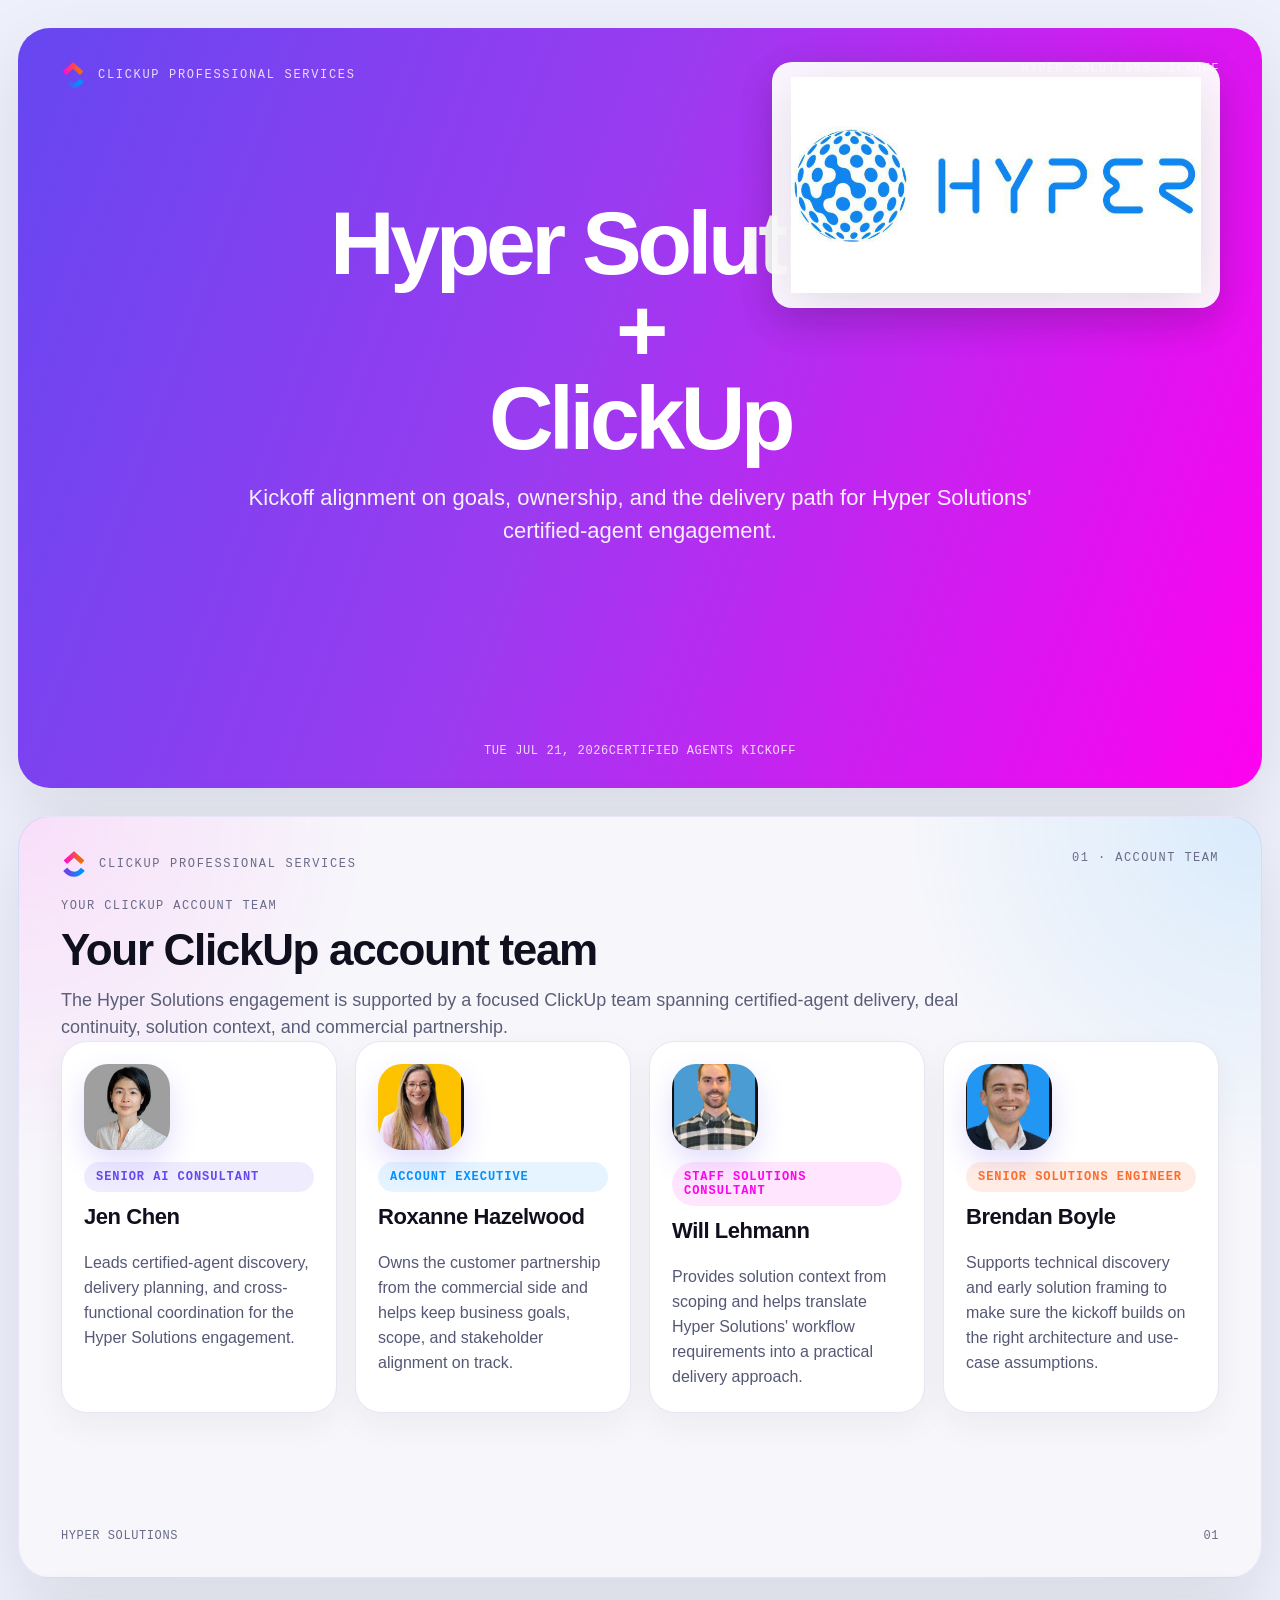
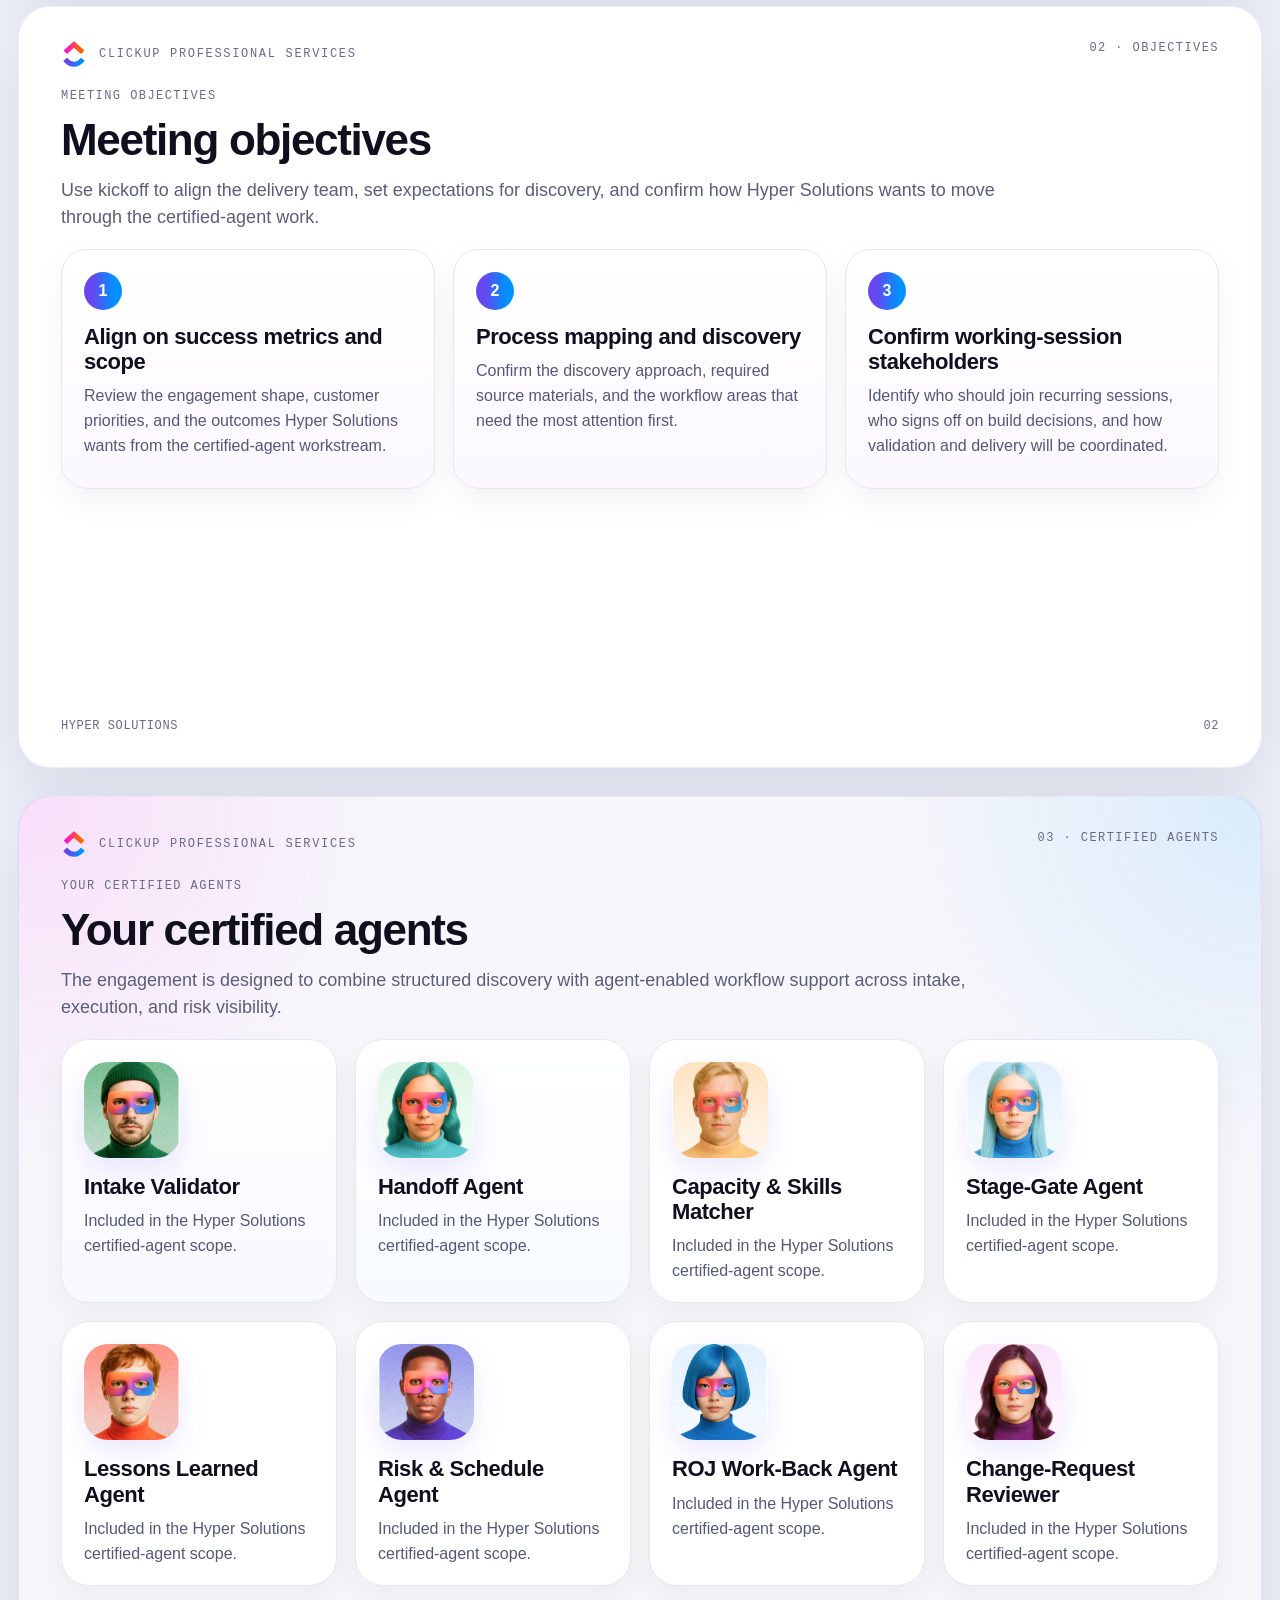
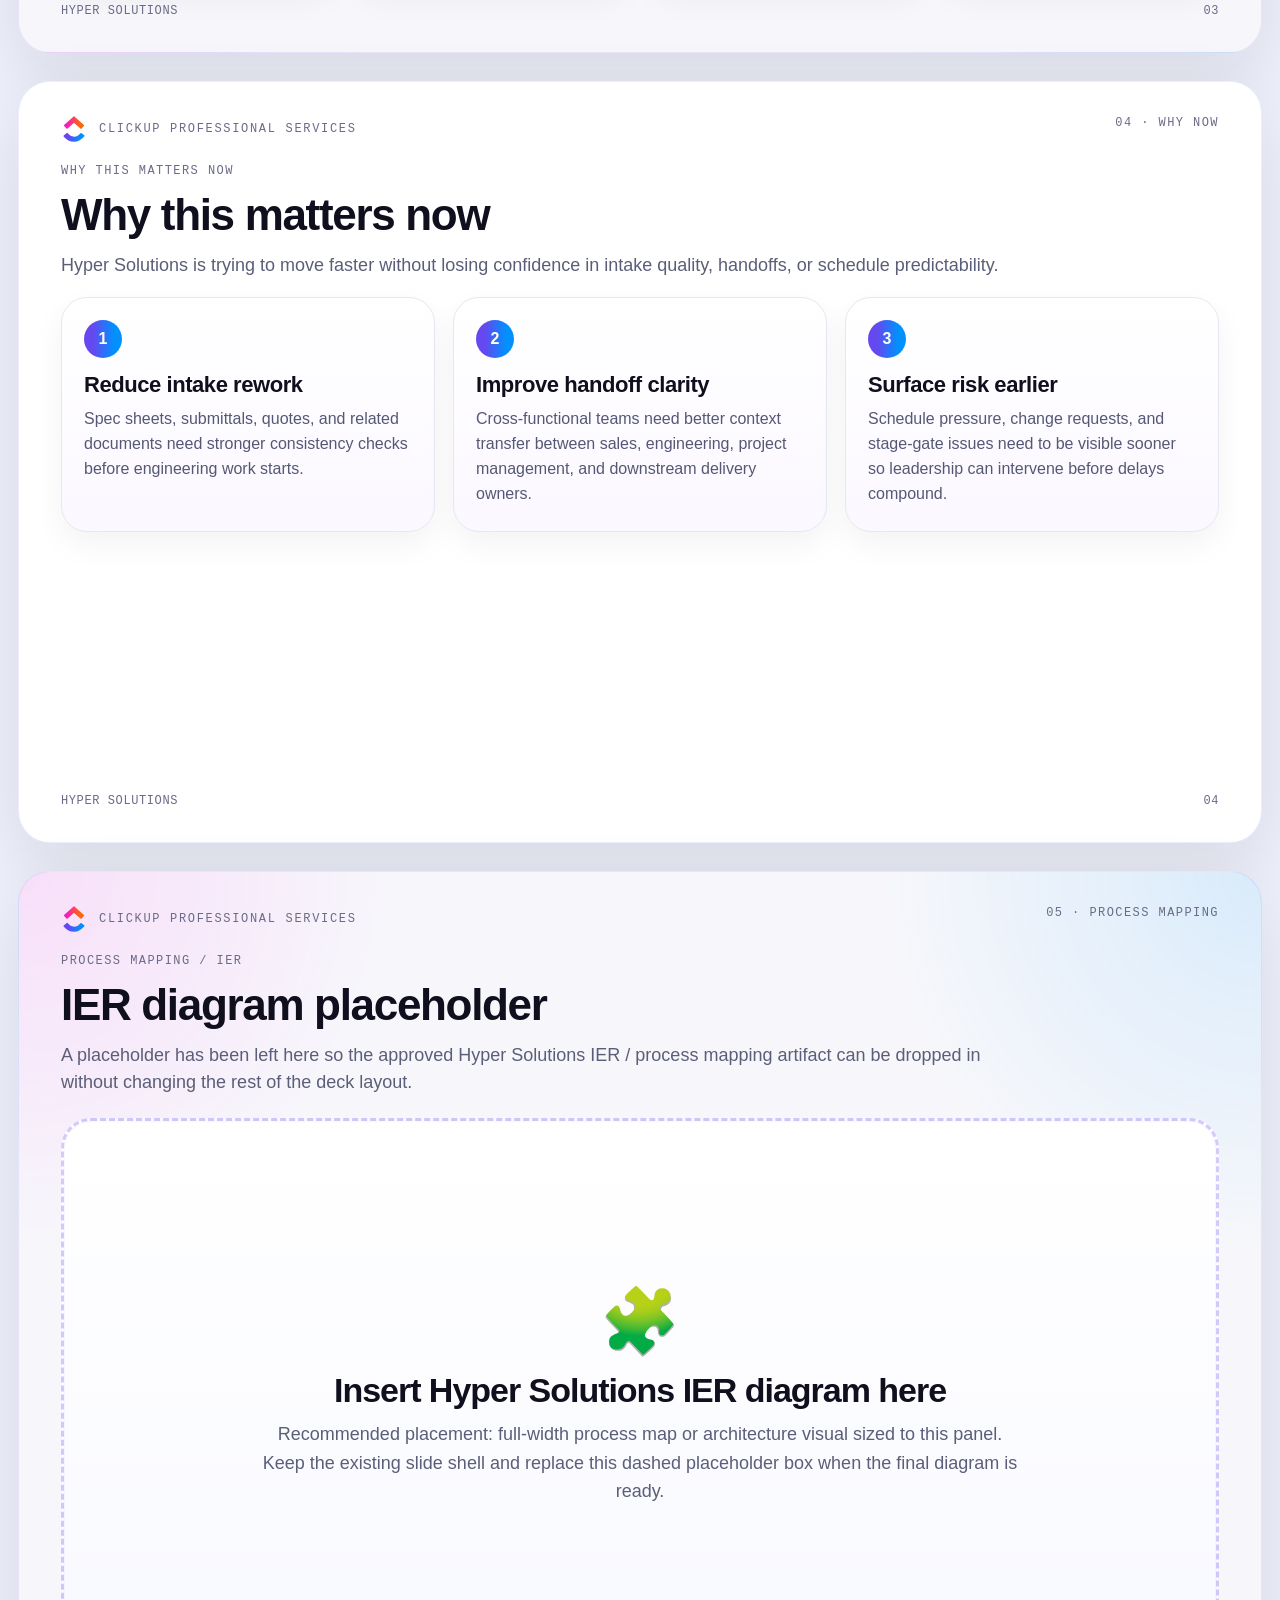
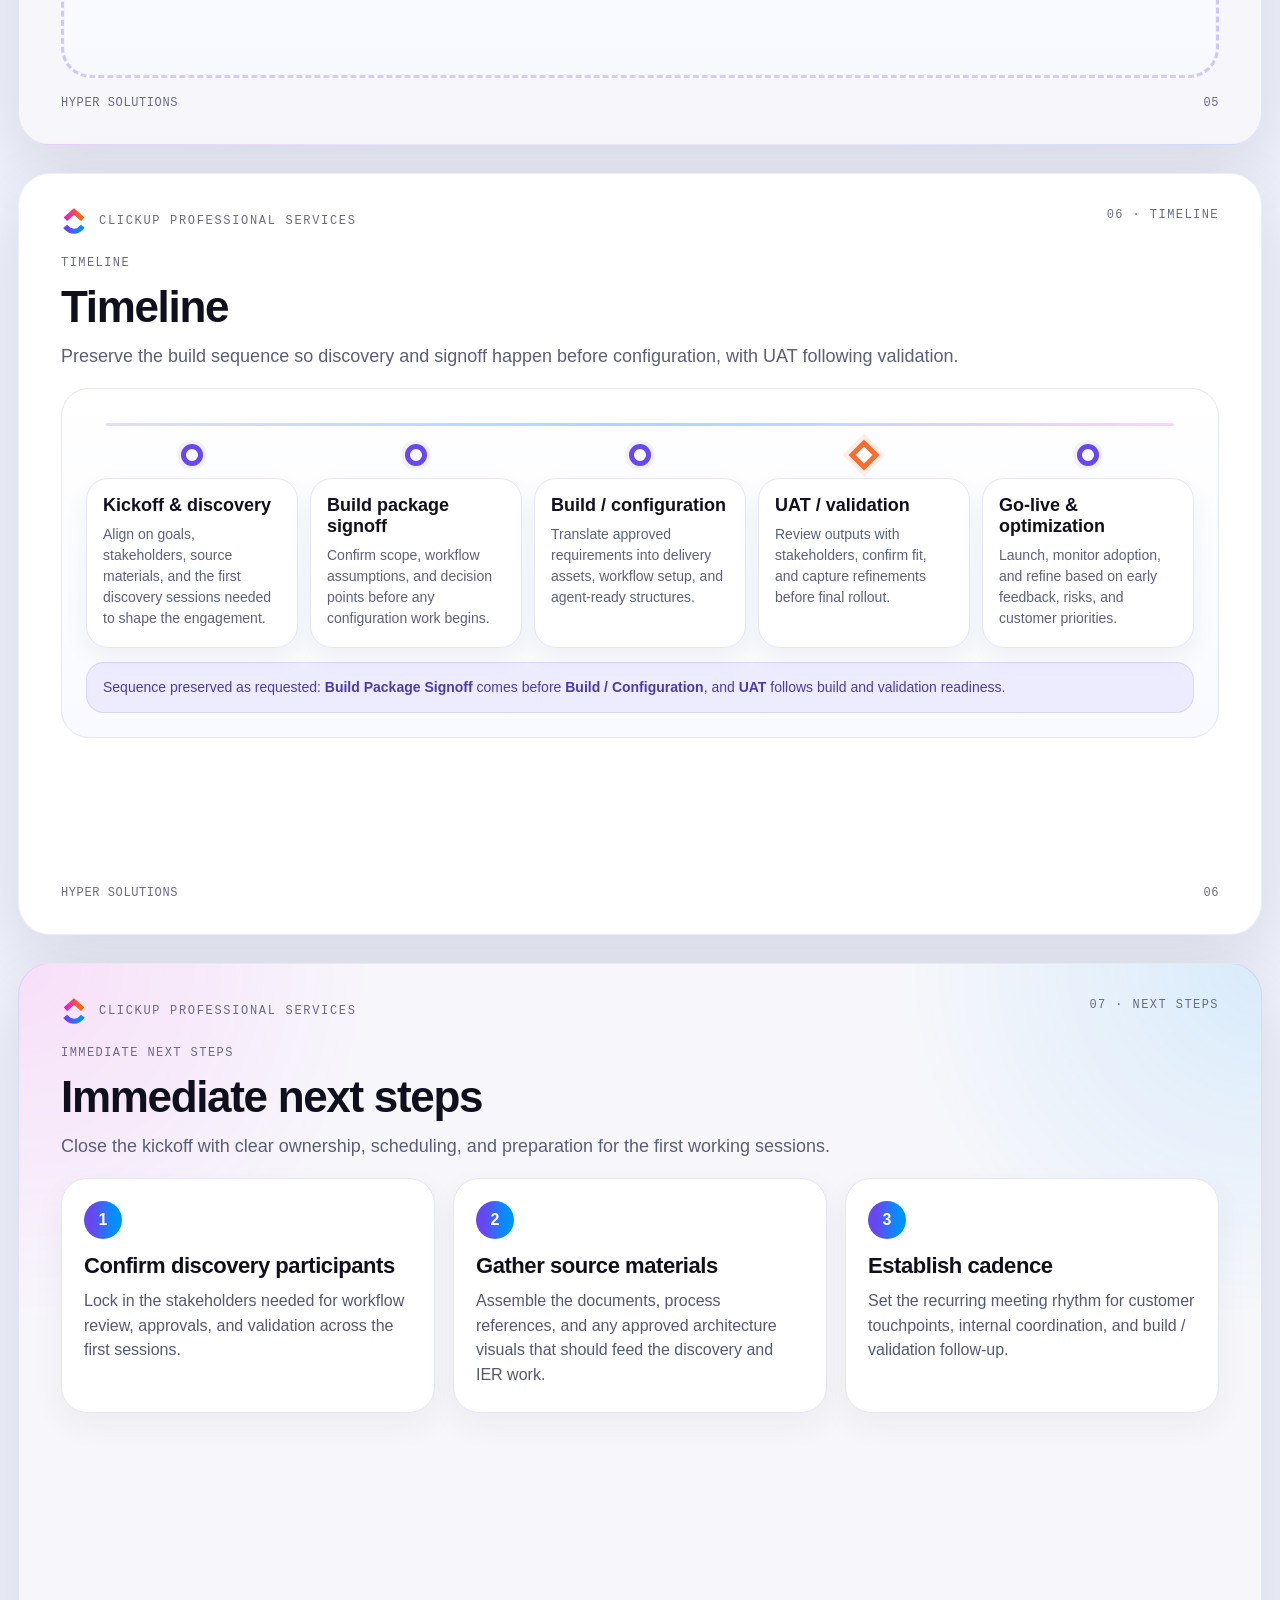
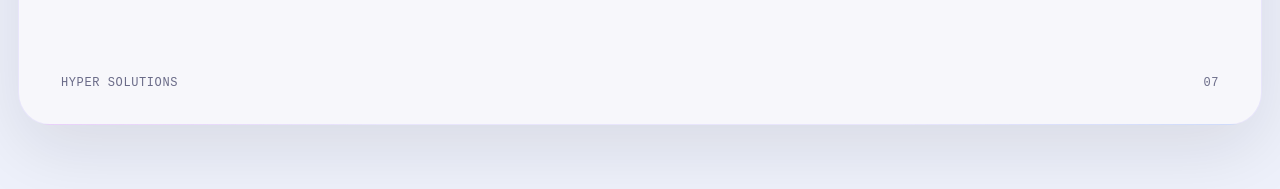
==== Hyper Solutions + ClickUp _ Certified Agents Kickoff.html @ 9ccd8c58 "Initial commit" ====
<!DOCTYPE html>
<!-- saved from url=(0128)https://t333.s.clickup-attachments-stg.com/t333/698b95e3-74fc-4e68-b08c-b1b939578719/hyper_solutions_kickoff_deck.html?view=open -->
<html lang="en"><head><meta http-equiv="Content-Type" content="text/html; charset=UTF-8">

<meta content="width=device-width, initial-scale=1.0" name="viewport">
<title>Hyper Solutions + ClickUp | Certified Agents Kickoff</title>
<style>
    :root{
      --cu-magenta:#FF02F0;
      --cu-orange:#FC6D2D;
      --cu-purple:#6647F0;
      --cu-blue:#0091FF;
      --cu-ink:#0F0F1E;
      --cu-ink-soft:#30304A;
      --cu-surface:#FFFFFF;
      --cu-surface-tint:#F7F7FB;
      --cu-line:#E5E7F2;
      --cu-gradient-hero:linear-gradient(110deg,#6647F0 0%,#9B3BF0 45%,#FF02F0 100%);
      --cu-gradient-cool:linear-gradient(to right,#6647F0 22.596%,#0091FF 79.327%);
      --cu-gradient-warm:linear-gradient(to right,#FF02F0 0%,#FC6D2D 100%);
      --shadow:0 24px 70px rgba(15,15,30,.10);
      --radius:32px;
    }
    *{box-sizing:border-box}
    html,body{margin:0;padding:0;background:#eef1fb;color:var(--cu-ink);font-family:Inter,Arial,sans-serif}
    body{padding:28px 18px 64px}
    .deck{max-width:1480px;margin:0 auto;display:grid;gap:28px}
    .slide{width:100%;min-height:clamp(760px,56vw,960px);background:var(--cu-surface);border:1px solid rgba(102,71,240,.10);border-radius:var(--radius);box-shadow:var(--shadow);overflow:hidden;position:relative;page-break-after:always}
    .slide-shell{position:relative;min-height:inherit;padding:34px 42px 34px;display:flex;flex-direction:column}
    .topbar{display:flex;justify-content:space-between;align-items:flex-start;gap:20px;margin-bottom:22px}
    .brand-lockup{display:flex;align-items:center;gap:12px}
    .label,.small-kicker,.section-label,.footer{font-family:"Sometype Mono",Consolas,monospace}
    .label{font-size:12px;letter-spacing:.14em;text-transform:uppercase;color:#6A6B88}
    .small-kicker,.section-label{font-size:12px;letter-spacing:.12em;text-transform:uppercase;color:#6A6B88}
    .section-label{margin-bottom:14px}
    h1,h2,h3,h4,p{margin:0}
    h1,h2,h3{font-family:"Plus Jakarta Sans",Inter,Arial,sans-serif}
    h2{font-size:44px;line-height:1.04;letter-spacing:-.03em;margin-bottom:14px}
    .subtitle{font-size:18px;line-height:1.5;color:#5B5E78;max-width:980px}
    .footer{margin-top:auto;padding-top:18px;display:flex;justify-content:space-between;align-items:center;font-size:12px;color:#6A6B88;letter-spacing:.05em;text-transform:uppercase}
    .grid-2,.grid-3,.grid-4,.grid-5{display:grid;gap:18px}
    .grid-2{grid-template-columns:repeat(2,minmax(0,1fr))}
    .grid-3{grid-template-columns:repeat(3,minmax(0,1fr))}
    .grid-4{grid-template-columns:repeat(4,minmax(0,1fr))}
    .grid-5{grid-template-columns:repeat(5,minmax(0,1fr))}
    .card{background:#fff;border:1px solid var(--cu-line);border-radius:26px;padding:22px;box-shadow:0 12px 32px rgba(15,15,30,.05)}
    .soft-bg{background:radial-gradient(circle at top right,rgba(0,145,255,.12),transparent 25%),radial-gradient(circle at top left,rgba(255,2,240,.10),transparent 25%),var(--cu-surface-tint)}
    .pill{display:inline-flex;align-items:center;padding:8px 12px;border-radius:999px;font-size:12px;font-weight:700;letter-spacing:.08em;text-transform:uppercase;font-family:"Sometype Mono",Consolas,monospace}
    .pill.purple{background:rgba(102,71,240,.10);color:var(--cu-purple)}
    .pill.blue{background:rgba(0,145,255,.10);color:var(--cu-blue)}
    .pill.magenta{background:rgba(255,2,240,.10);color:var(--cu-magenta)}
    .pill.orange{background:rgba(252,109,45,.12);color:var(--cu-orange)}
    .item-number{width:38px;height:38px;border-radius:999px;background:var(--cu-gradient-cool);display:flex;align-items:center;justify-content:center;color:#fff;font-family:"Plus Jakarta Sans",sans-serif;font-weight:800;font-size:16px;margin-bottom:14px}
    .cover{background:var(--cu-gradient-hero);color:#fff;border:none}
    .cover .slide-shell{padding:34px 42px 30px;align-items:center;text-align:center}
    .cover .label,.cover .small-kicker,.cover .footer{color:rgba(255,255,255,.82)}
    .cover .headline{margin:auto 0;text-align:center}
    .cover h1{font-size:clamp(58px,7vw,112px);line-height:.98;letter-spacing:-.05em;margin-bottom:18px}
    .cover .subtitle{color:rgba(255,255,255,.92);font-size:22px;max-width:820px}
    .cover-badge{position:absolute;right:42px;top:34px;padding:14px 18px;border-radius:20px;background:rgba(255,255,255,.96);color:#1c2040;border:1px solid rgba(255,255,255,.28);box-shadow:0 14px 34px rgba(15,15,30,.16);font-weight:800;letter-spacing:.02em}
    .agenda-item h3,.team-card h3,.agent-card h3,.step-card h3,.priority-card h3{font-size:22px;line-height:1.15;letter-spacing:-.02em;margin-bottom:10px}
    .agenda-item p,.team-card p,.agent-card p,.step-card p,.priority-card p,.mini-copy{font-size:16px;line-height:1.56;color:#555875}
    .team-card{display:flex;flex-direction:column;gap:12px;min-height:280px}
    .avatar{width:86px;height:86px;border-radius:24px;background:var(--cu-gradient-cool);display:flex;align-items:center;justify-content:center;color:#fff;font-family:"Plus Jakarta Sans",sans-serif;font-weight:800;font-size:30px;box-shadow:0 12px 28px rgba(102,71,240,.18)}
    .avatar.alt{background:var(--cu-gradient-warm)}
    .avatar.purple{background:var(--cu-gradient-hero)}
    .agenda-item{min-height:240px;display:flex;flex-direction:column;background:linear-gradient(180deg,#FFFFFF 0%,#FBF8FF 100%)}
    .agent-layout{display:grid;grid-template-columns:repeat(4,minmax(0,1fr));gap:18px;margin-top:18px}
    .agent-card{padding:22px 22px 18px;border-radius:28px;border:1px solid var(--cu-line);background:#fff;box-shadow:0 12px 32px rgba(15,15,30,.05)}
    .agent-card.primary{background:linear-gradient(180deg,#ffffff 0%,#f8f8ff 100%)}
    .agent-card.secondary{background:linear-gradient(180deg,#ffffff 0%,#f7fbff 100%)}
    .agent-icon{width:72px;height:72px;border-radius:22px;display:flex;align-items:center;justify-content:center;background:var(--cu-gradient-cool);color:#fff;font-size:34px;margin-bottom:16px;box-shadow:0 16px 34px rgba(17,24,39,.14)}
    .priority-grid,.steps-grid{margin-top:18px}
    .priority-card,.step-card{min-height:235px}
    .priority-card{background:linear-gradient(180deg,#FFFFFF 0%,#FBF8FF 100%)}
    .placeholder-shell{margin-top:22px;flex:1;display:flex;align-items:center;justify-content:center}
    .placeholder-box{width:100%;min-height:560px;border-radius:30px;border:3px dashed rgba(102,71,240,.28);background:linear-gradient(180deg,#ffffff 0%,#f8f9ff 100%);display:flex;flex-direction:column;align-items:center;justify-content:center;padding:40px;text-align:center;box-shadow:inset 0 0 0 1px rgba(102,71,240,.04)}
    .placeholder-box .icon{font-size:64px;line-height:1;margin-bottom:18px}
    .placeholder-box h3{font-size:34px;letter-spacing:-.03em;margin-bottom:10px}
    .placeholder-box p{font-size:18px;line-height:1.6;color:#5B5E78;max-width:760px}
    .timeline-shell{margin-top:18px;padding:24px;border-radius:28px;background:linear-gradient(180deg,#FFFFFF,#F8FAFF);border:1px solid var(--cu-line)}
    .milestones{display:grid;grid-template-columns:repeat(5,minmax(0,1fr));gap:12px;position:relative;z-index:1}
    .timeline-line{height:3px;background:linear-gradient(90deg,rgba(102,71,240,.18),rgba(0,145,255,.35),rgba(255,2,240,.18));border-radius:999px;margin:10px 20px 18px}
    .marker{width:22px;height:22px;border-radius:999px;background:#fff;border:5px solid var(--cu-purple);box-shadow:0 0 0 4px rgba(102,71,240,.08);margin:0 auto 12px}
    .diamond{width:22px;height:22px;background:#fff;border:5px solid #FC6D2D;transform:rotate(45deg);margin:0 auto 12px;box-shadow:0 0 0 4px rgba(252,109,45,.12)}
    .mile-card{border:1px solid var(--cu-line);border-radius:22px;background:#fff;padding:16px;min-height:170px;box-shadow:0 10px 26px rgba(15,15,30,.05)}
    .mile-card h3{font-size:18px;line-height:1.15;margin-bottom:8px}
    .mile-card p{font-size:14px;line-height:1.5;color:#5C607D}
    .callout{padding:14px 16px;border-radius:18px;background:rgba(102,71,240,.08);border:1px solid rgba(102,71,240,.14);font-size:14px;line-height:1.45;color:#4B3DA5;margin-top:14px}
    .clickup-mark{width:26px;height:26px;display:inline-block}
    .clickup-mark svg{width:100%;height:100%}
    @media (max-width:1200px){.grid-5,.grid-4,.grid-3,.grid-2,.agent-layout,.milestones{grid-template-columns:1fr}.slide{min-height:auto}.cover h1{font-size:64px}.cover-badge{position:static;margin-bottom:20px}}
  
.cover-logo-image{display:block;max-width:420px;width:min(32vw,420px);height:auto;filter:drop-shadow(0 12px 28px rgba(15,15,30,.12))}
.team-card .avatar,.agent-shot-wrap{overflow:hidden;padding:0;background:#f4f6fb}
.team-card .avatar img{width:100%;height:100%;object-fit:cover;display:block}
.agent-card{display:flex;flex-direction:column}
.agent-shot-wrap{width:96px;height:96px;border-radius:24px;margin-bottom:16px;box-shadow:0 12px 28px rgba(102,71,240,.12)}
.agent-shot{width:100%;height:100%;object-fit:cover;display:block}
</style>
</head>
<body>
<div class="deck">
<section class="slide cover">
<div class="slide-shell">
<div class="cover-badge"><img alt="Hyper Solutions logo" class="cover-logo-image" src="[data-uri]"></div>
<div class="topbar" style="width:100%;">
<div class="brand-lockup">
<span class="clickup-mark">
<svg fill="none" viewBox="0 0 64 64" xmlns="http://www.w3.org/2000/svg"><path clip-rule="evenodd" d="M6.43828 50.2095C5.81176 49.4456 5.94882 48.3212 6.71918 47.7027L14.0169 41.8433C14.6535 41.3322 15.5841 41.4476 16.1032 42.0777C21.06 48.0956 26.32 50.8815 32.142 50.8815C37.9238 50.8815 43.0403 48.135 47.7801 42.1839C48.2888 41.5452 49.2172 41.4131 49.8629 41.9129L57.2604 47.6377C58.0415 48.2422 58.1989 49.3637 57.5855 50.1379C50.5775 58.9839 41.9971 63.6446 32.142 63.6446C22.3156 63.6446 13.6586 59.013 6.43828 50.2095Z" fill="url(#paint0_cover)" fill-rule="evenodd"></path><path clip-rule="evenodd" d="M32.4953 17.1804C32.2202 16.9368 31.8067 16.9367 31.5314 17.1801L15.663 31.2116C15.0564 31.748 14.1285 31.6857 13.599 31.0731L7.40986 23.9122C6.88774 23.3082 6.95019 22.3961 7.54979 21.8688L31.0527 1.20062C31.6021 0.717503 32.4248 0.717611 32.9741 1.20088L56.4822 21.8847C57.0822 22.4125 57.1439 23.3256 56.6205 23.9294L50.4164 31.0866C49.8862 31.6982 48.9589 31.7594 48.353 31.2229L32.4953 17.1804Z" fill="url(#paint1_cover)" fill-rule="evenodd"></path><defs><lineargradient gradientUnits="userSpaceOnUse" id="paint0_cover" x1="5.3335" x2="58.6653" y1="32.1624" y2="32.1624"><stop offset="0.225962" stop-color="#6647F0"></stop><stop offset="0.793269" stop-color="#0091FF"></stop></lineargradient><lineargradient gradientUnits="userSpaceOnUse" id="paint1_cover" x1="5.3335" x2="58.6653" y1="31.6447" y2="31.6447"><stop stop-color="#FF02F0"></stop><stop offset="0.778846" stop-color="#F76808"></stop></lineargradient></defs></svg>
</span>
<div><div class="label">ClickUp Professional Services</div></div>
</div>
<div class="small-kicker">Hyper Solutions kickoff</div>
</div>
<div class="headline">
<h1>Hyper Solutions<br>+<br>ClickUp</h1>
<p class="subtitle">Kickoff alignment on goals, ownership, and the delivery path for Hyper Solutions' certified-agent engagement.</p>
</div>
<div class="footer"><span>Tue Jul 21, 2026</span><span>Certified Agents Kickoff</span></div>
</div>
</section>
<section class="slide soft-bg">
<div class="slide-shell">
<div class="topbar"><div class="brand-lockup"><span class="clickup-mark"><svg fill="none" viewBox="0 0 64 64" xmlns="http://www.w3.org/2000/svg"><path clip-rule="evenodd" d="M6.43828 50.2095C5.81176 49.4456 5.94882 48.3212 6.71918 47.7027L14.0169 41.8433C14.6535 41.3322 15.5841 41.4476 16.1032 42.0777C21.06 48.0956 26.32 50.8815 32.142 50.8815C37.9238 50.8815 43.0403 48.135 47.7801 42.1839C48.2888 41.5452 49.2172 41.4131 49.8629 41.9129L57.2604 47.6377C58.0415 48.2422 58.1989 49.3637 57.5855 50.1379C50.5775 58.9839 41.9971 63.6446 32.142 63.6446C22.3156 63.6446 13.6586 59.013 6.43828 50.2095Z" fill="url(#g2a)" fill-rule="evenodd"></path><path clip-rule="evenodd" d="M32.4953 17.1804C32.2202 16.9368 31.8067 16.9367 31.5314 17.1801L15.663 31.2116C15.0564 31.748 14.1285 31.6857 13.599 31.0731L7.40986 23.9122C6.88774 23.3082 6.95019 22.3961 7.54979 21.8688L31.0527 1.20062C31.6021 0.717503 32.4248 0.717611 32.9741 1.20088L56.4822 21.8847C57.0822 22.4125 57.1439 23.3256 56.6205 23.9294L50.4164 31.0866C49.8862 31.6982 48.9589 31.7594 48.353 31.2229L32.4953 17.1804Z" fill="url(#g2b)" fill-rule="evenodd"></path><defs><lineargradient gradientUnits="userSpaceOnUse" id="g2a" x1="5.3335" x2="58.6653" y1="32.1624" y2="32.1624"><stop offset="0.225962" stop-color="#6647F0"></stop><stop offset="0.793269" stop-color="#0091FF"></stop></lineargradient><lineargradient gradientUnits="userSpaceOnUse" id="g2b" x1="5.3335" x2="58.6653" y1="31.6447" y2="31.6447"><stop stop-color="#FF02F0"></stop><stop offset="0.778846" stop-color="#F76808"></stop></lineargradient></defs></svg></span><div class="label">ClickUp Professional Services</div></div><div class="small-kicker">01 · account team</div></div>
<div class="section-label">Your ClickUp Account Team</div>
<h2>Your ClickUp account team</h2>
<p class="subtitle">The Hyper Solutions engagement is supported by a focused ClickUp team spanning certified-agent delivery, deal continuity, solution context, and commercial partnership.</p>
<div class="grid-4 team-grid">
<div class="card team-card"><div class="avatar"><img alt="Jen Chen headshot" src="[data-uri]"></div><div class="pill purple">Senior AI Consultant</div><h3>Jen Chen</h3><p>Leads certified-agent discovery, delivery planning, and cross-functional coordination for the Hyper Solutions engagement.</p></div>
<div class="card team-card"><div class="avatar alt"><img alt="Roxanne Hazelwood headshot" src="[data-uri]"></div><div class="pill blue">Account Executive</div><h3>Roxanne Hazelwood</h3><p>Owns the customer partnership from the commercial side and helps keep business goals, scope, and stakeholder alignment on track.</p></div>
<div class="card team-card"><div class="avatar purple"><img alt="Will Lehmann headshot" src="[data-uri]"></div><div class="pill magenta">Staff Solutions Consultant</div><h3>Will Lehmann</h3><p>Provides solution context from scoping and helps translate Hyper Solutions' workflow requirements into a practical delivery approach.</p></div>
<div class="card team-card"><div class="avatar"><img alt="Brendan Boyle headshot" src="[data-uri]"></div><div class="pill orange">Senior Solutions Engineer</div><h3>Brendan Boyle</h3><p>Supports technical discovery and early solution framing to make sure the kickoff builds on the right architecture and use-case assumptions.</p></div>
</div>
<div class="footer"><span>Hyper Solutions</span><span>01</span></div>
</div>
</section>
<section class="slide">
<div class="slide-shell">
<div class="topbar"><div class="brand-lockup"><span class="clickup-mark"><svg fill="none" viewBox="0 0 64 64" xmlns="http://www.w3.org/2000/svg"><path clip-rule="evenodd" d="M6.43828 50.2095C5.81176 49.4456 5.94882 48.3212 6.71918 47.7027L14.0169 41.8433C14.6535 41.3322 15.5841 41.4476 16.1032 42.0777C21.06 48.0956 26.32 50.8815 32.142 50.8815C37.9238 50.8815 43.0403 48.135 47.7801 42.1839C48.2888 41.5452 49.2172 41.4131 49.8629 41.9129L57.2604 47.6377C58.0415 48.2422 58.1989 49.3637 57.5855 50.1379C50.5775 58.9839 41.9971 63.6446 32.142 63.6446C22.3156 63.6446 13.6586 59.013 6.43828 50.2095Z" fill="url(#g3a)" fill-rule="evenodd"></path><path clip-rule="evenodd" d="M32.4953 17.1804C32.2202 16.9368 31.8067 16.9367 31.5314 17.1801L15.663 31.2116C15.0564 31.748 14.1285 31.6857 13.599 31.0731L7.40986 23.9122C6.88774 23.3082 6.95019 22.3961 7.54979 21.8688L31.0527 1.20062C31.6021 0.717503 32.4248 0.717611 32.9741 1.20088L56.4822 21.8847C57.0822 22.4125 57.1439 23.3256 56.6205 23.9294L50.4164 31.0866C49.8862 31.6982 48.9589 31.7594 48.353 31.2229L32.4953 17.1804Z" fill="url(#g3b)" fill-rule="evenodd"></path><defs><lineargradient gradientUnits="userSpaceOnUse" id="g3a" x1="5.3335" x2="58.6653" y1="32.1624" y2="32.1624"><stop offset="0.225962" stop-color="#6647F0"></stop><stop offset="0.793269" stop-color="#0091FF"></stop></lineargradient><lineargradient gradientUnits="userSpaceOnUse" id="g3b" x1="5.3335" x2="58.6653" y1="31.6447" y2="31.6447"><stop stop-color="#FF02F0"></stop><stop offset="0.778846" stop-color="#F76808"></stop></lineargradient></defs></svg></span><div class="label">ClickUp Professional Services</div></div><div class="small-kicker">02 · objectives</div></div>
<div class="section-label">Meeting Objectives</div>
<h2>Meeting objectives</h2>
<p class="subtitle">Use kickoff to align the delivery team, set expectations for discovery, and confirm how Hyper Solutions wants to move through the certified-agent work.</p>
<div class="grid-3 steps-grid">
<div class="card agenda-item"><div class="item-number">1</div><h3>Align on success metrics and scope</h3><p>Review the engagement shape, customer priorities, and the outcomes Hyper Solutions wants from the certified-agent workstream.</p></div>
<div class="card agenda-item"><div class="item-number">2</div><h3>Process mapping and discovery</h3><p>Confirm the discovery approach, required source materials, and the workflow areas that need the most attention first.</p></div>
<div class="card agenda-item"><div class="item-number">3</div><h3>Confirm working-session stakeholders</h3><p>Identify who should join recurring sessions, who signs off on build decisions, and how validation and delivery will be coordinated.</p></div>
</div>
<div class="footer"><span>Hyper Solutions</span><span>02</span></div>
</div>
</section>
<section class="slide soft-bg">
<div class="slide-shell">
<div class="topbar"><div class="brand-lockup"><span class="clickup-mark"><svg fill="none" viewBox="0 0 64 64" xmlns="http://www.w3.org/2000/svg"><path clip-rule="evenodd" d="M6.43828 50.2095C5.81176 49.4456 5.94882 48.3212 6.71918 47.7027L14.0169 41.8433C14.6535 41.3322 15.5841 41.4476 16.1032 42.0777C21.06 48.0956 26.32 50.8815 32.142 50.8815C37.9238 50.8815 43.0403 48.135 47.7801 42.1839C48.2888 41.5452 49.2172 41.4131 49.8629 41.9129L57.2604 47.6377C58.0415 48.2422 58.1989 49.3637 57.5855 50.1379C50.5775 58.9839 41.9971 63.6446 32.142 63.6446C22.3156 63.6446 13.6586 59.013 6.43828 50.2095Z" fill="url(#g4a)" fill-rule="evenodd"></path><path clip-rule="evenodd" d="M32.4953 17.1804C32.2202 16.9368 31.8067 16.9367 31.5314 17.1801L15.663 31.2116C15.0564 31.748 14.1285 31.6857 13.599 31.0731L7.40986 23.9122C6.88774 23.3082 6.95019 22.3961 7.54979 21.8688L31.0527 1.20062C31.6021 0.717503 32.4248 0.717611 32.9741 1.20088L56.4822 21.8847C57.0822 22.4125 57.1439 23.3256 56.6205 23.9294L50.4164 31.0866C49.8862 31.6982 48.9589 31.7594 48.353 31.2229L32.4953 17.1804Z" fill="url(#g4b)" fill-rule="evenodd"></path><defs><lineargradient gradientUnits="userSpaceOnUse" id="g4a" x1="5.3335" x2="58.6653" y1="32.1624" y2="32.1624"><stop offset="0.225962" stop-color="#6647F0"></stop><stop offset="0.793269" stop-color="#0091FF"></stop></lineargradient><lineargradient gradientUnits="userSpaceOnUse" id="g4b" x1="5.3335" x2="58.6653" y1="31.6447" y2="31.6447"><stop stop-color="#FF02F0"></stop><stop offset="0.778846" stop-color="#F76808"></stop></lineargradient></defs></svg></span><div class="label">ClickUp Professional Services</div></div><div class="small-kicker">03 · certified agents</div></div>
<div class="section-label">Your Certified Agents</div>
<h2>Your certified agents</h2>
<p class="subtitle">The engagement is designed to combine structured discovery with agent-enabled workflow support across intake, execution, and risk visibility.</p>
<div class="agent-layout"><div class="agent-card primary"><div class="agent-shot-wrap"><img alt="Intake Validator headshot" class="agent-shot" src="[data-uri]"></div><h3>Intake Validator</h3><p>Included in the Hyper Solutions certified-agent scope.</p></div><div class="agent-card secondary"><div class="agent-shot-wrap"><img alt="Handoff Agent headshot" class="agent-shot" src="[data-uri]"></div><h3>Handoff Agent</h3><p>Included in the Hyper Solutions certified-agent scope.</p></div><div class="agent-card"><div class="agent-shot-wrap"><img alt="Capacity &amp; Skills Matcher headshot" class="agent-shot" src="[data-uri]"></div><h3>Capacity &amp; Skills Matcher</h3><p>Included in the Hyper Solutions certified-agent scope.</p></div><div class="agent-card"><div class="agent-shot-wrap"><img alt="Stage-Gate Agent headshot" class="agent-shot" src="[data-uri]"></div><h3>Stage-Gate Agent</h3><p>Included in the Hyper Solutions certified-agent scope.</p></div><div class="agent-card"><div class="agent-shot-wrap"><img alt="Lessons Learned Agent headshot" class="agent-shot" src="[data-uri]"></div><h3>Lessons Learned Agent</h3><p>Included in the Hyper Solutions certified-agent scope.</p></div><div class="agent-card"><div class="agent-shot-wrap"><img alt="Risk &amp; Schedule Agent headshot" class="agent-shot" src="[data-uri]"></div><h3>Risk &amp; Schedule Agent</h3><p>Included in the Hyper Solutions certified-agent scope.</p></div><div class="agent-card"><div class="agent-shot-wrap"><img alt="ROJ Work-Back Agent headshot" class="agent-shot" src="[data-uri]"></div><h3>ROJ Work-Back Agent</h3><p>Included in the Hyper Solutions certified-agent scope.</p></div><div class="agent-card"><div class="agent-shot-wrap"><img alt="Change-Request Reviewer headshot" class="agent-shot" src="[data-uri]"></div><h3>Change-Request Reviewer</h3><p>Included in the Hyper Solutions certified-agent scope.</p></div></div>
<div class="footer"><span>Hyper Solutions</span><span>03</span></div>
</div>
</section>
<section class="slide">
<div class="slide-shell">
<div class="topbar"><div class="brand-lockup"><span class="clickup-mark"><svg fill="none" viewBox="0 0 64 64" xmlns="http://www.w3.org/2000/svg"><path clip-rule="evenodd" d="M6.43828 50.2095C5.81176 49.4456 5.94882 48.3212 6.71918 47.7027L14.0169 41.8433C14.6535 41.3322 15.5841 41.4476 16.1032 42.0777C21.06 48.0956 26.32 50.8815 32.142 50.8815C37.9238 50.8815 43.0403 48.135 47.7801 42.1839C48.2888 41.5452 49.2172 41.4131 49.8629 41.9129L57.2604 47.6377C58.0415 48.2422 58.1989 49.3637 57.5855 50.1379C50.5775 58.9839 41.9971 63.6446 32.142 63.6446C22.3156 63.6446 13.6586 59.013 6.43828 50.2095Z" fill="url(#g5a)" fill-rule="evenodd"></path><path clip-rule="evenodd" d="M32.4953 17.1804C32.2202 16.9368 31.8067 16.9367 31.5314 17.1801L15.663 31.2116C15.0564 31.748 14.1285 31.6857 13.599 31.0731L7.40986 23.9122C6.88774 23.3082 6.95019 22.3961 7.54979 21.8688L31.0527 1.20062C31.6021 0.717503 32.4248 0.717611 32.9741 1.20088L56.4822 21.8847C57.0822 22.4125 57.1439 23.3256 56.6205 23.9294L50.4164 31.0866C49.8862 31.6982 48.9589 31.7594 48.353 31.2229L32.4953 17.1804Z" fill="url(#g5b)" fill-rule="evenodd"></path><defs><lineargradient gradientUnits="userSpaceOnUse" id="g5a" x1="5.3335" x2="58.6653" y1="32.1624" y2="32.1624"><stop offset="0.225962" stop-color="#6647F0"></stop><stop offset="0.793269" stop-color="#0091FF"></stop></lineargradient><lineargradient gradientUnits="userSpaceOnUse" id="g5b" x1="5.3335" x2="58.6653" y1="31.6447" y2="31.6447"><stop stop-color="#FF02F0"></stop><stop offset="0.778846" stop-color="#F76808"></stop></lineargradient></defs></svg></span><div class="label">ClickUp Professional Services</div></div><div class="small-kicker">04 · why now</div></div>
<div class="section-label">Why this matters now</div>
<h2>Why this matters now</h2>
<p class="subtitle">Hyper Solutions is trying to move faster without losing confidence in intake quality, handoffs, or schedule predictability.</p>
<div class="grid-3 priority-grid">
<div class="card priority-card"><div class="item-number">1</div><h3>Reduce intake rework</h3><p>Spec sheets, submittals, quotes, and related documents need stronger consistency checks before engineering work starts.</p></div>
<div class="card priority-card"><div class="item-number">2</div><h3>Improve handoff clarity</h3><p>Cross-functional teams need better context transfer between sales, engineering, project management, and downstream delivery owners.</p></div>
<div class="card priority-card"><div class="item-number">3</div><h3>Surface risk earlier</h3><p>Schedule pressure, change requests, and stage-gate issues need to be visible sooner so leadership can intervene before delays compound.</p></div>
</div>
<div class="footer"><span>Hyper Solutions</span><span>04</span></div>
</div>
</section>
<section class="slide soft-bg">
<div class="slide-shell">
<div class="topbar"><div class="brand-lockup"><span class="clickup-mark"><svg fill="none" viewBox="0 0 64 64" xmlns="http://www.w3.org/2000/svg"><path clip-rule="evenodd" d="M6.43828 50.2095C5.81176 49.4456 5.94882 48.3212 6.71918 47.7027L14.0169 41.8433C14.6535 41.3322 15.5841 41.4476 16.1032 42.0777C21.06 48.0956 26.32 50.8815 32.142 50.8815C37.9238 50.8815 43.0403 48.135 47.7801 42.1839C48.2888 41.5452 49.2172 41.4131 49.8629 41.9129L57.2604 47.6377C58.0415 48.2422 58.1989 49.3637 57.5855 50.1379C50.5775 58.9839 41.9971 63.6446 32.142 63.6446C22.3156 63.6446 13.6586 59.013 6.43828 50.2095Z" fill="url(#g6a)" fill-rule="evenodd"></path><path clip-rule="evenodd" d="M32.4953 17.1804C32.2202 16.9368 31.8067 16.9367 31.5314 17.1801L15.663 31.2116C15.0564 31.748 14.1285 31.6857 13.599 31.0731L7.40986 23.9122C6.88774 23.3082 6.95019 22.3961 7.54979 21.8688L31.0527 1.20062C31.6021 0.717503 32.4248 0.717611 32.9741 1.20088L56.4822 21.8847C57.0822 22.4125 57.1439 23.3256 56.6205 23.9294L50.4164 31.0866C49.8862 31.6982 48.9589 31.7594 48.353 31.2229L32.4953 17.1804Z" fill="url(#g6b)" fill-rule="evenodd"></path><defs><lineargradient gradientUnits="userSpaceOnUse" id="g6a" x1="5.3335" x2="58.6653" y1="32.1624" y2="32.1624"><stop offset="0.225962" stop-color="#6647F0"></stop><stop offset="0.793269" stop-color="#0091FF"></stop></lineargradient><lineargradient gradientUnits="userSpaceOnUse" id="g6b" x1="5.3335" x2="58.6653" y1="31.6447" y2="31.6447"><stop stop-color="#FF02F0"></stop><stop offset="0.778846" stop-color="#F76808"></stop></lineargradient></defs></svg></span><div class="label">ClickUp Professional Services</div></div><div class="small-kicker">05 · process mapping</div></div>
<div class="section-label">Process mapping / IER</div>
<h2>IER diagram placeholder</h2>
<p class="subtitle">A placeholder has been left here so the approved Hyper Solutions IER / process mapping artifact can be dropped in without changing the rest of the deck layout.</p>
<div class="placeholder-shell">
<div class="placeholder-box">
<div class="icon">🧩</div>
<h3>Insert Hyper Solutions IER diagram here</h3>
<p>Recommended placement: full-width process map or architecture visual sized to this panel. Keep the existing slide shell and replace this dashed placeholder box when the final diagram is ready.</p>
</div>
</div>
<div class="footer"><span>Hyper Solutions</span><span>05</span></div>
</div>
</section>
<section class="slide">
<div class="slide-shell">
<div class="topbar"><div class="brand-lockup"><span class="clickup-mark"><svg fill="none" viewBox="0 0 64 64" xmlns="http://www.w3.org/2000/svg"><path clip-rule="evenodd" d="M6.43828 50.2095C5.81176 49.4456 5.94882 48.3212 6.71918 47.7027L14.0169 41.8433C14.6535 41.3322 15.5841 41.4476 16.1032 42.0777C21.06 48.0956 26.32 50.8815 32.142 50.8815C37.9238 50.8815 43.0403 48.135 47.7801 42.1839C48.2888 41.5452 49.2172 41.4131 49.8629 41.9129L57.2604 47.6377C58.0415 48.2422 58.1989 49.3637 57.5855 50.1379C50.5775 58.9839 41.9971 63.6446 32.142 63.6446C22.3156 63.6446 13.6586 59.013 6.43828 50.2095Z" fill="url(#g7a)" fill-rule="evenodd"></path><path clip-rule="evenodd" d="M32.4953 17.1804C32.2202 16.9368 31.8067 16.9367 31.5314 17.1801L15.663 31.2116C15.0564 31.748 14.1285 31.6857 13.599 31.0731L7.40986 23.9122C6.88774 23.3082 6.95019 22.3961 7.54979 21.8688L31.0527 1.20062C31.6021 0.717503 32.4248 0.717611 32.9741 1.20088L56.4822 21.8847C57.0822 22.4125 57.1439 23.3256 56.6205 23.9294L50.4164 31.0866C49.8862 31.6982 48.9589 31.7594 48.353 31.2229L32.4953 17.1804Z" fill="url(#g7b)" fill-rule="evenodd"></path><defs><lineargradient gradientUnits="userSpaceOnUse" id="g7a" x1="5.3335" x2="58.6653" y1="32.1624" y2="32.1624"><stop offset="0.225962" stop-color="#6647F0"></stop><stop offset="0.793269" stop-color="#0091FF"></stop></lineargradient><lineargradient gradientUnits="userSpaceOnUse" id="g7b" x1="5.3335" x2="58.6653" y1="31.6447" y2="31.6447"><stop stop-color="#FF02F0"></stop><stop offset="0.778846" stop-color="#F76808"></stop></lineargradient></defs></svg></span><div class="label">ClickUp Professional Services</div></div><div class="small-kicker">06 · timeline</div></div>
<div class="section-label">Timeline</div>
<h2>Timeline</h2>
<p class="subtitle">Preserve the build sequence so discovery and signoff happen before configuration, with UAT following validation.</p>
<div class="timeline-shell">
<div class="timeline-line"></div>
<div class="milestones">
<div class="mile"><div class="marker"></div><div class="mile-card"><h3>Kickoff &amp; discovery</h3><p>Align on goals, stakeholders, source materials, and the first discovery sessions needed to shape the engagement.</p></div></div>
<div class="mile"><div class="marker"></div><div class="mile-card"><h3>Build package signoff</h3><p>Confirm scope, workflow assumptions, and decision points before any configuration work begins.</p></div></div>
<div class="mile"><div class="marker"></div><div class="mile-card"><h3>Build / configuration</h3><p>Translate approved requirements into delivery assets, workflow setup, and agent-ready structures.</p></div></div>
<div class="mile"><div class="diamond"></div><div class="mile-card"><h3>UAT / validation</h3><p>Review outputs with stakeholders, confirm fit, and capture refinements before final rollout.</p></div></div>
<div class="mile"><div class="marker"></div><div class="mile-card"><h3>Go-live &amp; optimization</h3><p>Launch, monitor adoption, and refine based on early feedback, risks, and customer priorities.</p></div></div>
</div>
<div class="callout">Sequence preserved as requested: <strong>Build Package Signoff</strong> comes before <strong>Build / Configuration</strong>, and <strong>UAT</strong> follows build and validation readiness.</div>
</div>
<div class="footer"><span>Hyper Solutions</span><span>06</span></div>
</div>
</section>
<section class="slide soft-bg">
<div class="slide-shell">
<div class="topbar"><div class="brand-lockup"><span class="clickup-mark"><svg fill="none" viewBox="0 0 64 64" xmlns="http://www.w3.org/2000/svg"><path clip-rule="evenodd" d="M6.43828 50.2095C5.81176 49.4456 5.94882 48.3212 6.71918 47.7027L14.0169 41.8433C14.6535 41.3322 15.5841 41.4476 16.1032 42.0777C21.06 48.0956 26.32 50.8815 32.142 50.8815C37.9238 50.8815 43.0403 48.135 47.7801 42.1839C48.2888 41.5452 49.2172 41.4131 49.8629 41.9129L57.2604 47.6377C58.0415 48.2422 58.1989 49.3637 57.5855 50.1379C50.5775 58.9839 41.9971 63.6446 32.142 63.6446C22.3156 63.6446 13.6586 59.013 6.43828 50.2095Z" fill="url(#g8a)" fill-rule="evenodd"></path><path clip-rule="evenodd" d="M32.4953 17.1804C32.2202 16.9368 31.8067 16.9367 31.5314 17.1801L15.663 31.2116C15.0564 31.748 14.1285 31.6857 13.599 31.0731L7.40986 23.9122C6.88774 23.3082 6.95019 22.3961 7.54979 21.8688L31.0527 1.20062C31.6021 0.717503 32.4248 0.717611 32.9741 1.20088L56.4822 21.8847C57.0822 22.4125 57.1439 23.3256 56.6205 23.9294L50.4164 31.0866C49.8862 31.6982 48.9589 31.7594 48.353 31.2229L32.4953 17.1804Z" fill="url(#g8b)" fill-rule="evenodd"></path><defs><lineargradient gradientUnits="userSpaceOnUse" id="g8a" x1="5.3335" x2="58.6653" y1="32.1624" y2="32.1624"><stop offset="0.225962" stop-color="#6647F0"></stop><stop offset="0.793269" stop-color="#0091FF"></stop></lineargradient><lineargradient gradientUnits="userSpaceOnUse" id="g8b" x1="5.3335" x2="58.6653" y1="31.6447" y2="31.6447"><stop stop-color="#FF02F0"></stop><stop offset="0.778846" stop-color="#F76808"></stop></lineargradient></defs></svg></span><div class="label">ClickUp Professional Services</div></div><div class="small-kicker">07 · next steps</div></div>
<div class="section-label">Immediate next steps</div>
<h2>Immediate next steps</h2>
<p class="subtitle">Close the kickoff with clear ownership, scheduling, and preparation for the first working sessions.</p>
<div class="grid-3 steps-grid">
<div class="card step-card"><div class="item-number">1</div><h3>Confirm discovery participants</h3><p>Lock in the stakeholders needed for workflow review, approvals, and validation across the first sessions.</p></div>
<div class="card step-card"><div class="item-number">2</div><h3>Gather source materials</h3><p>Assemble the documents, process references, and any approved architecture visuals that should feed the discovery and IER work.</p></div>
<div class="card step-card"><div class="item-number">3</div><h3>Establish cadence</h3><p>Set the recurring meeting rhythm for customer touchpoints, internal coordination, and build / validation follow-up.</p></div>
</div>
<div class="footer"><span>Hyper Solutions</span><span>07</span></div>
</div>
</section>
</div>


</body></html>
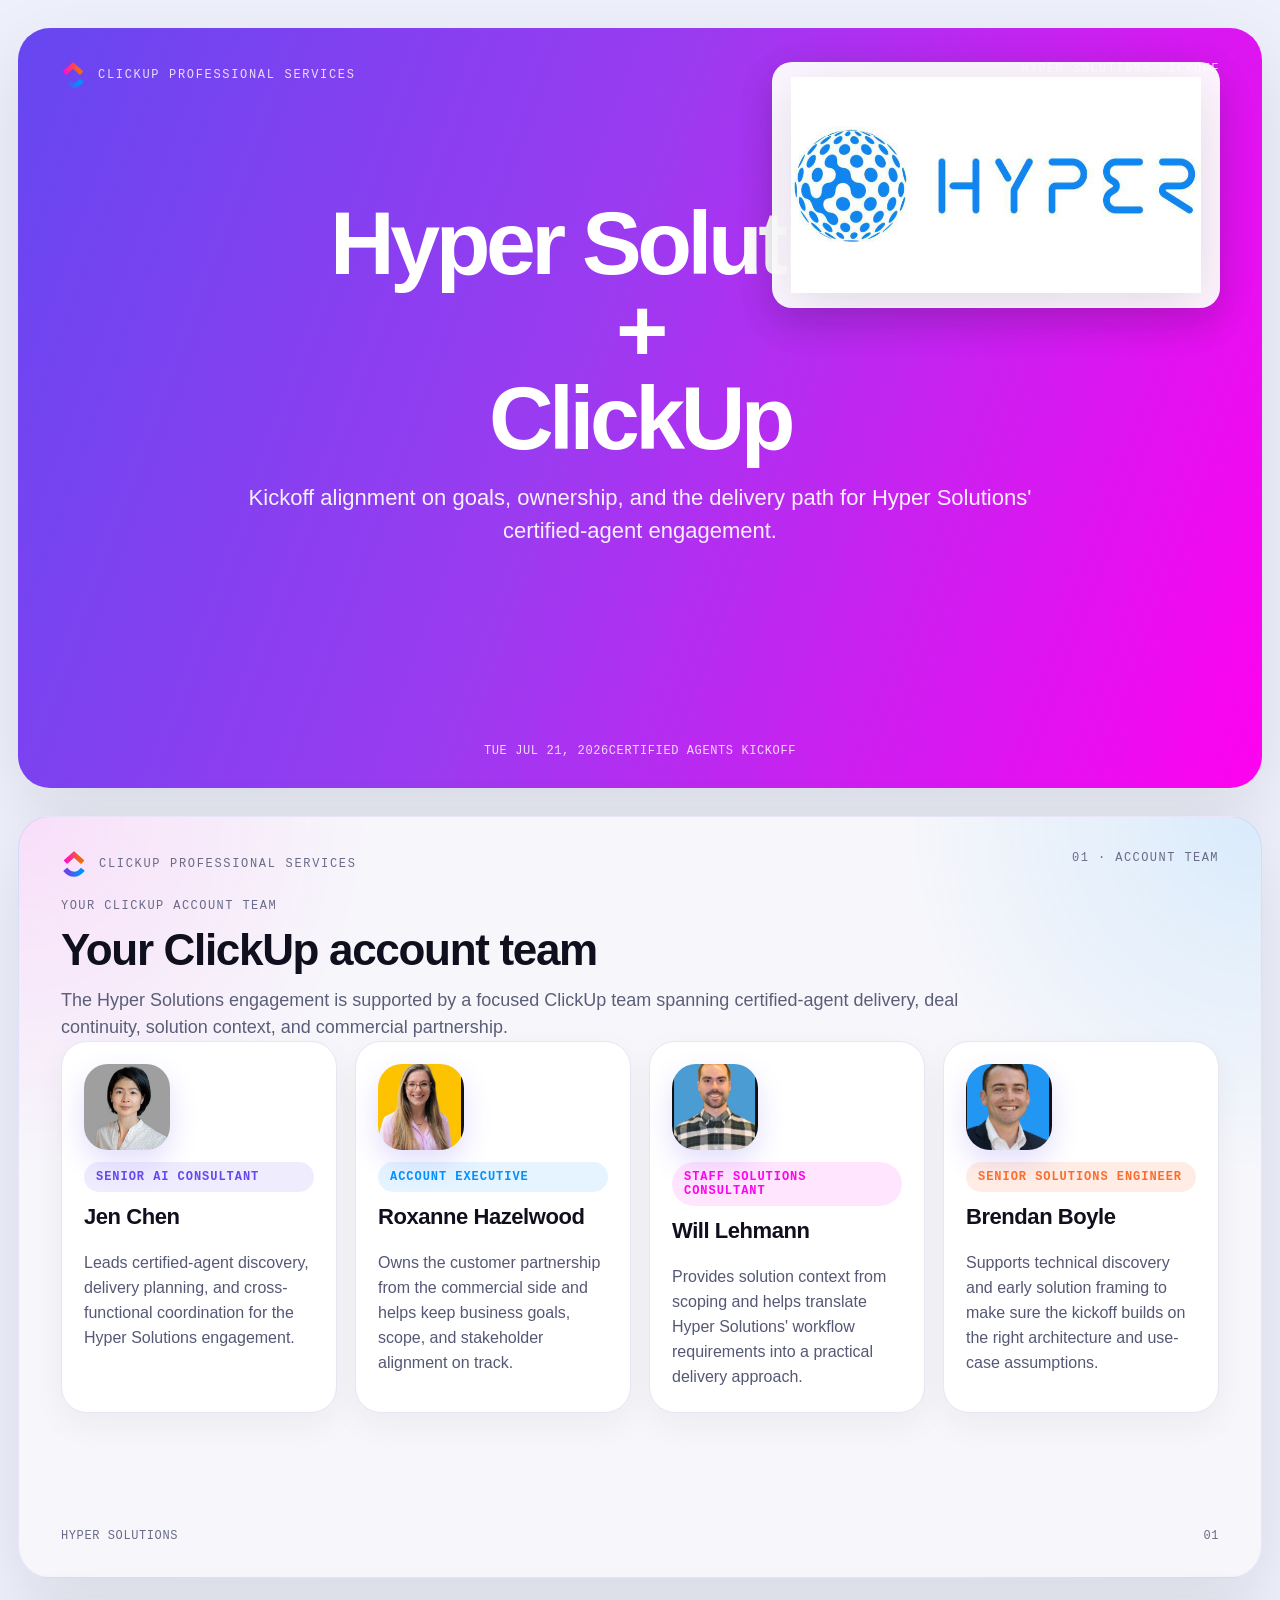
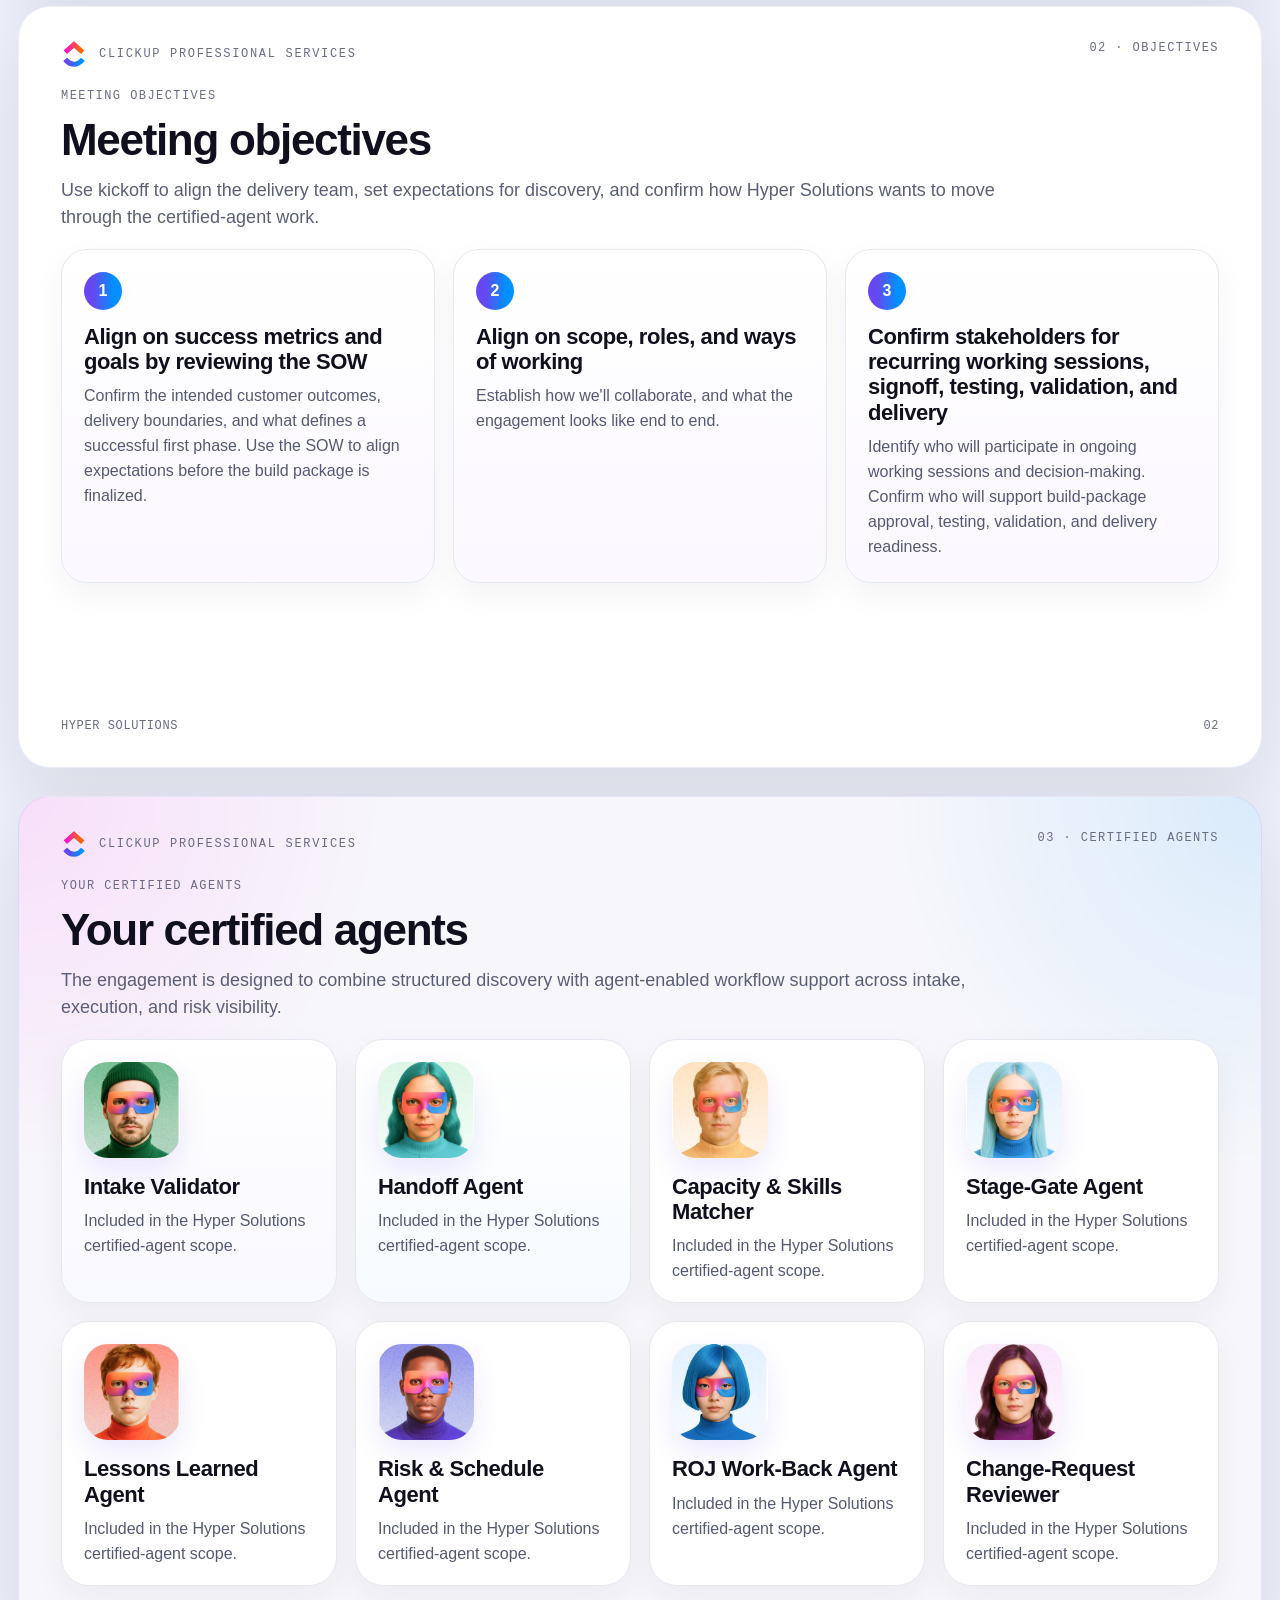
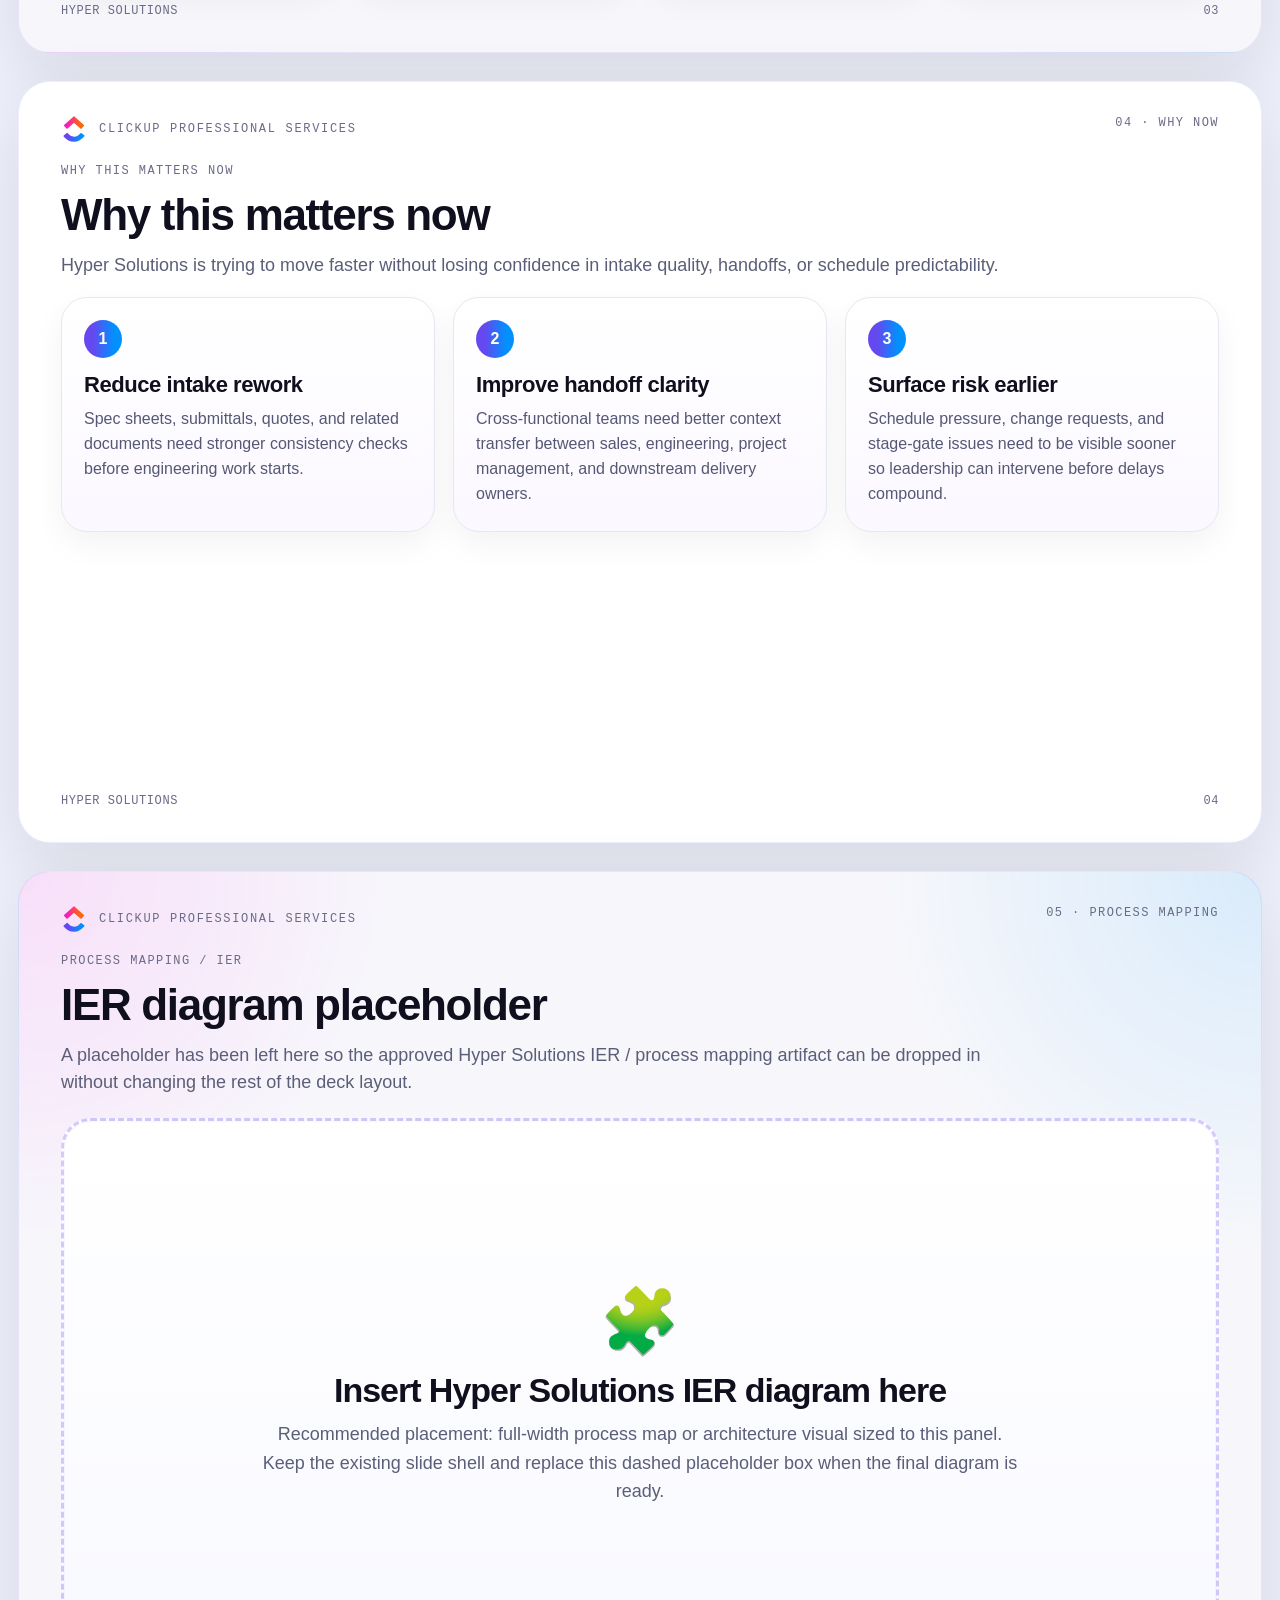
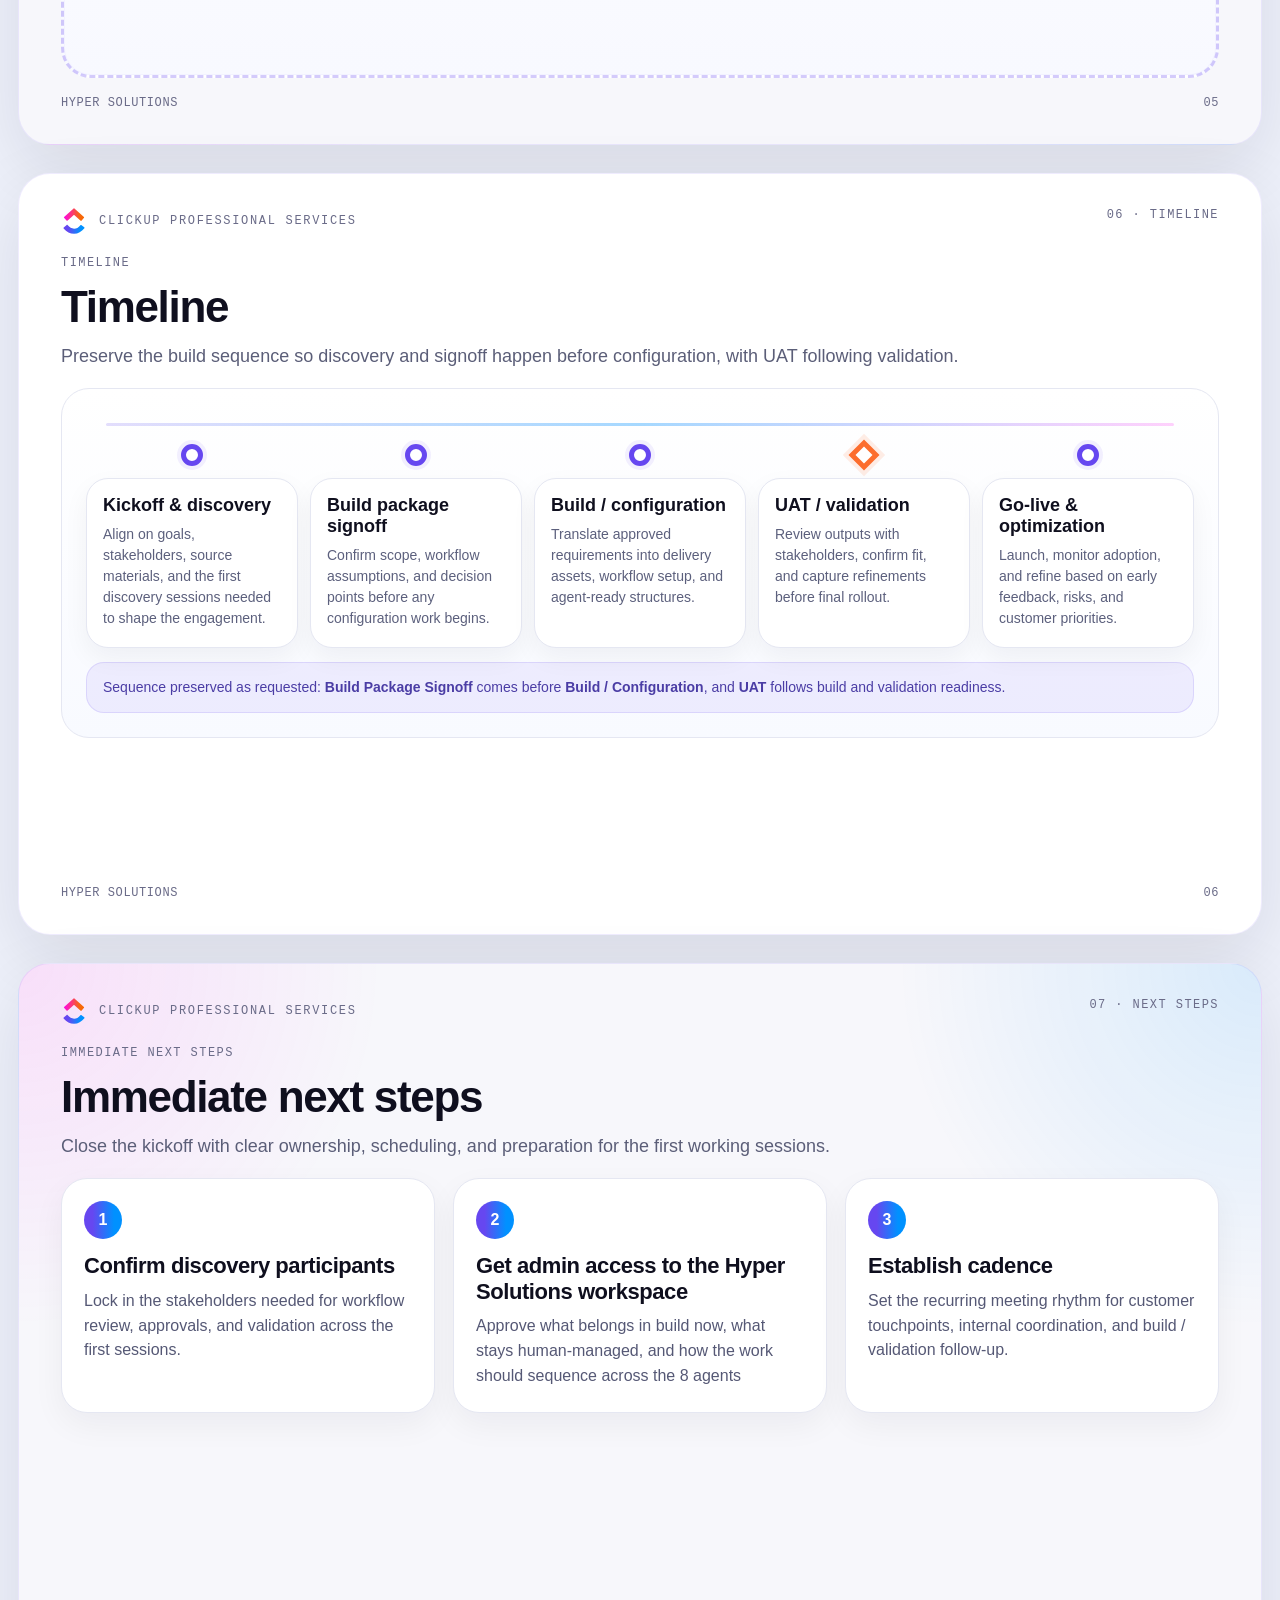
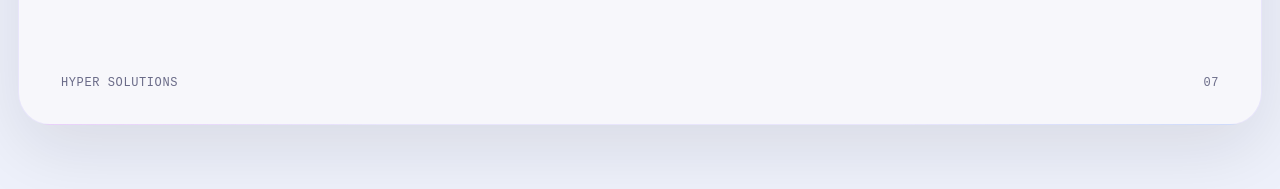
==== commit 5c3e99c1: "change meeting objective and next steps" ====
--- a/Hyper Solutions + ClickUp _ Certified Agents Kickoff.html
+++ b/Hyper Solutions + ClickUp _ Certified Agents Kickoff.html
@@ -142,9 +142,9 @@
 <h2>Meeting objectives</h2>
 <p class="subtitle">Use kickoff to align the delivery team, set expectations for discovery, and confirm how Hyper Solutions wants to move through the certified-agent work.</p>
 <div class="grid-3 steps-grid">
-<div class="card agenda-item"><div class="item-number">1</div><h3>Align on success metrics and scope</h3><p>Review the engagement shape, customer priorities, and the outcomes Hyper Solutions wants from the certified-agent workstream.</p></div>
-<div class="card agenda-item"><div class="item-number">2</div><h3>Process mapping and discovery</h3><p>Confirm the discovery approach, required source materials, and the workflow areas that need the most attention first.</p></div>
-<div class="card agenda-item"><div class="item-number">3</div><h3>Confirm working-session stakeholders</h3><p>Identify who should join recurring sessions, who signs off on build decisions, and how validation and delivery will be coordinated.</p></div>
+<div class="card agenda-item"><div class="item-number">1</div><h3>Align on success metrics and goals by reviewing the SOW</h3><p>Confirm the intended customer outcomes, delivery boundaries, and what defines a successful first phase. Use the SOW to align expectations before the build package is finalized.</p></div>
+<div class="card agenda-item"><div class="item-number">2</div><h3>Align on scope, roles, and ways of working</h3><p>Establish how we'll collaborate, and what the engagement looks like end to end.</p></div>
+<div class="card agenda-item"><div class="item-number">3</div><h3>Confirm stakeholders for recurring working sessions, signoff, testing, validation, and delivery</h3><p>Identify who will participate in ongoing working sessions and decision-making. Confirm who will support build-package approval, testing, validation, and delivery readiness.</p></div>
 </div>
 <div class="footer"><span>Hyper Solutions</span><span>02</span></div>
 </div>
@@ -217,7 +217,7 @@
 <p class="subtitle">Close the kickoff with clear ownership, scheduling, and preparation for the first working sessions.</p>
 <div class="grid-3 steps-grid">
 <div class="card step-card"><div class="item-number">1</div><h3>Confirm discovery participants</h3><p>Lock in the stakeholders needed for workflow review, approvals, and validation across the first sessions.</p></div>
-<div class="card step-card"><div class="item-number">2</div><h3>Gather source materials</h3><p>Assemble the documents, process references, and any approved architecture visuals that should feed the discovery and IER work.</p></div>
+<div class="card step-card"><div class="item-number">2</div><h3>Get admin access to the Hyper Solutions workspace</h3><p>Approve what belongs in build now, what stays human-managed, and how the work should sequence across the 8 agents</p></div>
 <div class="card step-card"><div class="item-number">3</div><h3>Establish cadence</h3><p>Set the recurring meeting rhythm for customer touchpoints, internal coordination, and build / validation follow-up.</p></div>
 </div>
 <div class="footer"><span>Hyper Solutions</span><span>07</span></div>
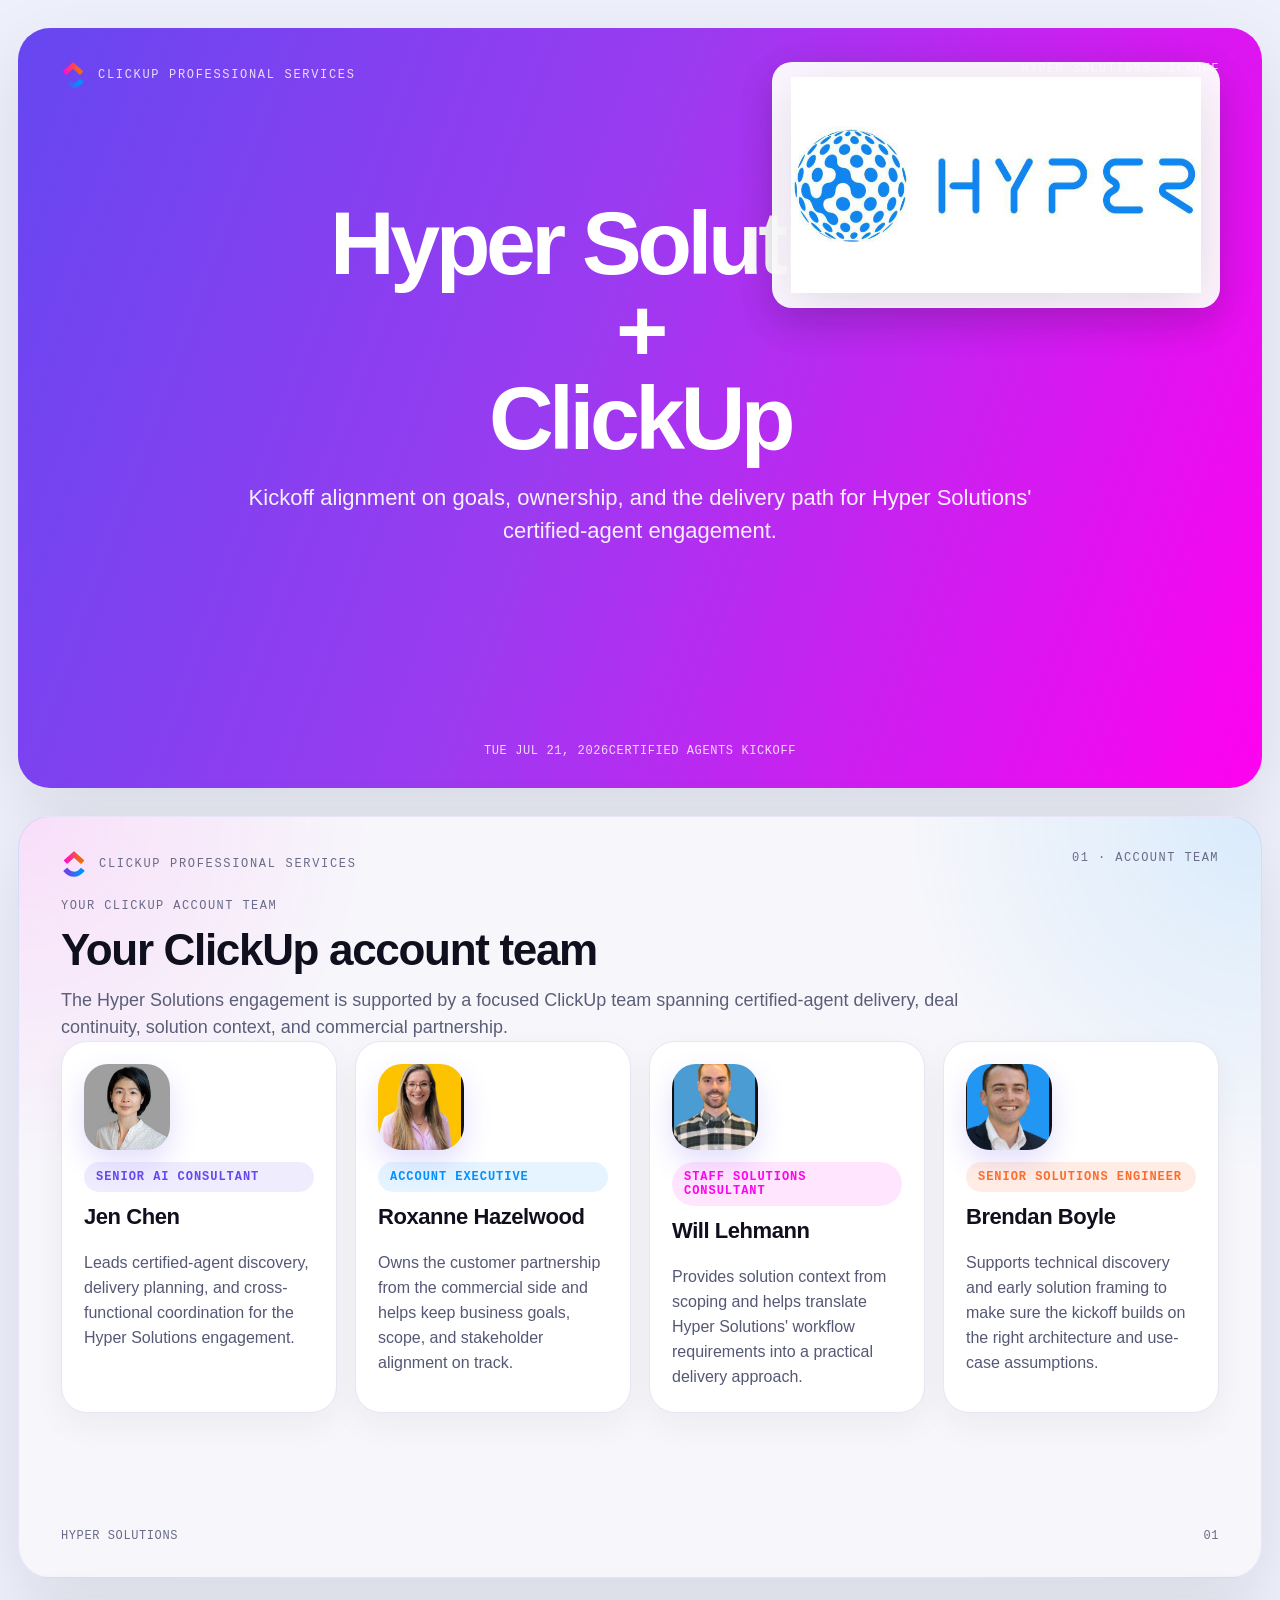
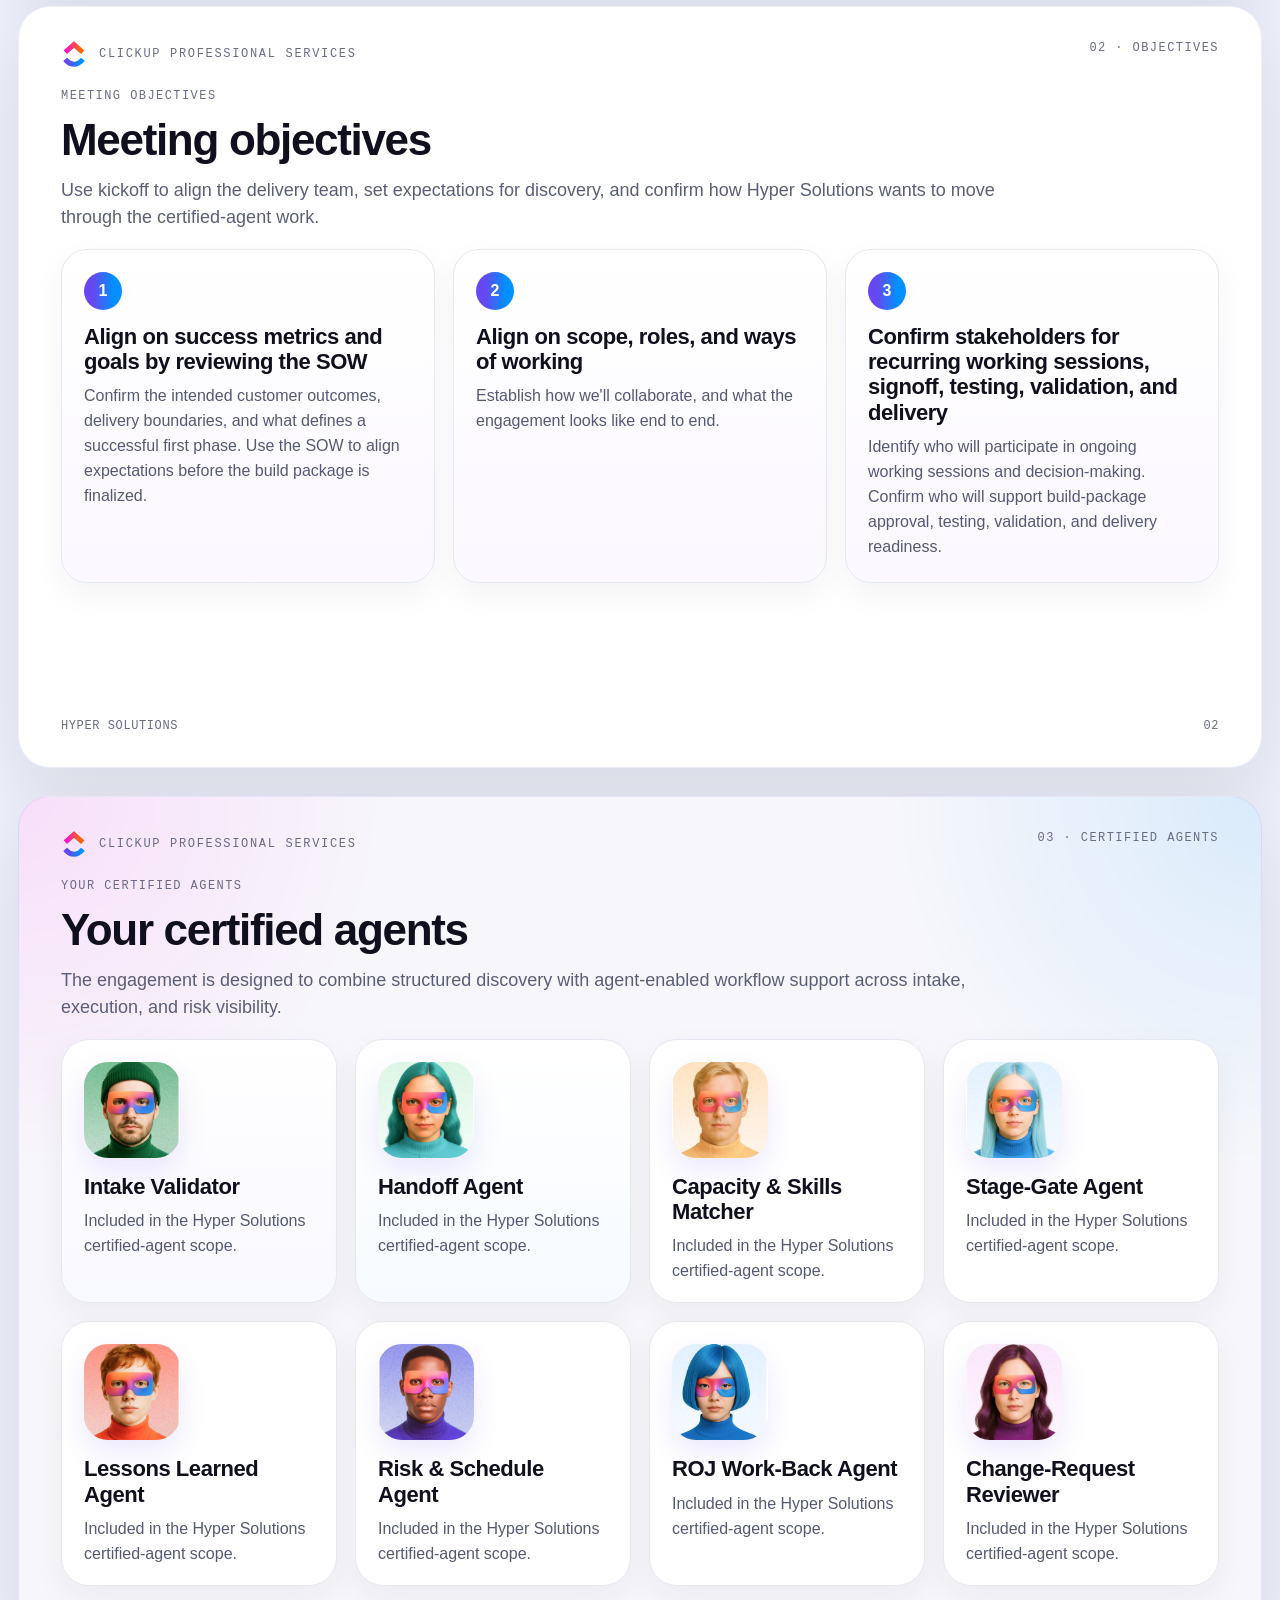
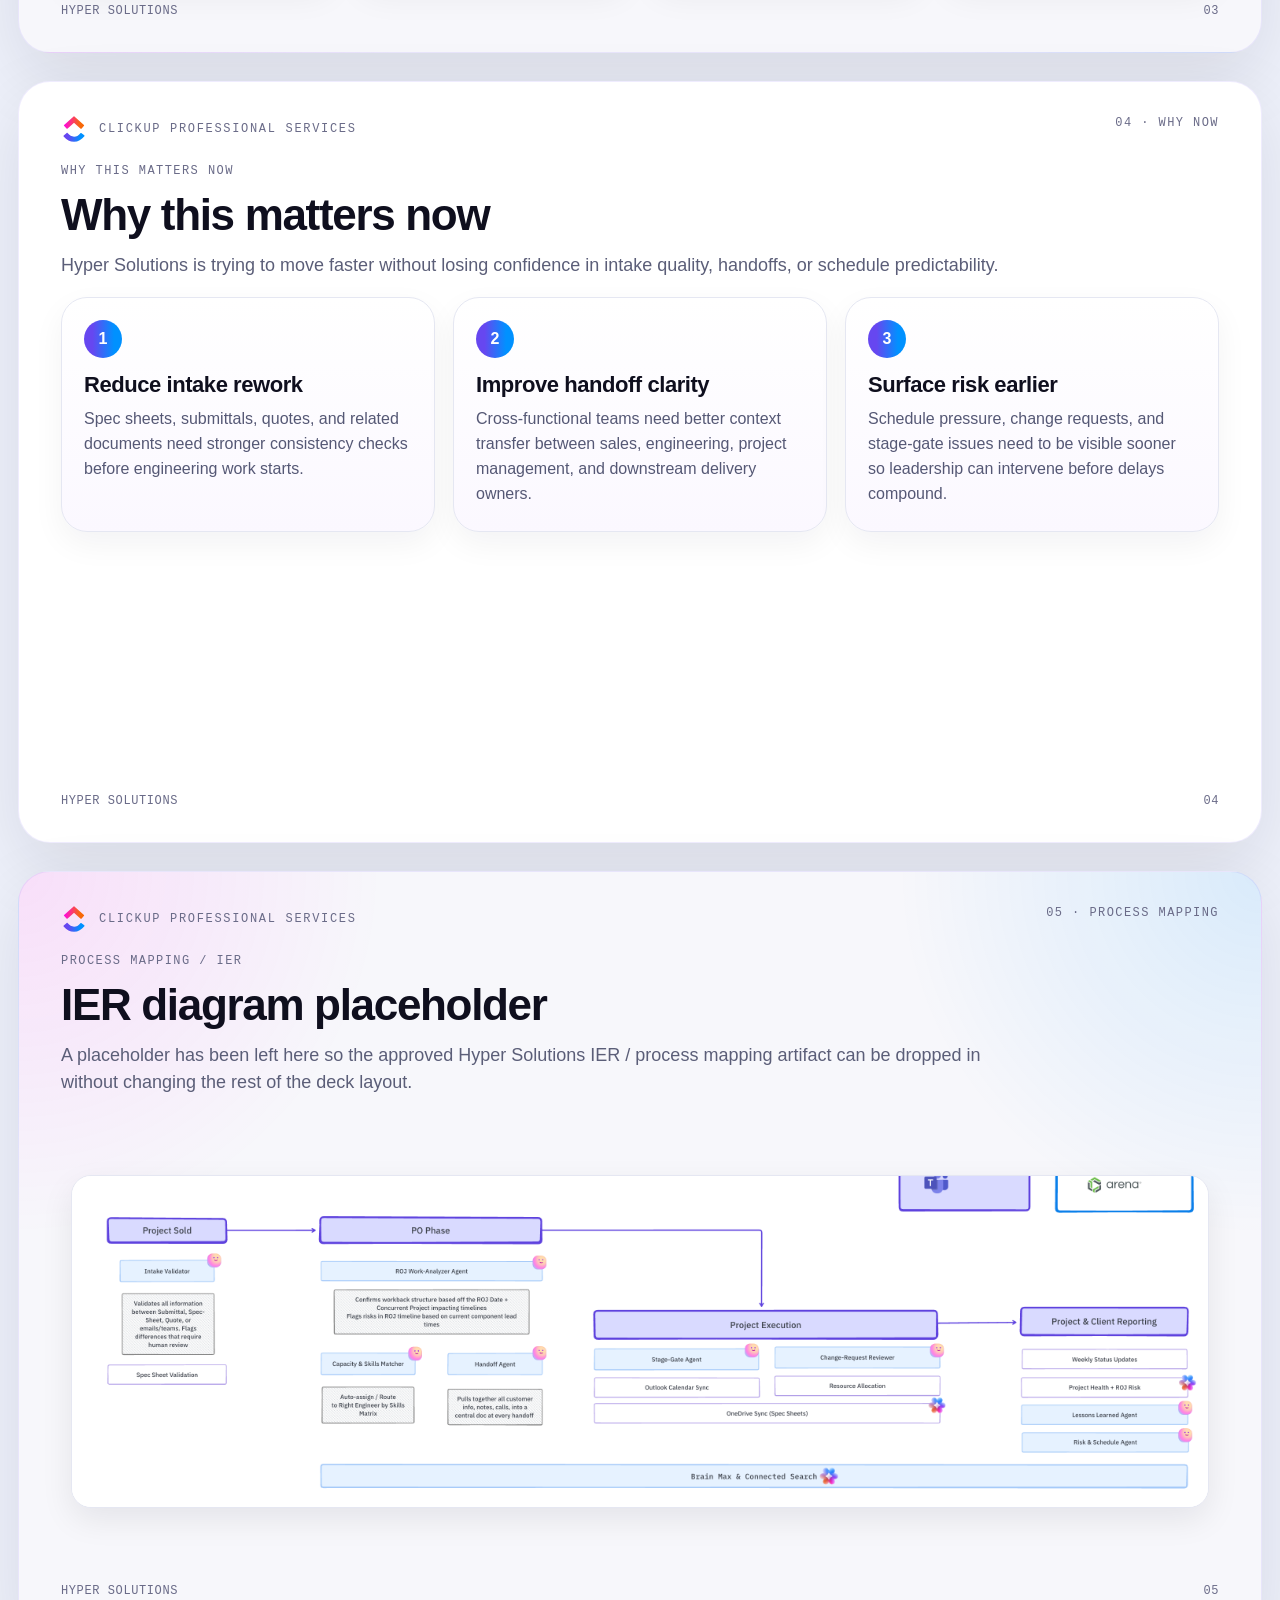
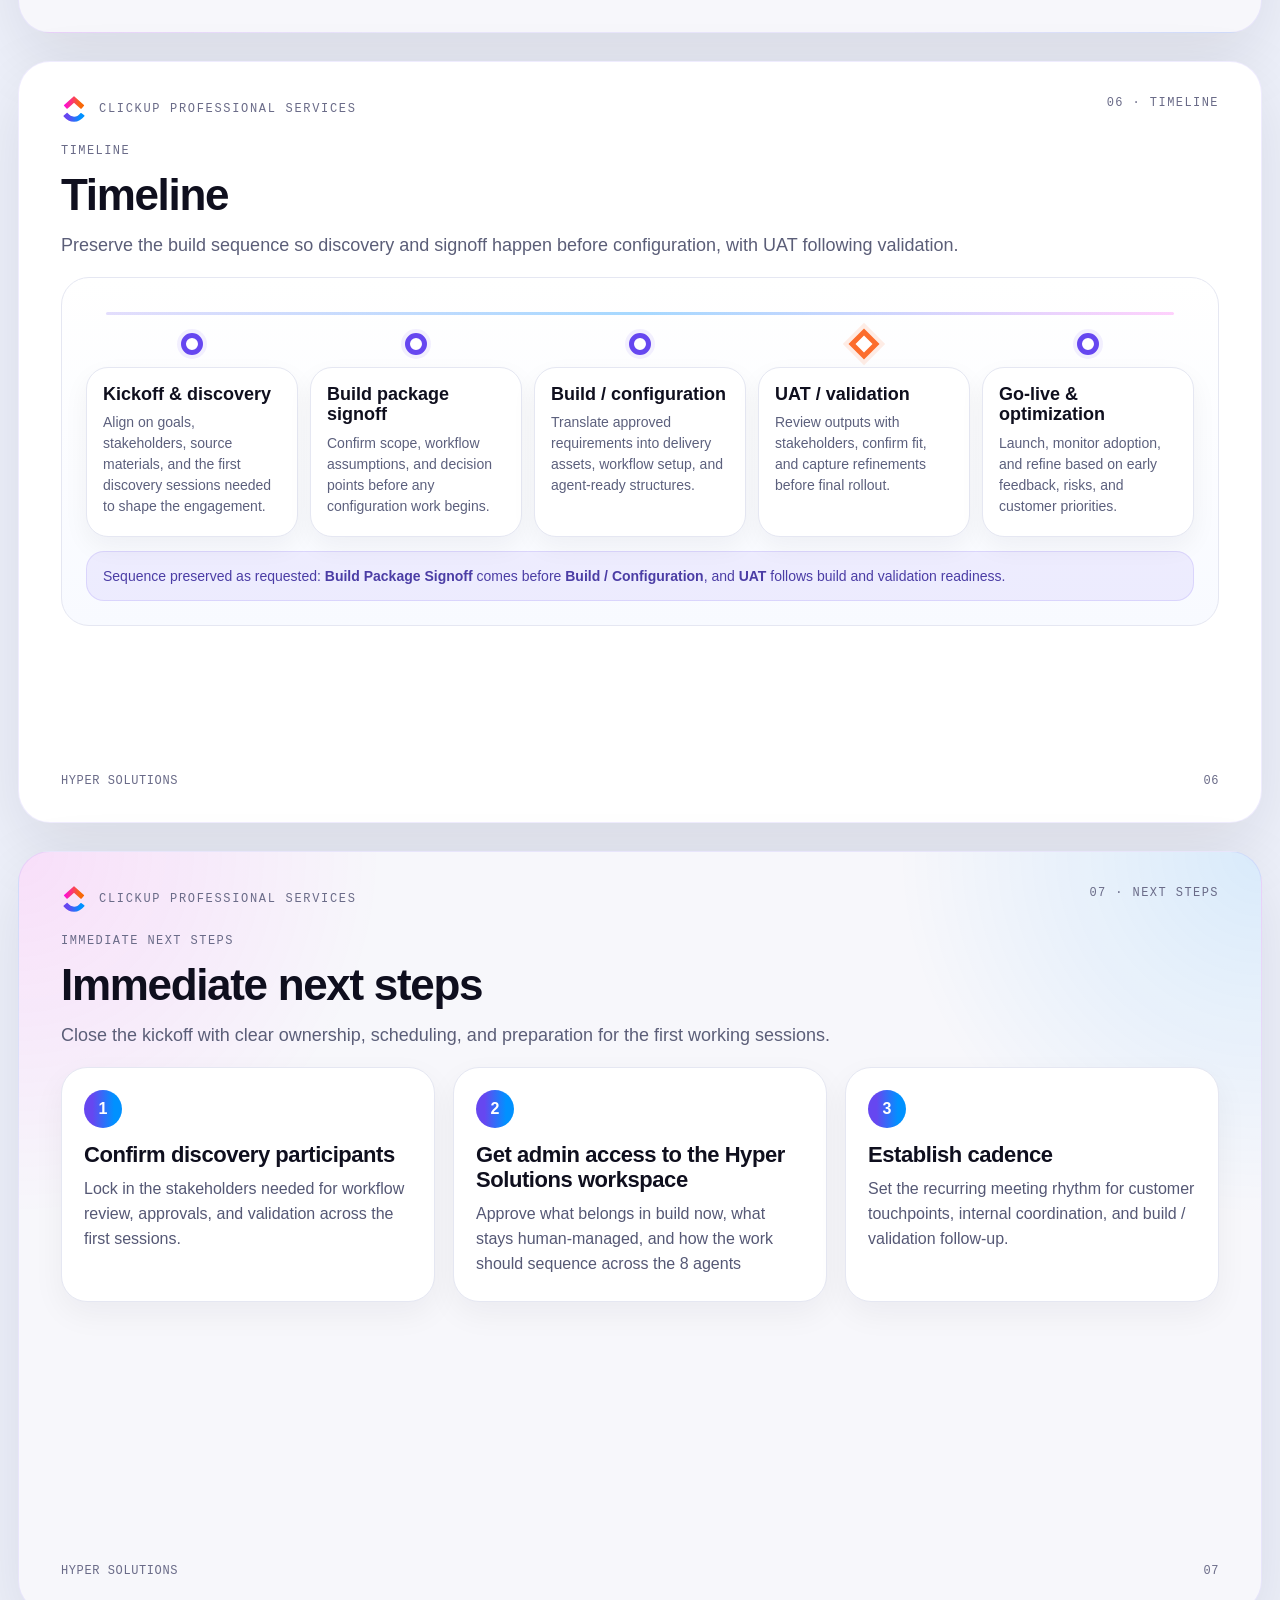
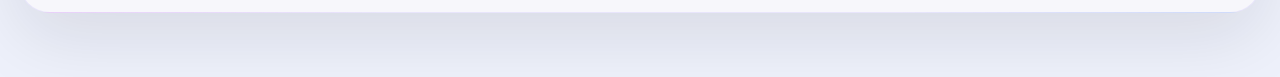
==== commit bf423bd7: "add IER diagram" ====
--- a/Hyper Solutions + ClickUp _ Certified Agents Kickoff.html
+++ b/Hyper Solutions + ClickUp _ Certified Agents Kickoff.html
@@ -78,6 +78,22 @@
     .placeholder-box .icon{font-size:64px;line-height:1;margin-bottom:18px}
     .placeholder-box h3{font-size:34px;letter-spacing:-.03em;margin-bottom:10px}
     .placeholder-box p{font-size:18px;line-height:1.6;color:#5B5E78;max-width:760px}
+    .ier-diagram {
+    width: 100%;
+    max-height: 620px;
+    object-fit: contain;
+    border-radius: 20px;
+    border: 1px solid #E5E7F2;
+    background: white;
+    box-shadow: 0 12px 32px rgba(15,15,30,.08);
+    }
+    .ier-wrapper{
+    width:100%;
+    display:flex;
+    justify-content:center;
+    align-items:center;
+    padding:10px;
+    }
     .timeline-shell{margin-top:18px;padding:24px;border-radius:28px;background:linear-gradient(180deg,#FFFFFF,#F8FAFF);border:1px solid var(--cu-line)}
     .milestones{display:grid;grid-template-columns:repeat(5,minmax(0,1fr));gap:12px;position:relative;z-index:1}
     .timeline-line{height:3px;background:linear-gradient(90deg,rgba(102,71,240,.18),rgba(0,145,255,.35),rgba(255,2,240,.18));border-radius:999px;margin:10px 20px 18px}
@@ -180,11 +196,12 @@
 <h2>IER diagram placeholder</h2>
 <p class="subtitle">A placeholder has been left here so the approved Hyper Solutions IER / process mapping artifact can be dropped in without changing the rest of the deck layout.</p>
 <div class="placeholder-shell">
-<div class="placeholder-box">
-<div class="icon">🧩</div>
-<h3>Insert Hyper Solutions IER diagram here</h3>
-<p>Recommended placement: full-width process map or architecture visual sized to this panel. Keep the existing slide shell and replace this dashed placeholder box when the final diagram is ready.</p>
-</div>
+    <div class="ier-wrapper">
+        <img
+            src="IER-agent-mapping.png"
+            alt="Hyper Solutions IER Diagram"
+            class="ier-diagram">
+    </div>
 </div>
 <div class="footer"><span>Hyper Solutions</span><span>05</span></div>
 </div>
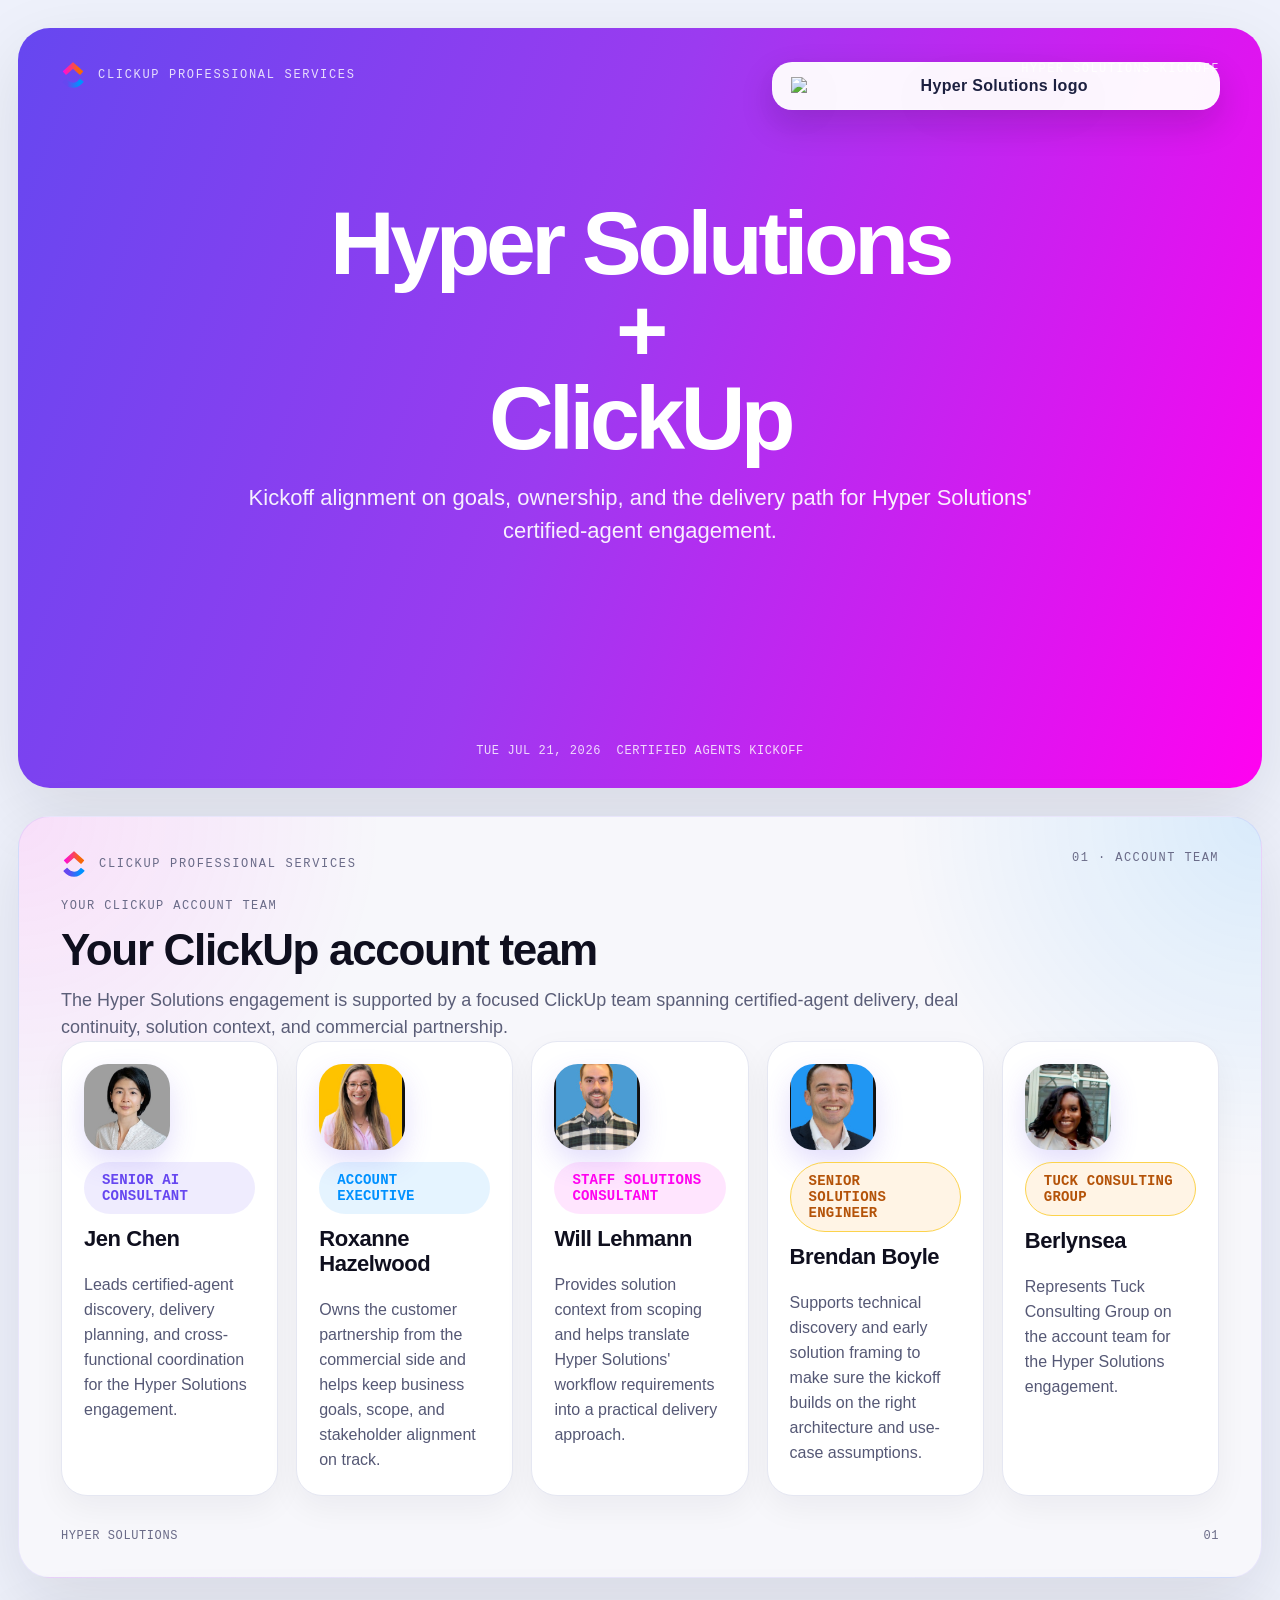
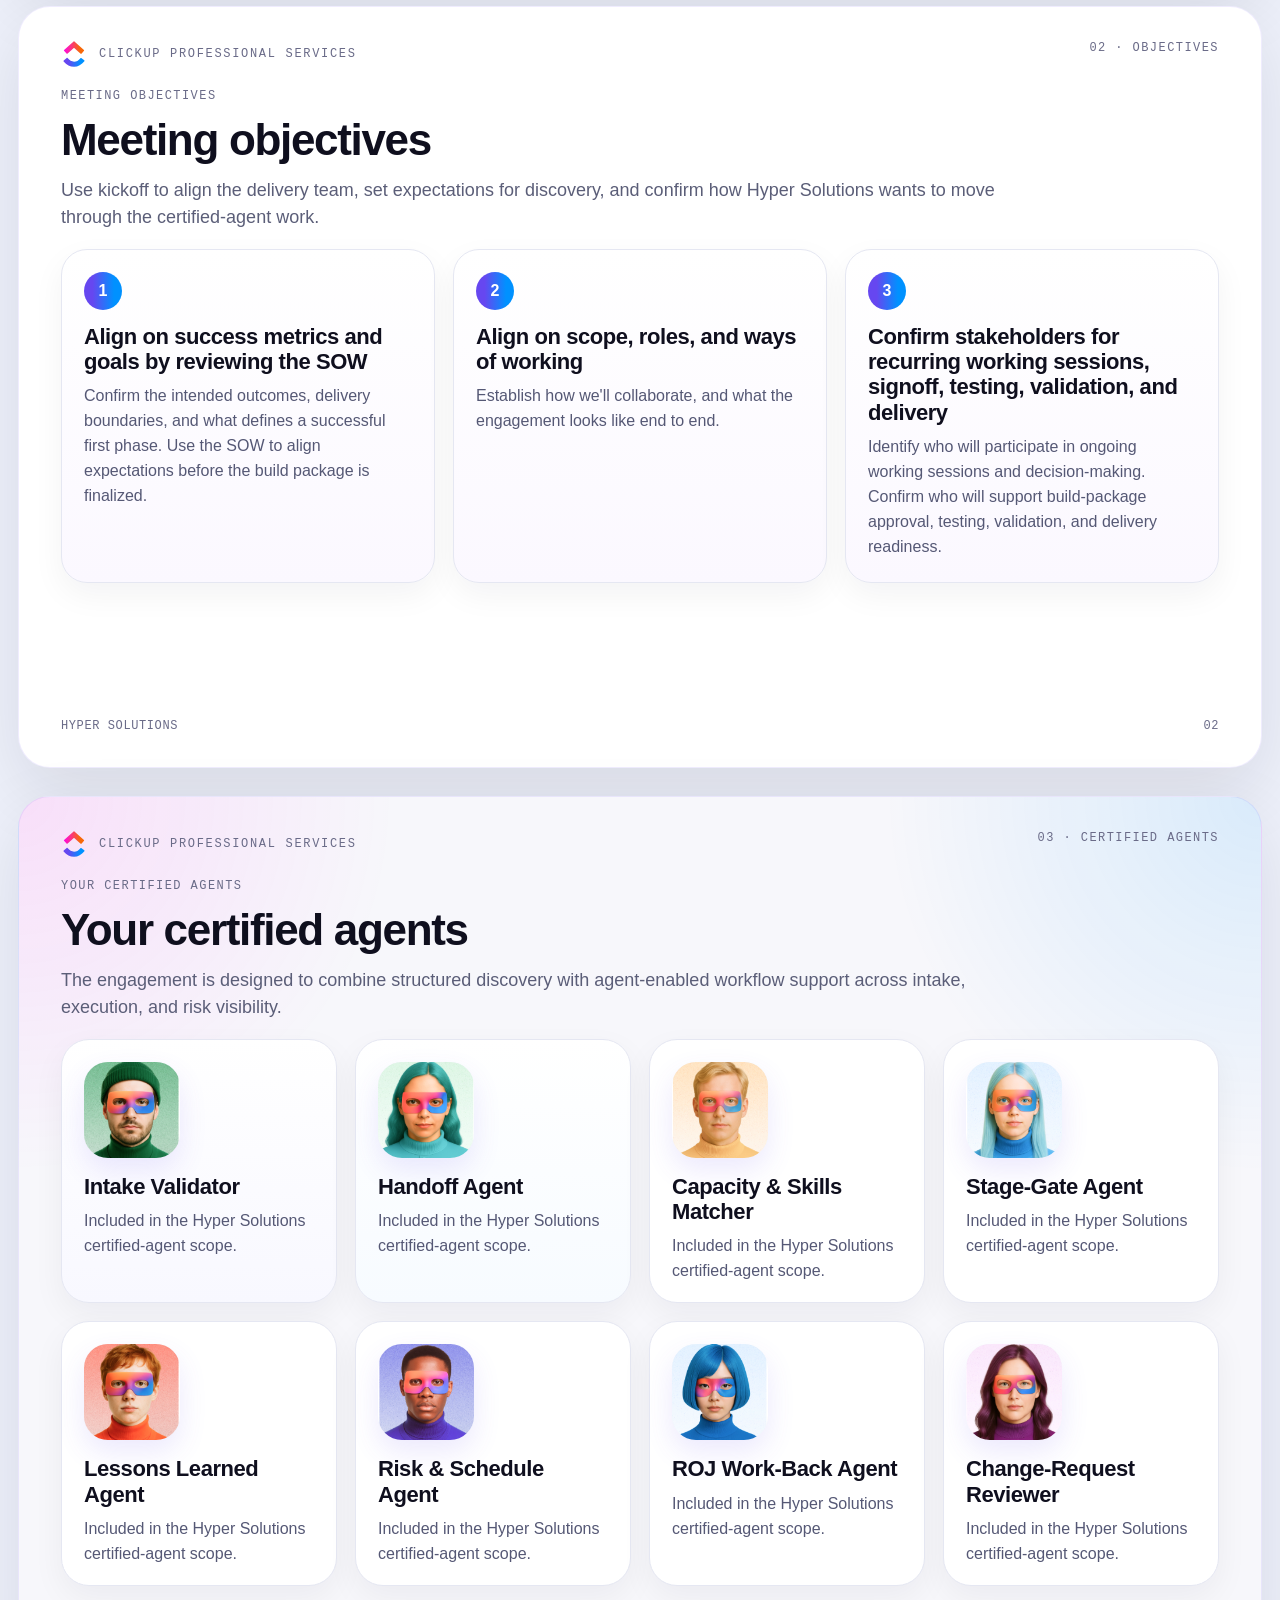
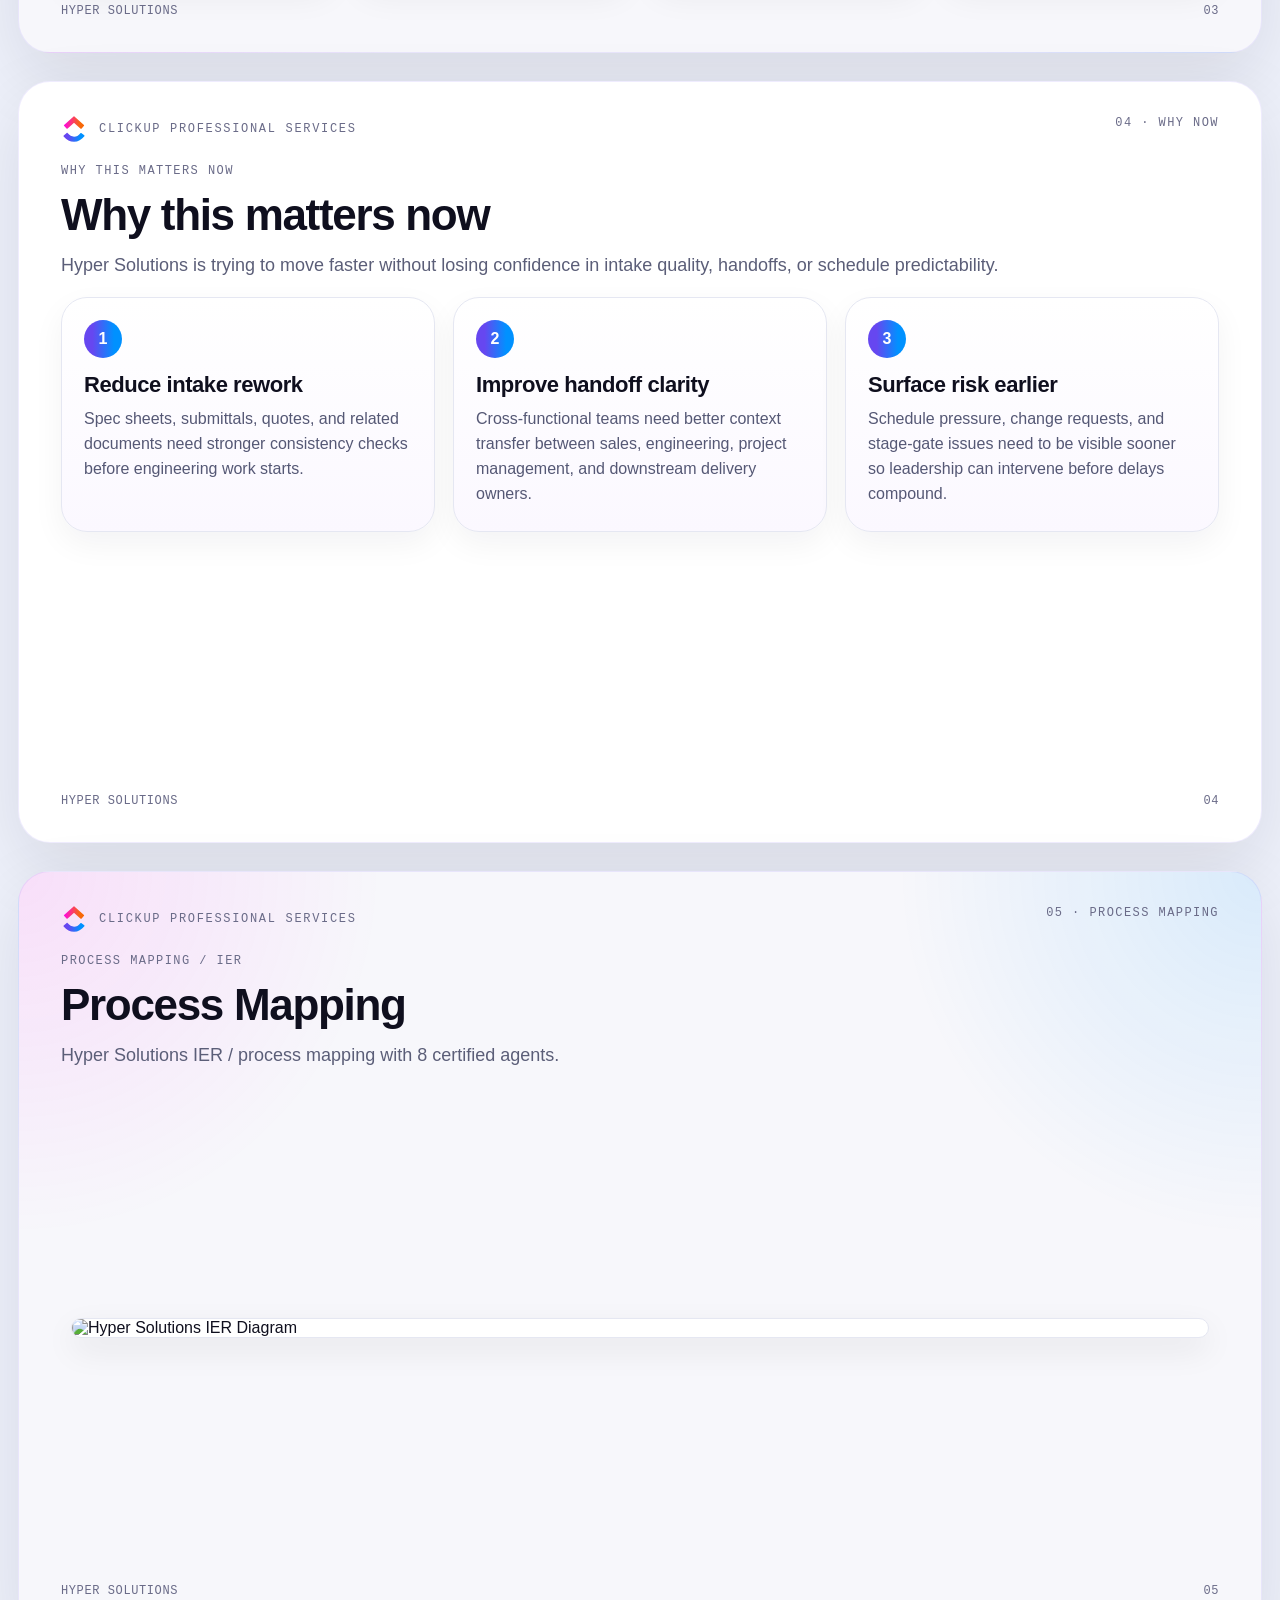
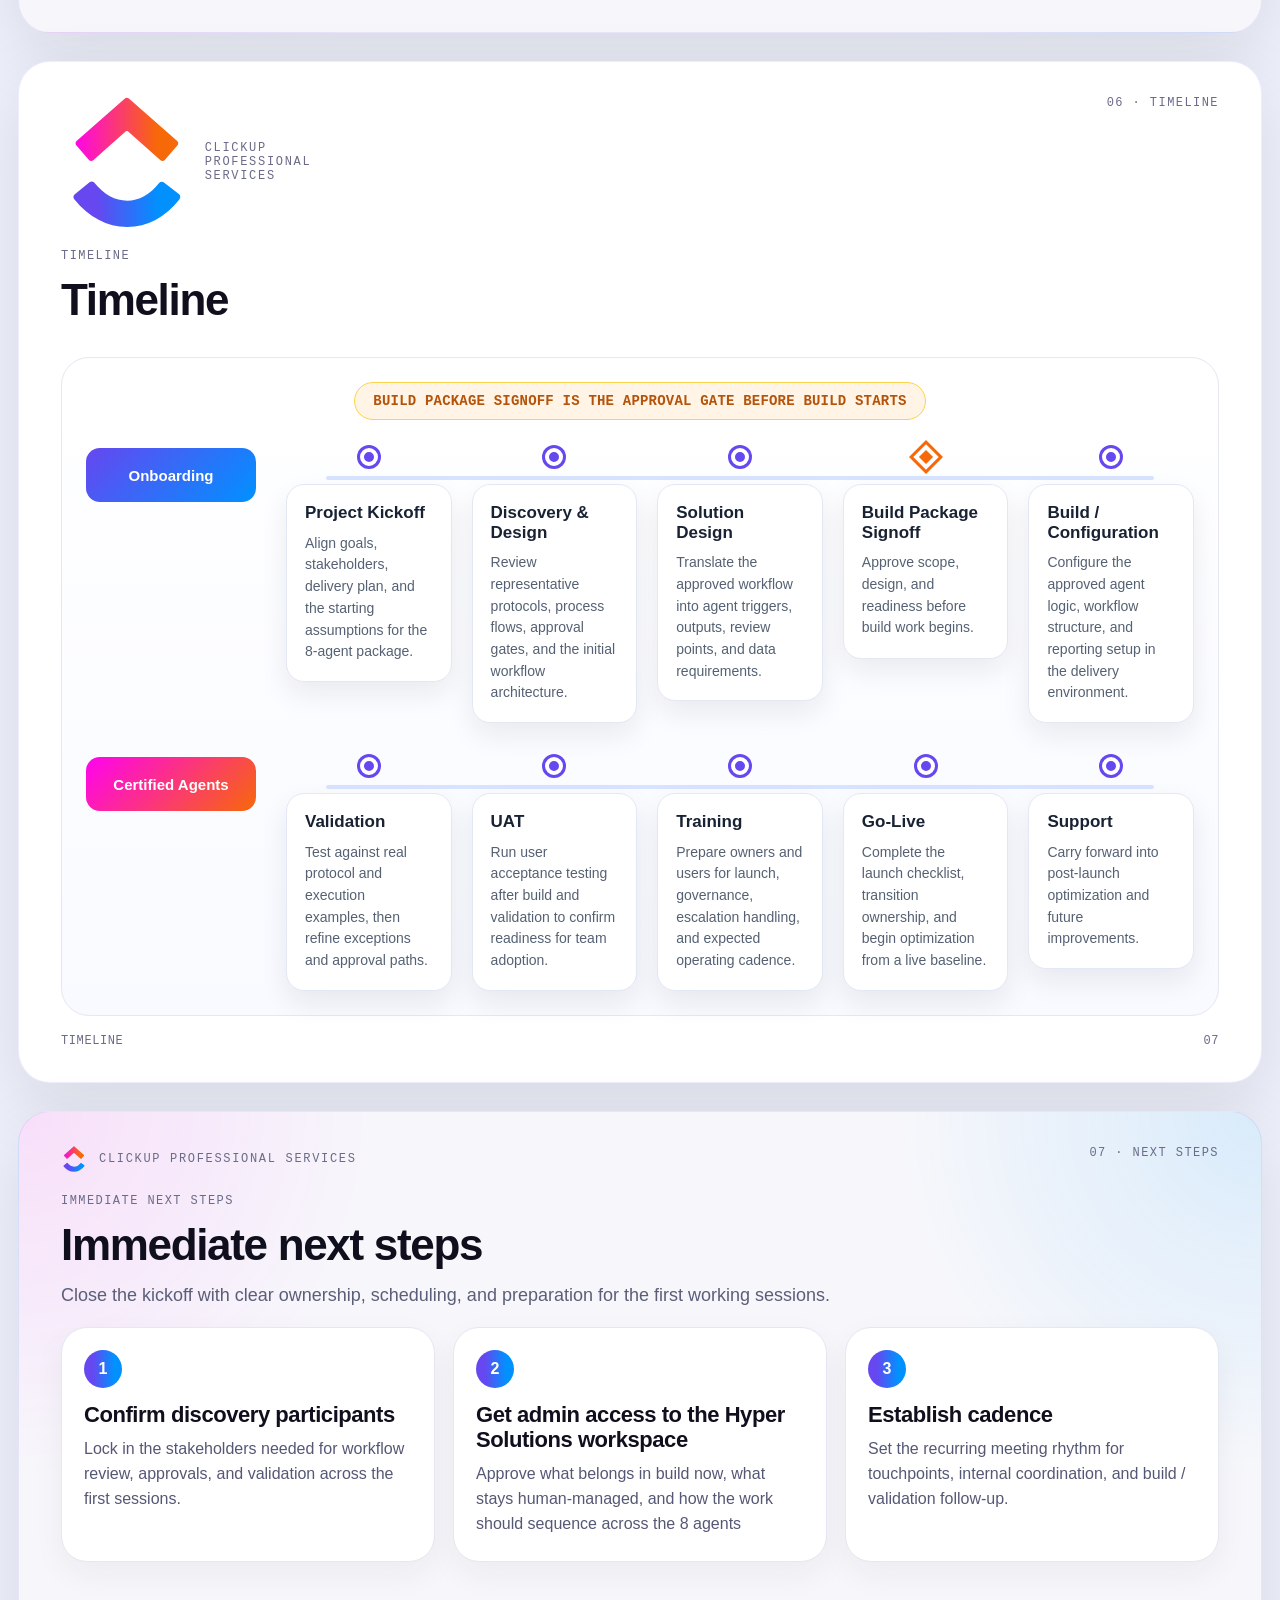
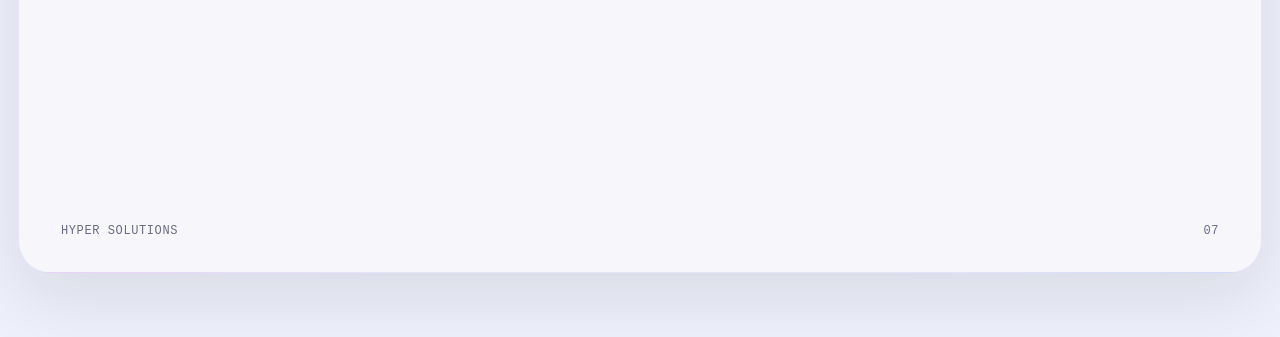
==== commit 04e5c3bc: "add Tuck Consulting" ====
--- a/Hyper Solutions + ClickUp _ Certified Agents Kickoff.html
+++ b/Hyper Solutions + ClickUp _ Certified Agents Kickoff.html
@@ -1,5 +1,5 @@
 <!DOCTYPE html>
-<!-- saved from url=(0128)https://t333.s.clickup-attachments-stg.com/t333/698b95e3-74fc-4e68-b08c-b1b939578719/hyper_solutions_kickoff_deck.html?view=open -->
+<!-- saved from url=(0105)https://t333.s.clickup-attachments-stg.com/t333/dded7169-a15d-411c-8406-b43309aeaba1/index.html?view=open -->
 <html lang="en"><head><meta http-equiv="Content-Type" content="text/html; charset=UTF-8">
 
 <meta content="width=device-width, initial-scale=1.0" name="viewport">
@@ -113,13 +113,149 @@
 .agent-card{display:flex;flex-direction:column}
 .agent-shot-wrap{width:96px;height:96px;border-radius:24px;margin-bottom:16px;box-shadow:0 12px 28px rgba(102,71,240,.12)}
 .agent-shot{width:100%;height:100%;object-fit:cover;display:block}
+/* =========================
+   Timeline (v2)
+========================= */
+
+.timeline-shell{
+    display:flex;
+    flex-direction:column;
+    gap:28px;
+    margin-top:20px;
+}
+
+.timeline-note{
+    display:flex;
+    justify-content:center;
+}
+
+.pill{
+    display:inline-flex;
+    align-items:center;
+    padding:10px 18px;
+    border-radius:999px;
+    font-size:14px;
+    font-weight:700;
+    letter-spacing:.2px;
+}
+
+.pill.orange{
+    background:#FFF4E5;
+    color:#B45309;
+    border:1px solid #FCD34D;
+}
+
+.timeline-grid{
+    display:grid;
+    grid-template-columns:170px 1fr;
+    row-gap:34px;
+    column-gap:30px;
+    align-items:flex-start;
+}
+
+.lane-label{
+    display:flex;
+    align-items:center;
+    justify-content:center;
+    min-height:54px;
+    border-radius:14px;
+    font-weight:700;
+    font-size:15px;
+    color:#fff;
+}
+
+.lane-label.onboarding{
+    background:linear-gradient(135deg,#6647F0,#0091FF);
+}
+
+.lane-label.agents{
+    background:linear-gradient(135deg,#FF02F0,#F76808);
+}
+
+.lane-track{
+    position:relative;
+}
+
+.lane-track::before{
+    content:"";
+    position:absolute;
+    left:40px;
+    right:40px;
+    top:28px;
+    height:4px;
+    border-radius:999px;
+    background:#D8E4FF;
+}
+
+.lane-track .milestones{
+    display:grid;
+    grid-template-columns:repeat(5,minmax(0,1fr));
+    gap:20px;
+    position:relative;
+}
+
+.lane-track .mile{
+    display:flex;
+    flex-direction:column;
+    align-items:center;
+    position:relative;
+}
+
+.marker{
+    width:18px;
+    height:18px;
+    border-radius:50%;
+    background:#6647F0;
+    border:4px solid #fff;
+    box-shadow:0 0 0 3px #6647F0;
+    margin-bottom:18px;
+    z-index:2;
+}
+
+.diamond{
+    width:18px;
+    height:18px;
+    background:#F76808;
+    transform:rotate(45deg);
+    border:4px solid #fff;
+    box-shadow:0 0 0 3px #F76808;
+    margin-bottom:18px;
+    z-index:2;
+}
+
+.mile-card{
+    background:#fff;
+    border:1px solid #E4E8F4;
+    border-radius:18px;
+    padding:18px;
+    min-height:175px;
+    box-shadow:0 12px 28px rgba(20,20,45,.08);
+    display:flex;
+    flex-direction:column;
+}
+
+.mile-card h3{
+    margin:0 0 10px;
+    font-size:17px;
+    color:#182233;
+}
+
+.mile-card p{
+    margin:0;
+    color:#556173;
+    line-height:1.55;
+    font-size:14px;
+}
 </style>
 </head>
 <body>
 <div class="deck">
 <section class="slide cover">
 <div class="slide-shell">
-<div class="cover-badge"><img alt="Hyper Solutions logo" class="cover-logo-image" src="[data-uri]"></div>
+<!-- <div class="cover-badge"><img alt="Hyper Solutions logo" class="cover-logo-image" src="AE/AAABBQEBAQEBAQAAAAAAAAADAAECBAUGBwgJCgsBAAEFAQEBAQEBAAAAAAAAAAEAAgMEBQYHCAkKCxAAAQQBAwIEAgUHBggFAwwzAQACEQMEIRIxBUFRYRMicYEyBhSRobFCIyQVUsFiMzRygtFDByWSU/[base64]/2gAMAwEAAhEDEQA/APVVm5fVix9VWO1rvXsNTcixwbS1zXelY0vn9Jd6m6urGZ+mut/4L9Mhdf6iMXCyp9RtVVBdbZUdrwXuFVFVVha/Y+12/wDS/wCA/wC21i9SrZhdH6b1nJxSzKxGMrxsEEjGqe472XW1n9M1zGtZ/hf53061ZwcvxcJl+nLghH96fDxD9KP9Rr5s3DxCP6I4pH+rxV/3zoDO6hbbk1vssxiy4fY67vSrsymVbjdj41R2Orba702/a91n0/Z6ChT1XqdeHVk2MtGRba537Ms2faPQbPq/Z2PFduZ6W31Kv5m30v5z1vzx42Ni9bxsf6zX1vszsWsn7LS72Osx3WPqbtLX2tc5/wCkYzf/ANuKv0h1X1tuGXnVHHyOnPY6q7HcWtcCfVbS/wBQP91T6/zHb/0n+CVj24ASMoARxERzafzeTXHwR9XrjOf+UYeORMQJEnJ6sWvzw+fil+7wx/Qejxeottttx7gK7aS0Egy0izWrn9JTa/8A7j3sZZ+561f6VXVyeK5vVPrHn1ZOP9nzsWuythaSK7qSdlDc1v0/a51WRRdS6v8A8BW70TPOf06q57XV3MmrIrfq5ttZ9K5jv7bVWz4OCiO0OIfu+5Hijwn9Li4WfDl4rB7y4T34D1b6SSo4fVqcvPzcFjHNfglge50bXbxu9mv5u385QiMiJECxEXLwF8LMZAEAn5jQ/wCk3kkHMyWYmJdlPBcyit1rg3khgLyG/wCaoYGbXnYNObW1zWXsDwx0bhP5uiXDLh4q9N8N/wBZXEL4b9VXXg2Uln9G6zjdXxTkUNdWWPNdlVmj2OHZ8fvNSyOs41PVsbpW11mRktc87QIY0Bxa63+vscj7WQSlDhPFAEyH7oh8y33IcIlxDhlQie/E6CSodX6o7ptLLW4t2Xvfs20N3EaE7n/yVlO+uJY0vs6VnMrbq9xrgADl2u1Px8tlyR4oRsecVs8+OBqUqPkXpElV6d1HE6liMy8R++p+muhaR9Jj2/mvaqPVvrLidOyW4TarcvLc3caKG7i1vi/+smxw5JTMBE8Yu4/u8O/EullhGImZDhOx732dhJc5/wA77P8Ayozv+21u4+QbsWvINb6zYwP9J4h4kbtj2/vpZMGTGAZir21if+iiGaE74TdeBCZJc5/zvs/8p8/51LQ6P9YMLqxsrqD6cmn+dx7hteO26Pzm7v8A1InT5bNCJlKHpG5BEq8+FEeYxSkIiWp2B9P/AEn/0O5ORXV9Yhl5GQ1mPbUMHDrJPuv9Rzsj9H+Y5jq6q/U/4tUOjsyOgOzcz6w5LWDLsDWAuNhsc3eXXNrYHO2uY5u1m36H84m+sHTDl9RpwMdxpywLM7EtfrW95c37Ri8bmPZsovZZ7/6ioPty/rlnVY+1uAMKt7rHOmx255Yx8V/ovzq1p48cZYxcuHDKA9+VDjxY8Z/U+3/tZfP8/rc7JOUZ6RvKJH2RfoyTn/O8f+z/AEWgxmdXl2fWHp2LbV05uQbGlhDQaw79I01tdu9Jzd+/2ejUuh6zk1/WXpvodEvFl1L223YpJqc5kObt/SbPoWOa7/Rf+BqI65i4ebX9VnYznYzQzCdeXAPJsY1u/wBHb9F3qfv/APCKqcFn1Nd9vdYc66+cfHrj0mhultll1n6bc79E36Lf/UcspGcoSMOHNECXKD5vfxfo+7/6PiWRiIRnES4sUrHMn5fZyfpe3/KbeyHOu6MPq1fltd1uzHEtl2pb+mFL742730s2e929/wDOq50V2T9oqovu9TLxcRlXUa5Li2xxbbiFzvoWP9L7R6r2OWbmMwaBX9dLBZvsqrsZhEgA2vYKKz60fzbaj+5/wv8AwS1OjtY7qOTmBrm3dQx8bIyK3ERUSw11UN03Pd7LnWf9bVbIAMUqGhuUtI+nmiYRzY4/6qMPl/1jPj/nI3vpGOp15ccUsUz/AKyUvm/qOyuX6dm42B1v6w5eW/0qK3Y+95BMbg5jdG7ne5zl1C5votddn1i6/XY0PY51Ic1wkEbX8tKg5euDPd1wRut697EzZ748Nb8Uqv8A2U1uqfWz6v5PTMvGpy99t1FldbfTsEucxzWNl1e36S0fqz/yBg/8S1R610/AZ0fOezGqa9uNaWuFbQQQx0EHapfVn/kDA/4lqfkOL7t+rEgPdF8ZjL9A/uxgsh7n3j9YYk+2a4AY/pf1pSaNuFb0brWR1istZ0vIqdZnsJgixvuY6pn59l1h9n/GX/8ABJvqniX3nI6/mtjJ6if0Tf3KR9Brf6+1n/WqqkX67/8AicyfjX/58YtrHa1uPU1oDWtY0Bo0AAHASlll92Ej8+Q+yZdfawcMq/wuOP8A4UqOMe+Yj5YD3RH/AFmXij/3P/PRZ/UcLp1H2jNtFNUhocZMuPDWtYHOcsx310+rbWkjL3ECdorsk+QliD9bmtdf0ZrgHNdnVhzTqCCdWlbI6b04EEYtII1B9Nv/AJFNEMEccJ5BORnxfJKMB6Tw/pQmuM80sk4wMIiFfMJSPq9X70XG+plFoxcvMNRx8fNyHXY1B021n6Lmj938xv8Axf8Ao1X6jbkfV/r2R1m2g5HT81tbLbWxvqLQ1nf812z+3/1fVLkcuvE6l9bb8Xq923Gw62OxMZztldhLWvsc79/6Tv8AjP8Ai6rFJhye5myzkP1ZgfcgLlL2xwVGH9f5PWsyw9vFjhE+sTHBI+mPGeL1S/q/P6XrQQ4AjUHUFOq/27BH/air/Pb/AHoxDLa4+kx47HQgjxCpkEbghtAg7EFyH/XD6uVvdW7NbuaYO1j3CR+69jHMf/ZWd03Ir6x9bHdT6e0jCx6DTbfBaLXn6LdYd9Et+l/of+KVZ3T876tEl+LX1bpAM7jW031N5cXe33f+ev8Awqul6R1LpnUMUP6c5pqaADW0BpZP5r6vzFeyRx4YSnhjLJHJE4/dMhKEePfihGEZQyf1ZtSEsmWcY5TGEoHj9sRMZnh2qfFLih/cf//R9I6jh2ZGx1R22Br6/U03sFrfTdfjv/wd9X/Tr3/8GuSNDqMGrqDMhmN12y59NeRWSGZJb9OvJZY30MfJs/Oryq6bPtVX6b3rulj9Xq6RbTli+6uiDWctz2tdXuj9CMllg2b/AE/5VeR6Xo/911b5bLKIoxJh80iI8X6sfNx/vYvV62rnxwJviHGdACa9f6PB/rGjjdQqNGMOqNpxfrJkVvZi2W1e+SX049ljmsf6HqO/we7/ANJoXSfUx46b9arWZF+Za12Ji3RkOBG5rrHODXsrZa7+Z3/8J/LVvPoqZnVvzMmmzJthuBXaxrXVZAbt9bCdZ9Ol3sf6Fvq/rP8Ah96jXit+14LMjNr/AGvVUC6x9bftFrdz9rR/o8b+c9VlTPtFlX/ain9MpOKBia09zX0g8UJ+ueOOCXB6MP6H/QWcMhIXrwaan0zj6Yz90cXrytTFf1F1fU6OoWU5fULDWacB/vooJc5uPu9r6Wu/w7MVn6x6NHq/zli6XBxTi4zKn2G60NAtvd9KxwEGx/8Ar7FX6azprA5uO9ltouu9V4DQ43z+tbmtDf0n/otaCr58hndR4Y3eg4Y3wxj6f3Ys2GAjVyuVd+KW+t/1lKtR0/Dx8nIy6a9l+WWm98k7iwbWe0na3+wrKSijxVLhuq9dbcN/p/4bMeGxdXfpvv8A1f8ABR30VZFFmPc3fVc0ssbqJa4bXN9vu+imxcajEx68bHbsppaGMbJMAebvcipJerh68F/4HH/3yvTxdOKv8Lha+dgYvUMZ+JmM9WiyNzJLfone33MLX/SajgBoDQIA0ATpJHi4Rd8Fnh/c4vTx1/W+RXp4jtxUL/e4f0Wtl9Pw811Dsmv1DjWC6kyRte36LvaW7v6jlZSSSPFUbvh14b+X+twqHDZquL9Lv4cSlQ6l0PpXVC12dQLXsENfJa6P3d9bmOcz+Sr6SOL3OMe1xcfT274/+atye3wn3OHg68fy/wDOcP8A5lfVr/uIf+3LP/Si18bHpxcevGobsppaGVs1MNaIaPd7kVJSZ/vND3/dq/T7vHV+HGsxexZ9r276+3w/9ypU8bpHTcTMtzcahtWRe3bY5sgETu/m/wCbbud9Pa1XElHHjqXDxVXr4duH+v8A1WSXBceKrv0cX739V//ZOEJJTQQhAAAAAABXAAAAAQEAAAAPAEEAZABvAGIAZQAgAFAAaABvAHQAbwBzAGgAbwBwAAAAFABBAGQAbwBiAGUAIABQAGgAbwB0AG8AcwBoAG8AcAAgADIAMAAyADYAAAABADhCSU0EBgAAAAAABwAEAAAAAQEA/[base64]//8AAKACAAQAAAABAAADIKADAAQAAAABAAAA5AAAAAAAAAAGAQMAAwAAAAEABgAAARoABQAAAAEAAAFuARsABQAAAAEAAAF2ASgAAwAAAAEAAgAAAgEABAAAAAEAAAF+AgIABAAAAAEAAA4oAAAAAAAAAEgAAAABAAAASAAAAAH/2P/tAAxBZG9iZV9DTQAC/+4ADkFkb2JlAGSAAAAAAf/bAIQADAgICAkIDAkJDBELCgsRFQ8MDA8VGBMTFRMTGBEMDAwMDAwRDAwMDAwMDAwMDAwMDAwMDAwMDAwMDAwMDAwMDAENCwsNDg0QDg4QFA4ODhQUDg4ODhQRDAwMDAwREQwMDAwMDBEMDAwMDAwMDAwMDAwMDAwMDAwMDAwMDAwMDAwM/8AAEQgALgCgAwEiAAIRAQMRAf/dAAQACv/[base64]/cRAAICAQIEBAMEBQYHBwYFNQEAAhEDITESBEFRYXEiEwUygZEUobFCI8FS0fAzJGLhcoKSQ1MVY3M08SUGFqKygwcmNcLSRJNUoxdkRVU2dGXi8rOEw9N14/NGlKSFtJXE1OT0pbXF1eX1VmZ2hpamtsbW5vYnN0dXZ3eHl6e3x//aAAwDAQACEQMRAD8A9VWbl9WLH1VY7Wu9ew1NyLHBtLXNd6VjS+f0l3qbq6sZn6a63/gv0yF1/qIxcLKn1G1VUF1tlR2vBe4VUVVWFr9j7Xb/ANL/AID/ALbWL1KtmF0fpvWcnFLMrEYyvGwQSMap7jvZdbWf0zXMa1n+F/nfTrVnBy/FwmX6cuCEf3p8PEP0o/1GvmzcPEI/ojikf6vFX/fOgM7qFtuTW+yzGLLh9jru9KuzKZVuN2PjVHY6ttrvTb9r3WfT9noKFPVep14dWTYy0ZFtrnfsyzZ9o9Bs+r9nY8V25npbfUq/mbfS/nPW/PHjY2L1vGx/rNfW+zOxayfstLvY6zHdY+pu0tfa1zn/AKRjN/8A24q/SHVfW24ZedUcfI6c9jqrsdxa1wJ9VtL/AFA/3VPr/Mdv/Sf4JWPbgBIygBHERHNp/N5NcfBH1euM5/5Rh45ExAkScnqxa/PD5+KX7vDH9B6PF6i2223HuArtpLQSDLSLNauf0lNr/wDuPexln7nrV/pVdXJ4rm9U+sefVk4/2fOxa7K2FpIrupJ2UNzW/T9rnVZFF1Lq/wDwFbvRM85/TqrntdXcyasit+rm21n0rmO/ttVbPg4KI7Q4h+77keKPCf0uLhZ8OXisHvLhPfgPVvpJKjh9Wpy8/NwWMc1+CWB7nRtdvG72a/m7fzlCIyIkQLERcvAXwsxkAQCfmND/AKTeSQczJZiYl2U8FzKK3WuDeSGAvIb/AJqhgZtedg05tbXNZewPDHRuE/m6JcMuHir03w3/AFlcQvhv1VdeDZSWf0brON1fFORQ11ZY812VWaPY4dnx+81LI6zjU9WxulbXWZGS1zztAhjQHFrrf6+xyPtZBKUOE8UATIfuiHzLfchwiXEOGVCJ78ToJKh1fqjum0stbi3Ze9+zbQ3cRoTuf/JWU764ljS+zpWcytur3GuAAOXa7U/Hy2XJHihGx5xWzz44GpSo+RekSVXp3UcTqWIzLxH76n6a6FpH0mPb+a9qo9W+suJ07JbhNqty8tzdxoobuLW+L/6ybHDklMwETxi7j+7w78S6WWEYiZkOE7HvfZ2Elzn/ADvs/wDKjO/7bW7j5Buxa8g1vrNjA/0niHiRu2Pb++lkwZMYBmKvbWJ/6KIZoTvhN14EJklzn/O+z/ynz/nUtDo/1gwurGyuoPpyaf53HuG147bo/Obu/wDUidPls0ImUoekbkESrz4UR5jFKQiJanYH0/8ASf/Q7k5FdX1iGXkZDWY9tQwcOsk+6/1HOyP0f5jmOrqr9T/i1Q6OzI6A7NzPrDktYMuwNYC42Gxzd5dc2tgc7a5jm7Wbfofzib6wdMOX1GnAx3GnLAszsS1+tb3lzftGLxuY9myi9lnv/qKg+3L+uWdVj7W4Awq3usc6bHbnljHxX+i/OrWnjxxljFy4cMoD35UOPFjxn9T7f+1l8/z+tzsk5RnpG8okfZF+jJOf87x/7P8ARaDGZ1eXZ9YenYttXTm5BsaWENBrDv0jTW1270nN37/Z6NS6HrOTX9Zem+h0S8WXUvbbdikmpzmQ5u39Js+hY5rv9F/4GojrmLh5tf1WdjOdjNDMJ15cA8mxjW7/AEdv0Xep+/8A8IqpwWfU13291hzrr5x8euPSaG6W2WXWfptzv0Tfot/9RyykZyhIw4c0QJcoPm9/F+j7v/o+JZGIhGcRLixSscyfl9nJ+l7f8pt7Ic67ow+rV+W13W7McS2Xalv6YUvvjbvfSzZ73b3/AM6rnRXZP2iqi+71MvFxGVdRrkuLbHFtuIXO+hY/0vtHqvY5ZuYzBoFf10sFm+yquxmESADa9gorPrR/NtqP7n/C/wDBLU6O1juo5OYGubd1DHxsjIrcRFRLDXVQ3Tc93sudZ/1tVsgAxSoaG5S0j6eaJhHNjj/qow+X/WM+P+cje+kY6nXlxxSxTP8ArJS+b+o7K5fp2bjYHW/rDl5b/Sordj73kExuDmN0bud7nOXULm+i112fWLr9djQ9jnUhzXCQRtfy0qDl64M93XBG63r3sTNnvjw1vxSq/wDZTW6p9bPq/k9My8anL323UWV1t9OwS5zHNY2XV7fpLR+rP/IGD/xLVHrXT8BnR857Mapr241pa4VtBBDHQQdql9Wf+QMD/iWp+Q4vu36sSA90XxmMv0D+7GCyHufeP1hiT7ZrgBj+l/WlJo24VvRutZHWKy1nS8ip1mewmCLG+5jqmfn2XWH2f8Zf/wAEm+qeJfecjr+a2MnqJ/RN/cpH0Gt/r7Wf9aqqRfrv/wCJzJ+Nf/nxi2sdrW49TWgNa1jQGjQAAcBKWWX3YSPz5D7Jl19rBwyr/C44/wDhSo4x75iPlgPdEf8AWZeKP/c/89Fn9RwunUfaM20U1SGhxky48Na1gc5yzHfXT6ttaSMvcQJ2iuyT5CWIP1ua11/RmuAc12dWHNOoIJ1aVsjpvTgQRi0gjUH02/8AkU0QwRxwnkE5GfF8kowHpPD+lCa4zzSyTjAwiIV8wlI+r1fvRcb6mUWjFy8w1HHx83IddjUHTbWfouaP3fzG/wDF/wCjVfqNuR9X+vZHWbaDkdPzW1sttbG+otDWd/zXbP7f/V9UuRy68TqX1tvxer3bcbDrY7ExnO2V2Eta+xzv3/pO/wCM/wCLqsUmHJ7mbLOQ/VmB9yAuUvbHBUYf1/k9azLD28WOET6xMcEj6Y8Z4vVL+r8/petBDgCNQdQU6r/bsEf9qKv89v8AejEMtrj6THjsdCCPEKmQRuCG0CDsQXIf9cPq5W91bs1u5pg7WPcJH7r2Mcx/9lZ3TcivrH1sd1Pp7SMLHoNNt8Fotefot1h30S36X+h/4pVndPzvq0SX4tfVukAzuNbTfU3lxd7fd/56/wDCq6XpHUumdQxQ/pzmmpoANbQGlk/mvq/MV7JHHhhKeGMskckTj90yEoR49+KEYRlDJ/Vm1ISyZZxjlMYSgeP2xExmeHap8UuKH9x//9H0jqOHZkbHVHbYGvr9TTewWt9N1+O//B31f9Ovf/wa5I0OowauoMyGY3XbLn015FZIZklv068lljfQx8mz86vKrps+1Vfpveu6WP1erpFtOWL7q6INZy3Pa11e6P0IyWWDZv8AT/lV5Hpej/3XVvlssoijEmHzSIjxfqx83H+9i9XraufHAm+IcZ0AJr1/o8H+saON1Co0Yw6o2nF+smRW9mLZbV75JfTj2WOax/oeo7/B7v8A0mhdJ9THjpv1qtZkX5lrXYmLdGQ4Ebmusc4Neytlrv5nf/wn8tW8+ipmdW/MyabMm2G4FdrGtdVkBu31sJ1n06Xex/oW+r+s/wCH3qNeK37XgsyM2v8Aa9VQLrH1t+0Wt3P2tH+jxv5z1WVM+0WVf9qKf0yk4oGJrT3NfSDxQn65444JcHow/of9BZwyEhevBpqfTOPpjP3RxevK1MV/UXV9To6hZTl9QsNZpwH++iglzm4+72vpa7/DsxWfrHo0er/OWLpcHFOLjMqfYbrQ0C2930rHAQbH/wCvsVfprOmsDm472W2i671XgNDjfP61ua0N/Sf+i1oKvnyGd1Hhjd6DhjfDGPp/dizYYCNXK5V34pb63/WUq1HT8PHycjLpr2X5Zab3yTuLBtZ7Sdrf7CspKKPFUuG6r11tw3+n/hsx4bF1d+m+/wDV/wAFHfRVkUWY9zd9VzSyxuolrhtc32+76KbFxqMTHrxsduymloYxskwB5u9yKkl6uHrwX/gcf/fK9PF04q/wuFr52Bi9Qxn4mYz1aLI3Mkt+id7fcwtf9JqOAGgNAgDQBOkkeLhF3wWeH9zi9PHX9b5FeniO3FQv97h/Ra2X0/DzXUOya/UONYLqTJG17fou9pbu/qOVlJJI8VRu+HXhv5f63CocNmq4v0u/hxKVDqXQ+ldULXZ1AtewQ18lro/d31uY5zP5KvpI4vc4x7XFx9Pbvj/5q3J7fCfc4eDrx/L/AM5w/wDmV9Wv+4h/7cs/9KLXxsenFx68ahuymloZWzUw1oho93uRUlJn+80Pf92r9Pu8dX4cazF7Fn2vbvr7fD/3KlTxukdNxMy3NxqG1ZF7dtjmyARO7+b/AJtu5309rVcSUceOpcPFVevh24f6/wDVZJcFx4qu/Rxfvf1X/9n/4Q2maHR0cDovL25zLmFkb2JlLmNvbS94YXAvMS4wLwA8P3hwYWNrZXQgYmVnaW49Iu+7vyIgaWQ9Ilc1TTBNcENlaGlIenJlU3pOVGN6a2M5ZCI/[base64]/9sAQwADAgICAgIDAgICAwMDAwQGBAQEBAQIBgYFBgkICgoJCAkJCgwPDAoLDgsJCQ0RDQ4PEBAREAoMEhMSEBMPEBAQ/9sAQwEDAwMEAwQIBAQIEAsJCxAQEBAQEBAQEBAQEBAQEBAQEBAQEBAQEBAQEBAQEBAQEBAQEBAQEBAQEBAQEBAQEBAQ/8AAEQgBowMcAwERAAIRAQMRAf/EAB0AAQABBAMBAAAAAAAAAAAAAAAIAQIHCQMFBgT/xABcEAABAwMCAwQFAw4KBggEBwABAAIDBAURBgcSITEIQVFhEyIycYEUQpEVGCM3UlZicnWUobGy0hYzNnSCkqKzwdEXJENTk/AlJjQ1V4TC00Rjc+EnRUZVZIOj/8QAHAEBAAEFAQEAAAAAAAAAAAAAAAcBAgUGCAME/8QASxEAAQMDAgIECgYIBgEEAgMBAAECAwQFEQYhEjEHE0FRFCIyYXGBkbHB0RVCUpKh8BYXIzM0NVRyJFNigrLh8UNzwtKD4iVjovL/2gAMAwEAAhEDEQA/[base64]/vC3PVlp4+E8Pgq8LGIWI57ywtk9CPFWx+Injl7vaUwRFkMyR1Vsbkaqqpc1mUxyKOlia0H0vCMd/gqxK2qTrYzxWWOm/ZPOpuGrdJ2sf8ASGo7ZTY5kS1bGfoJXskM8y8HAFVkKdY3kdI/enakOcwa8swc0+t/rLF9qWSuf+7YYuTUNDDtI8+mk3X23rjwUuuLPKTyAFU3OV5yWuvg/eswe8F5oaj90/3no2VUcwZLDUteyUAsLBxBw94WOlqYYv2a+UfejJpV4k2RD6HElg4m/OASJXKnHIXOz/[base64]/NTytw3M1xPa5Ly6xUOiLHCz0kly1JLxTtb/NGcwfJ8jT5FZGntrHzNiiXr1X7O3wMbVXV8TN16v8TDlf2nb9dbyzT+2FFdtXXh59HFWVjfk9KCeXE2mh4cs7wZHclvTdFxsh6+5ObTtTsTx9vTxdpptXq+ZJeop06xV2ReW67fZM0bZ6M3Hp3N1NuvrGprri8YZaqThjo6bP3fB/Gn9A8D1Wi3yuoZpfB7QzDU+t/wCfz6DdLRQT0sfX3N+Xfn7OxgHtBdqDUDdTVOjtu5G2uktchgqa+OMfKJXd4Z/uwD396kjRuhUkhbV3JOJrk2/OTQNYasqJZ+rt6+T+e1DKnZE17rbXGhbjVaxqqivNHXehoaubnJPGWAuy7vw7IWm6/tVJbK1rLezbH55m06Du9Xc6Vy178rn88jn7TLd27XY6LXe29/roBaWF1wpKUCRr4859KIzyk4e/PQKzRclnllWnvEfFxbJ6V27D01lHd406+1vwib/V7N+0xvtf2wTqB0elN12GkNTiKO70BMPonOOA6Rreh55yMN8WEc1tGoej9tA3w60PyxN+r8yb813X3mt2TXctWiUN0Z4/Lj5c9s8KNx8DLOoKHfPSjRd9Gajp9a2rgMxpKtkVPViPGQY5WERyD8ZpJ8D0WqU8lnuSpBVReDyd+7kVe5U7O7PZ2m0SRXe1NWqhf4RGvZ4rOFO/Kc8c8dvI6bS/ahpKy5iw6kpTZ7tHhj6G7A0by48gI5y30bsnkA8RZzyyr6/Sz42ddF40fe3f8M+7J427ViTu6uT8/[base64]/APtyPA7o77aZ26sNXZtbahNTf6hmPkNidwvpmu7jI7JZ/wDUIa/va0LO2LStfe5WrRMw3vX/ALMNetRUlvp+qqt3Hiuy7f75rDUVdebFoi1WLSzGyRTzSRSzV9ZUOAI4quV3pJS0c3E9QR34WZ1vaqW0MZBNNxy49nqQwukK6qqJlljZiMzPu7t7oXXFjjl1/WT01qtLzWSllSYo+Qx6+OZHgBzWr2C71lpkzQ+WuxtV7tFLcGdbVr4qEXL12mdI7dNqNNbD6Jt1FRscGSXGpic51QR84ges4eBe9x/BCk+HQtTdU+k77Jhy+j4Ea1WsIbM1aWxdn5+shnPsw703/[base64]/x039ab/aNMpOkaanr0SVniO2X0Lt9kzQNhdhN46Wk1/aba+KC5j0jjRS+iZISfXbIz1m8Wc5wtGXVV708i29V2T0G6fozaL65K+NP+RmGrp57Fpmem05SB09BRPFHA92Q57Ij6Np8iQAtVar6usY+ZcNc5OJfMqplfZk2VzY6GjfHTJlWtXCedE28xBybtLt1bWOt+9O3Vpv1DHI6IOp4jT1VKDkOa1/Hl3Mdym+HRclDH4Vp6ZyOXt2wv3iHZ9WMrnJS6gj4mp9Xfb7iEptnJtrdSbfi1aNust3sgOJaG5P+USUxdz9E9sgyAOgyCPAqKdRR3C3VqyXJuJPtJ2/dJP086hraTq6L939nfl289zxF63R1NsLqBtq11pl9VpK4TOfQXK2ucWU4PIMdDITwlvL1Q4DlkBZ2k07S6tpeOgfioRMq13b6FNeqLvWaTrlWpb/[base64]/i2H/eu9Y/NWwpHRafVYqv8AaT/Y+q3+5yc183I1NZqvUbUloHdXAv8A6nav+x3LPIxJvlvZa9o6CbanaOmjo68DiuNdE7ifE9/4b/bmd3vdzats0npiS/SfSFfun2fz2Gtao1JFYYvAKRPWY02T7Nmqt2q1uq9YSVlDYXTccs83Oprx84x8XPmesnU+fQbZqfWlJpmn+j6LeRNvM01nTukqvUE3h1f5H586E67BYbTpi001jsVHFSUNHH6OKCMeqwe75x81BFXU1E8yzyLnJONJFT08PUUvJCJHbf3Cvhvtt28pJX09sbTMrqgN/wDiJHE8I/ogE+8hS/[base64]/7PJx8QLvIjp5qZei26w0ayUT+a7oRL0m2p0ix1SETuXU4x59FLz2zSxpI1e1PeRaj4nzdW7nhfcTa7C77y3RN9irxMKA3JjqL0vXi9GOPh8unxyoH6Umxy3FHR88Ey9G8vg9E6J5J9zfVLgMHHUDJ+CjZrnqzBI/AxrlehDXtR9m64srqncfQNCaiCoPpLlboW+sxw5mZni0gcx3FTJofWCrwWy4PwxNkXv7kIm1rpFI3rcqHy15/nJHbQGvtSba6mh1Dp+qfDPC8Nmi/wBnO0EExv8AeMj4qTbpQ0epaZ1LIzKIi4XuXGy+pSPbXUVmnKhtSx+HuVM+02Paer9O7w7e0Vyr7bDV2y/UbZZaadpLcnqDjwI5Y5+C5frKao07eHMa/Dmrt6U5KdC0ssN6tyPlTLlTf8oRu1v2f9x9kbw/cPYq4VdTRsc6We3tw6eKPrw8B5TR8u/1gOg71JdBq2k1PB9HahZh3Jjv9S7IuGphN+/bvNBumm6jTsiXKzck3enc1N3c1zyReW5mnYvfa07vUrqWeIW7UNEwGtoncvSAcvSRnvZnPLuP0u0vUmm57C/HNi8l/[base64]/wAFF4Y+lo/3beRtOn5K1aJJq3y3HmtX7b7IaNuNz3W1ZYqFs4eamSoq3PlaZiM8oieFzvLHJZGiv98vjWWGFcx+TjxTFVlns9klfe50/aL/AHfP4GAde9tfWFyrH0e3ttp7NQRnEcs8XpZ3t8s+q34B3vUkWbovgp0//kF9nL3mi3TpEmqF62j/AD7WmcuzHvHe92dLVs+pqeL6qWyoEE00TOBk7XAlpDe44BytB1tpmPT9W2OkXZyZN30lqKa+w4qOz89x7PX+0O325noZNZabirpqUYhnEr45GA9wc0hYi3agulhTFvfz/t+Jm7lYrdcFzVp7yzR+1u2u1dLPXad03RWwRROfLVvLnPaxoJJMjySBgHkOSXG9XTUb0bXPVXdnL4FlDaLfZI1kgTCIir29m5HPdXtr3H6qy27a+hp2UlPIGPuVYeMTcuRiZ81vn3qRNP8ARyip1ly2Xu/Kke3vXkjlzb+X572nl9H9tLcy13SN+rhRXm3F/wBnYKf0Mob4sc39WHe9Zq6dGNPIz/BbL+e9xiLb0hzNlRtZvlU/Pkky7De9O7l6Rp7rQsirrRd6fnFOwEOY7qx7fLHRQfW0VdZa5Wvd4zFJlpKmmulPlnJTwtX2WNkprkbhJoWDMhDnRNqJmxZz9xx8vcOXitkbrW+pD1LZdv8Ab8jBu0VapJVle3f/AHf/AGMlWuyWzTlritVpt0FFQ0zcRwwsDWNHkFqdb111dmdfGXmbBTw09ppsQcsEON0O2JrcaprLbt7LFRWujkdDHLJTCSWctdwukyeWCeQ5dymmw9HlE+ginqt1dj/xzIjvWua2OqdHTck/P2Tt9re2tcZq+C37nW6mfBO8Ri5UjTGYTkD7Izm0+ZBB8l82oujKBGrJQP4sb8K+b1ntYOkWed6U1b6Pz4qGcdQbEbM7jzR6kqtJUNUKyP0wqaWR8Xpw7vcGEB3vPNR/T6lvFoc6gY5UROw3qfTVquiJWPTfn2/M99YbJadL2mnstloRSUNJHwQsHFiMfjO6rB1lbPNJ11Qu6mepaSCmi4afYilvN2nN1dvN37lp6gdQ/UqgMIjpJqX+Oa6Jry7j9r5x5jkpa0zoe3Xy2+Eyv8Zc+32kW6l1fX2esSJnJVTu+R7/AGd1ts1vLqal1hSWCKz65t4e6aJshZJK1zcOd6vqzD3jIWu6itN40xT+Au8ancu3kmc0/X2m/wAvhqJ+3bz8r47ew9juRri+bX3Cl1bXUBrNHOEcFy9EM1FskLgG1GfnxuzwuHc5rTk8WFr9rtlNclWGHxZ15L9rzGbutdV0Lkq6j9y1fwT/AKMg2q9W6/[base64]/MPzfBb3onSC6gm8Om/dt5Efax1gyxxeBM8tfz3GE+y/sXUbj6hOuNUwSPsFsqfSgzD/vCoHrcJH3LT7XicfdFb1rzVkdnp1tdL5fuQ0rRml5bxUfSdV5BPYuZGHZIaxuSSf0kqCGObJsnMnF6uj8ZeRrp7Su8NbuVrmpoaKWSKx2WWSCjhHSRzTwum/GceQ/BwPnLovQFgZbaLwp7f2riAtcXVLnVdSvkIYeGcgdSTy81vPG6On62oNMXCy+D0hsQ7L+3NZt/tbSR3GIw3K8SGvnafaYHeww+5v7RXMWtro+93FXwrs3Y6G0fb1tND+25uMwukDP47HA0YK1OLhWoXqzaZFjipk68wd2wdQ19i2YqKe3vc36q1cVE9ze6Bxy8fQMLeej63R3G+I2T6u/rTkaXr2rdS2lq03JdvV2mv/wA/+QulOtSLaoIEkiVf4bkU93VeMqTSb064b2+g9YZoIk/xSb/nuJ8dillYNn/9aDuB1zqjBxfccXP+1lc6dJDIvpZyI/[base64]/onB/pqCek6xLbpm1sX11wTP0eXf6RjWnk7CVjsCMkZ6d3VRcrHPbh/[base64]/dNBdyLSDssvUa7oPCKVOGriReL/Uidu/wMBG6r0pcern/[base64]/lNTFUNDaioz1iY054Wtb6nH0IHJTJXawtun6DwezpxSYxn4+kiG26Tmv0vhVf+fxJb2i67f6VdR6Bs14tVLLTxCKntzKhpk4R3BvUqI66C516urnI7Pf2ErU0tDQRJTRKh6W4U5qKGppmHBlhexp8CRj/FfJFJw1COU+meLNK6NPOa2Lx2et4rdqCeyx6IutbIxzmxVcMBfBKPuy8Hh5+5dI0euLU2iZ1j0OfanSlfJVvwwkDsL2QzYrhT6x3LFPPV07vSUdtafSRxP+6kPzj4N6BaDq3Xz65j6O27M9/wCBvWl9Ctp18Jrt3/nzkgtV7laA0I/[base64]/S5qfqLXdmuDc1L+Ffz5iC63R11tq4g5f7T1e23ZF3I1bWQ1WqqGTT9pa77MZwBVObnoyMcxy7z0WKvHSHb6Bix0C8Sqip+djJ2fQtwr3I6qXCZT7PzJ1aa0zatI6fodN2OlEFFQRCOJg8B1z5nqVBFxqfDJ/CKndyk3W+kZQwJTpyQ+a+6x0fpkCK/ajttse85AmqWtJ+BVUoK64N/YsXbzHk+soaByqqpudjar7Z79b/lVkulNcYce3BMHD6W9F5z009LtMzDvYfRTVMNUmYl8Uwl2hezTTbpxnUmnjFQahhZwuef4qrYByY7nyI7it10drOWyuSKr/dZ9ho2rtJJc2rNQeX+fORGuvZ/3jste23VG312ncZA1s1JAZmOGe57eIfScKYItaWBVWoR+/rIul0jd5mcEjf8AiSl7JGyGoNtKev1TrOH5HcbnEynho+PidDCDk8Xg4uxy8lFevtU0t/mZFTpshJ+h9OVVojWSo5/nzkia+4UVppJa64VUNLSQAuklmcGtAxkkk+4qO4YpZZOriTJv8s0UEfWyKdHZ9b6I1myopdO6ktN0GDHNFFUNlyCMEFoPTHJfXU0NdRoj3MVPOudj4qe40dwzGj8+sivvt2RbjHW1Gq9saVktLUEy1Fp4iHsceZMWPbB6Y/X1EsaV16zqG0Ny2ROTvmRXqjRD4J3VtD9b8952nY10JuJo/[base64]/eJ39/[base64]/R34rR639FZ3TdidqS5thb5MXjONY1LemaftXG7ynH2bI6SqNEbeWy33Nzn3WpD7hcpHj7I+qm9Z3Ge9wBDc/gL5NQ1TLrdllh/dx+Kno/PvPp09SOttsTrObjDfap7Q1VpSR+3OiK4xXSSPNxrYzzpg7pGwdz3d5+by+6W96F0hHc5PpKrT9mnJDUdcasS3t8Gpuf58xDyguFbHeKavFXKKn5QyQStk9bj4h63F934lTT4DF1buFviYX3dxEKVlZxtnR/and3m2O3/KHUNM+s9WcxtdJgfPLfW/SuSHpxqitOp4l6tqo8538I6O4SrHNl55LUfEx2DBHad35k2rs0Ni02GG/wB4YRE8+zSwd8h/[base64]/FT/ABQUscPU0TMIhB6OrJZVmlk5+jtO40ZrnVGgbtFetK3mahqAQSM4ZKMjLZWj22+fgvluVnoL3ArJo/Gwvfzwe9Hda60VCJE/xMp3cjYpshunRbuaGo9QxsbBWwu9BX04BxHOOpH4Lh6w94XM2pLG+0VjoJ+XYdE6eu8d1o0fF5XaZJIYO5YNFbGiRoZ7OTjkLQ0kNDgBnn0V7+CLxl5lqMeioiciFvbi1jd/q/ZtB0lbIy2sovl00bXc5JjI5oLvHAaMeZcpj6MLLFWRvr5eaKQ90h3iWmkSii7SMlBcLha66G4W+umpain5wTxy+jkae/mOilqppqK4MdTyp2KnaRnA+soJGz57U7u8nH2Xu0DVbm0z9Jarq2/wioo/SRTY4flcYGCS35rwOre8c/EDn7X2kXWRyVFJ5Ck26I1U67udS1HNpIdsw5xAZcORPmtBcromN6ztN6SZJnOYnNCLXbytdTU6a0vfoQ/0FHW1FNLwnGHSxhzTnu/infSpQ6LqyOGtmjXtT8+8jbpLpHy00b+1F/E812Sd/wCrortS7XaxuTp6Kpc2O0VMhx6CTI+xEdzXHAaPmuOOhPDk9f6QSKL6Tt6c1y5PN289zHaF1TLUT/R9wXZNm+ns5bE1cg9CohzkmEZHigKoAgCAIAgCAICyZwbE5xAIAzzI/wAUVM7YyUVyN3Uxpf8AtBbR6dvJsVy1rQR1kbg2RoJeI/[base64]/[base64]/Lbbcw1beYbf48iphNuadp3mkdX6c1nb23bS95pbjRuOPSwSA4Pg4dR8V8tTQz0Durlbg+2kr465nHGp346rxRcofT2l6qXFHdFRVxuMZ5nxXW40FpoJrjcquGmpqdpkllleGtY0d5JRkLqh3CxMqp5yztp28TjFLu1RsjBUuY/WkMjQSGyRU0rmu9xAwfetkpdFXORvFFFz71RPea3Pq6ggfwTO28yKvuypf9ddsZ9+TvzKb91fV+g96/y0++35nl+mlm+2v3HfIfXXbGffk78ym/dT9B71/lp99vzH6aWb7a/cd8h9ddsZ9+TvzKb91P0HvX+Wn32/MfppZvtr9x3yKO7VmxrhhutOE9cmjm/dRdC3t2zY0+81fiVTW1mbvxr91yfA5aXtPbH1rww68pYs/Pmhkib/WcML56jR18pWcbo9vSi+5SserbPO7CO/Bx7/TOqNNamiFZpu+0Vzgc3PpKedsgH0LXpaasp3cNQxUT0Gdpqujqd6d6Kp3uR4rzPuGR4pkFUAQBAUyB1QDI8QgPgvF0ttqpDV3OugpYGHLpJpQxoAHPmVc2OolVEpm8Snz1E1PE3inXCGNbh2lNj7VKYXa+op3g8LvkzXTAH3tC2Cj0veqxMpFj07e/Br9RqmzUq4c78FPmb2q9kGuJfrUkdwFFN+6vr/QW9IuerT7zfmeKa4srvFR6/dcvwLvrrtjPvyd+ZTfup+g96/y0++35lf00s321+475D667Yz78nfmU37qfoPev8tPvt+Y/TSzfbX7jvkPrrtjPvyd+ZTfup+g96/y0++35j9NLN9tfuO+RR/at2NI9XWZHvopv3UXQ97XlGn3m/MfprZu16/dcnwLqTtQ7IVtTHTDXMEfpHcIfNTyRsBPTLiABzXhPo69U0ayOj5dytX3KXRaus9Q9GNcvscZPtFVS18Ta2iljmgnYHxzRyB7ZGnoQRyIWrqlQx6xzpjBskXg8n7WBc59J2KuPcIChIHU4VFVEB5/WWs9MaItzbvqm9U1tpGuI9LM7lnyHUlfTS0FZcJEjpGcXefDW3SktbUfVOwi8tlX3GPvrqtjGucP4a8WOWRRzEH3Hh6LZG6HvmN4tv7mp8TXH62sjXbSLn+1y/Ar9dbsX9+Z/Mpv3VX9B71/lp99vzPRNbWZyeWv3HfIfXXbGffk78ym/dT9B71/lp99vzH6aWb7a/cd8h9ddsZ0/hmR/5Kb91P0HvS/+mn3m/MqmsrQ5NpF+675FYu1JsbUShg1xEzxMtNKxo95I5Kkmi73E3PU59CovuUsbq6zvd+9X7qnvNI6+0drSJ9RpfUduucYAOaacPPPPUde5a5UWyvoHL4XGrU7DPUV1oa/KUsmVTn2e89HkeIXzczI8hkICqAICjeiOLGlgLQO5WI7rCvCkZFGsMm/faU9HI8yaW2+A4hjLJahr+f8AXkx/QicO9SVM92j9KpOi/tajn34/PvIymjZq/UC0z0zBD+PuJFa61NS6N0deNWVLeNlro5qrgPznNZkD6cLQ7fROrq2OjZ9d3xJAulWy30zqqT6hqzvN3rb1dqq8XOf0tZVTyTyu8ZHdSur6ejjt6sp6byTmKWr+lI+sqeZ7rs+6AqNwtz7TbGw8dBQy/[base64]/znRulZXVNkhaZZ6rWmmzhzQWnr0VXt4kyM9hAntw0VZTbq0NVMXGCptcboPAYJa79KnfoqlSakfH3KQj0k0vDVtkTuI8dPJSk5nUScXeR41WSR8PcOY5jPJeaskZMvV8ixUjkaiSEtewRUV3y7VdKWu+R+hpJRn/e+klaf7IaoV6VcTVMbX9hMHRwzweF7WciZaiglQteA5jmk4BBCo5FVMJzKouFyQr7dOjK2K72HXUUDjSywG1zlvSJzXukj+BBcPgpi6KbpHC2Sjk8pdyHekW1vmd4b3EWAQDzOPFS8vXJJh/ku29pFsPBXNVH827+w9Bttqmt0Xrmw6no5OB9HWxTSfhsPKRvxZkfFYe80DbhaZ6dexF/BFMxaK5YLvAnnb70NqEL43QtkY31Xt4seGQOS5Xkjwv9qnS8UnhDWovah4zeLQUW4+3t30oTmWeAPpST0nZ60ZPvcAFlNPXJ9ouTKxOWUz6DD323fStC6m7s+41kyQV9nub4JsxVdFM4OGObXh/D0PuXVLX/AEpSxzs5OT3nNrnyW6sWFfqOz7FybLNitejcfbKz6hmePlZgbBWDv+UMGHE/jcnf0ly1qG0fQVwnpkTCcSr7VOj9PXT6WpY5O5DIIZmUHwKwsfIzjdnqfSry8IAgCAICh6IhReRT5pVHhvIx9v7eq/Tuzerrva5THV0tqkdC8dzuQz+lZ/S8MdRd6aKXyVeiKYDU7+C01Du5imsV8jnvfJxl0jj6QEv7znP6V1H4MxvC1vYmxzg6VHOeuCbfYUvddc9EXi0VMhkgtNxjFNz9iN8fEW/[base64]/lIi49ikd69rJYbdKvZ4v/ACQg0C9rg6PiBaAAe/Oev6P0LodzWSxrTkHtYjHpU4NgvZT3cbuPomO13Soa692INpKoudl00YGI5fPiAwT4tJ+cuYdaWBbNXumYniLy+JP+j73HcKRIe1DOp4C1ai1esQ3JfE3KtAzyVyLheEZ4ty9XFSyQcTcYzzTi4dy17eJMHk9x9b2/bzR901bcmtMVvizHGTgyyu5MjHmXYC+y226a618dHHyeu/mMdebky1UbqyT6vx2NYWpNR3TVt+rdTXapfUVtyndUSuc7qCcho8h0Hg0BdVW2kZamMoYfJjRE9pzVd5fparWpT6y59hnvsP3S8Qbk3C1U0ksluqaB8lQwn1Wua7LZPfxep7io56T6KKGnZPnxsm9dHdU59Q6BeW/4E7GOy4D3qCYV6xFcpNjl4HIw5V7FxZKcMyemR3Ki8lHCjtlIt9ui63eg0bYrVRyvZb62ve2sLfV4+GPiYCfeTy71I/RjS063FXP54Iy6R6moSk6tibEJjkYHBzIwS3oAOmSp/mc90+ObcEK06M8G4k2dkc/NVw37BXLvtKOfmmG/YGXfaUc/[base64]/s/YW1tVFHWXWoDhQ0YfgvIz6zz81ue/[base64]/YGXfaUc/NWOkjiVOJMZ7i5sUkucLnHeVHFnlkd5d9z5lXxQQtlWRq5yhWeWodB1aNTYnl2HLtea/ayro7gJXUdBcHw0L5PuCMuaPIH9pc4a/bCl4esSb9pPmgeu+im9amO4katIN3LXDofBUVcIUVuVQ4Kjhkw17Q4Hux3qx8LZmJxFqSujf4pBLtsXS8ybmUlrnLhQUtBG+k+5c5/tuHnkYU59GMdPDRPVFwq93pIV6QFqJa9EVMohHYl3QnmFK3FAqeUpHKxzIvkoU5ryj6tVXh8b0l0iStROLb0Dn5r2w37B5Zd9pRz815vaq+Q7g9HaVR6t8pvH6dsFMd/TCsa567dcvsLk4efUp7T6bbda+zVsdwtddPR1MJ4mzwSGN7fc4c/h9K8qmhS5QrTzuVzF5oqHrHV+CftY2I16csb/BSUux3bAuEFZSab3VmFVSTObDDdg0CSIk4b6UDkW/[base64]/I4cZwCcZ716I7LijYOJiKpJbss9om06FpDoTWlR8ntUs/[base64]/UuhrHqOkvMP7xEd51RCCLhZJqGo4UaqonciqU0htZr7XVcyg0/pW4TF7uF8r6d8cbcnGSXdw6q656mo7FHxSORfQqKW0Onqi+VGGNVE9Ck/wDYbaKk2h0dFaRM2ouVbKKm41DCS18uMYbno0Dl+lc5as1A+/1nXqniIuxP2m7I2yUvVLzMpPlijaXPka0DqSQAFhGorvJ3M857WeUuDhiuNvqS6OnroJXAcxHK1xH0FejoZGJlzVT1FjZ4lXZye1DzuvdFWPcPS1bpS/wl9JWxFmRjiY/[base64]/SDi+jOV7OjercqionfhSxKmJPrJn0oRK7VfZ2r7tcZ9x9C291TPUjiulDGzDi8D+Pae88Iw9vuPeVJ+hNarAngE7vFTyc9/cRjq/SzVbJWxplXIvn7D0/YfpLxQbeXkXKjqaWnku5kp21EZY532JnFkEA49nn5L5elWanqLjC6FUVytTON+0+/o7jkpre9r0VMd+xJKOeOZzTDI17Dzy1wI/Qo4c1WIiKSEjke1FQ+lC4IAgCAICh6IhReQHsqjyjeRi7tM/aF1r+S3ftNWyaQTN9pET7afE13Vn8mqv7F+BrRfzcfeuoJIn+Ic3RN8sml2Bj/1c1d+Uqb+5UFdJ7XJXQ5+yTN0XtxRzeklcoxJPCAIAgCAtk9n4j9aZxuUVM7GpvVjf+tt2xjAuM394usqKFJKONF83uOWr3UtjqVRqfWX3mWuxgP8A8cLf/MKr9gLVuknxLEjPOnvQ2vQbmyX/AI/9PwU2GLnYnstecNJCIMZ2Q4iC0ZPf5K13j+KWRxuRTzG42ibZuLo25aUujeFtfEY2S8PrQyZBY8e5wafgvvtVwqLRVsq418n4oqfExt6tkN1pXUj/AK3wVF+BrB1Lpq76M1DW6bvVO6Ktt07oZWtPUN6Efg8OCPxgfnFdSWKubXULazO6oc4XqnfBVrSpyQ9NstuRWbVa7t+ooHOfSAinr4WdJKd55/EZyPMBYjVNpZfLfKuPHTGPb8jI2O6PsldE3sXPuU2YWS5Ud3oKW62+oZNTVkAmhkYfVfG4ZDh5cwR5FcyzxPpperd2Kux0ZTSpU07ZE7TsWDm1WOTieinpGmEOTp1V5eWTECMknkMZ9yZxzCJxbEGO2fup/CHVMe3VrqA+isZ9LWujdlj6o/NP4gx/WKm/owsbKKB93lTeTZvoIZ17e/C5FtLd0T18tyNLsYyckDmQOpUpxp1LFZN27oRjCqtYrE5tVE9psF7Ju0h2+0LHervTsZer8BUz4HOOL/[base64]/bp+ZR/vr1/WnU/wBK37y/Is/VtH/Vu+6nzH1hGmfv9un5lH++n606n+lb95fkP1bR/wBW77qfMfWEaZ+/26fmUf76frTqf6Vv3l+Q/VtH/Vu+6nzKHsFaZbz/AIfXXPTlRR/vq5vSpVJulM1P9y/IqnRrTLtLUK5O5WonxOuvfYPt4pXOsevaps4HJtRQsEbj5kOJHd3KrOlSoc9OujwnmVV/BUQtl6NYY2Zp3ZXuXCfFSOG5G0+tdrLqKHVVvDY58+gqoXF0MoHgfHyUmWW/UN/jzBNl+M8K7esjq72qqssnFUN8TOPb/wCDyEb3xSNljcWvYQ5pBwQQcj/7+WVnIW+ERujn5GDqk6p6TUxsG7Ju8D9ytHyWm9T8d8sAbTzPLsmog/2cvv5FrvNvmuctbWFtnuDpIU/Zu95P2ir4tyomwSr46e4zvkHoQtNz2m6hAVQHw3qvpLVaqq6V8zYqajifPNI7oxjGkuPwAKviaskrY2plXLg8qiXqIXydyKpq73V3Bum52uLnqq4OkEcsxjponHlBA3lGwfAZPmXeK6h03ZY9P21sSL47kyc33m7uu1a5j+R0Fh0/eNU3emsVgoJKyuq3hkUTO/zPljxIWQrKmK10vhNavb8FUxkNItZP4JGmcb9/m+JKDSPYWmq7cyp1hrKSlqXtBEFDStlDM/dOcRz92R5qLK/pQWKZW00KcPflU9yKSZa+jmOoj6yZ2Pz6T0LewZph7iP4dXUcupoY/wB5fIvSpVKmOoR3pcvyPvf0b0/Jkyt86Ii//JS76wjTP3+3T8yj/fVv606n+lb95fkef6to/wCrd91PmPrCNM/f7dPzKP8AfT9adT/St+8vyH6to/6t33U+Y+sI0z9/t0/Mo/30/WnU/wBK37y/Ifq2j/q3fdT5j6wrTA668uh/8lH++qL0q1bHIraZqf7l+RR3RlTyNVH1Ll/2p8zlpewhouGojkrtZXioga4F8bKdkZcO8cQcTzXnV9KlwlXhjiRq+lV+CFafoxoY2Kr5lX/anzJDaG0jZtDWSDTOnaRtNbqRmIox1HPnnzUcV9xq7nVunqU3U320UENtp0ghdlE82D0a+cyhxy8uE46FUcuGqWO8ppxOJIb1yTge9eTEV8SogeqtkQx5u1sjo/d+301LqKKSGoog409VA3EkYd3eYzzws/YNRVum3q+HdHYRU9BgL9p6n1AjY5HcPCqryzz27cGHh2C9LOyTry7AOPFh1FHnPn6y3yPpXrU26hPavyNPf0YUec9cqf7U+YPYI0v83Xt0/Mo/3lVelWrdzpmr/uX5BOjSnb5FQ5P9qfMp9YRpn7/bp+ZR/vq39adT/St+8vyK/q2j/q3fdT5j6wnTA669un5lF++i9KtQ3nTNT/cq/Afq1iXnUOX/AGp8z5a/sGWIQkUWv7k2bm5vHb43NyPEB+ce5IulaZXbwJ95fkH9G8TW+LMv3U+ZgTdbs9662iP1QusDLhaHuIZXUQyxrjj+MYebeo68lvdg1pHqF6wqiRqid/PPpxy+JpV602yxYeqq/izjxeWMd2e8xiOQ4D6Nxzw9eRJ68vFbnTI2GJWNXJqScUj+N3ZyJj9i7eWorop9rL/WGWWmhNRaXyOy50LT68ZP4OWkDzKg7pD08yhkZXRf+pxZ9WPmTFojUMlWySmkXZnDj15+RLWNzXDIUVKiJuSe13EmS7I8V6Fi8yxWfXLneQdZd7pSWW21t2r52wU1FA6aV5OA1jRxFyrTxvqarq2dp5Vcng1H1mTWxuJu/qnX+v3avkuNVS/J6nNupxJwiljb7LW46OHzj3rp2waUp7ZQLC7fKeN5znDUepqi5VKKvf8AnsNk+nrl9WLDbbq9nC6upIqgtHdxs4/8VzI5vDJsdJo7rm7n3kYJbkku7+4rxSRyLwPQ9WMa1ONFIy9qbtD12hXjQWiakxXiePjrKto4jSQkcmt8HuH0KSdC6LZdl8In8jsI51Zq91td1MRDCovl2rK/6q1l1qpa0nJqHSvfK3+kVOUdDFTUjKaNuxDral9VPJUKm5MXsd70XTV8dZt/qqqdV11uiFRQVL3ZfLC3kWueebz38/AqF+kTSsdqnbX0zMNXb0EtdH+pFr4Po+TmhKlxLRyb+lRe4k1rToL3o3S+oopG3vT9vrGyg8fyimZJnl90Rle1PXSQLxROxg+SpomzIrV7SFfag7O9Bt1FDrbRTHtslXJ6CrpnEn5LKebXtJ+aemFNWhday3F/gtSuXEQaw0hDbmeEQp+faR3zg+CluoijVnWEYwyyPf1anPR11bb3mahq56Vx+fBI6In6Oa+KamZcWcE259TZkovJQyptn2l9ytvqmJtTep7xaWkfKKOsmMuW5+ZL7YOOgK0q7dH1HWtVzPEXC8jarTriopHIi8sp7/QT80RrGy690zQ6qsUwko65gLW97D85h/CB6qAbhRvtUzqeVN0Una217LpT9bHyU9AYmlhZnkeeF4Ncj91Ppib1KqhyMaAMd3gmETZCrVXmpwXOsprfQVNfVzNjgpoXzSvceTWNaXOJ9wBKRU61D0iamVcqJ6c7FtROlPE6Vfqoq+xMmunertD6r3MvtTDbbjUW/TsBPySkp5PRulYHcPpJHD2geuF0BpbRkVqYx8zPG+JA2ptVuuTuFnIxjar3ebFWMrrNcaukqI38YlhmdES7ORkjrz8Vu9dbYK6Hqp25Q1ShukkDutank7+zcmZ2Xu0bWa7q2aE1vUMlu7G/6lXY4flbW83McO6Ro557woN1topLGvhlP5Kkx6O1ZLdE6ubn+fMSecWYIJ6+CjVWpGvEnaSQq5TJY9oAIBJBaQBhHPwuxa7x2O9BjXf3W1Rt3tXd9R21/wDr7om01K/GSx8ruEPx3loJPwWwaXs7bveo2OTbbPoya3qe4rarQ56ef3GuaPVWo4L07UUN7qxcnS+mNW2Vwl4s5A4vDPzei6VdZoZKTwB7fFxg57W5PhqUrUTdVyTz7L29km6umZbdfJGuv9la2Opc3kKmPo2YD44P/wB1z1rfTy6eqFe3yVJ50dqD6bp+FeaGaKwZo6hg4vWjcOZJ7lqCPRixO71T3my1LFdSSp5ne4jf2L9dV1fb77t9eJnSVVlqvlMHpHZeY3vLZB7mu4He+UqQukCzfRzaWui5SIiL+fzyNH0JdvD1mpJObFyhKFaASGEAQBAEBQ9EQovID2VR5RvIxf2mPtDa1/Jbv2mrZNH/AM9pP70+JrurP5NVf2L8DWg/2nLqCT6hzdHzcTS7Av8AJzV35Rpv7lQX0ofx0P8AaTN0Y/wk3pJXKMCTwgCAIAgLJfY+I/WvKbyFBqa1X/Ku6/lCb9srr2l/h4fQn/FDla4fu19PxMudjH7d1u/mNV+wFp3SL/Il9Ke9DbdD/wA4h9f/ABcbDFzwT4EAQHFUBzoXtaASRyz0VHNa9OF/IuYqIuVIkdtPaM1tNFurZoPslLwU9z4R7UeQI5T5tLuE+Tm+ClHozv0bpvo+fyVzw+lEyRVruxOXNcz87kPCX8yCGlx4STywp1dJlEV3NOXx/AhxWuqlVHdhM3sT7tMudqm2vvVSfldva6ptnpCMupyfXjH4p9bH4Th0aoJ6RdPOpZ/pSHdr/K9PnJo6P9QeFQ+Bz828iVoLS/lhRSiI16K3tJOx2uKSlvoyXYx5q9XcC5LXMSROFTH+9u5lJtVt/cdQkMfXOHya2wF3OWofyb9BOT7lnrBZ33+ujpmp3qvoRM/Awl8ubLPQvmTmmE9q4NZdZWTXOqmuFZUunmq5HSSyu6yF3Nzz5k/rXUtIxradlI36qY9hzjPUrBM+dv1viZV7M21z9y9xaWSupSbRZQ2uq3HmHOB+xx/Ehabr6/[base64]/R1Y6Eyl2UdUP03vVZ4mFzKe8iWgmaTyPGzLT/AF2MWoa+o/DLHIz7Kovsz8zaNGVKUd5ZJ3oqe3HyNirWNaQxvQNI/SuclZwwcJP7nZmz5l+ByRjB+C9G8k9ATyjkVxeYr7UF1ntGxWqpqZ/DJUUzKMHymkbG7+y8rZNIR9ZfKZV+q7i+6ir8DXdVydXZ52/aarfahrTy178NPjg/g4x+rK6gqI2uy93fj27/ABOa4HLCnB3cTvwT5Ev+whoqhkoL9uBNCx9QJm2ukkLcmNrQHyEeGQ+MKF+lW5PfVRW9fJROP18vmS70YUKNppa9OaqrfcpL2NoacDOMAc/JRIpLCF/zivNvMqVV4CAIAgCAIAgCAIAgCAIAgCAIDrNRWigv9qns10p2VFJWRuhmieMte0jmD/zyOD3K5kqwuR6dh4VFP4RErDWXvRt1JtfuFcdMAl1JxfKKJ5bgvgfkjPmDkHzBXTembyl4szV7U2U5w1RbfAK1y+c6nbnUs2j9cWXUsMhYKGsjkl84s/ZB8WcQ+K+6+W/w2yvp/Mp89rq+plY9e9PebUKZ0c0Hpo3ZbK1rx38j0PxHNclVsWIuBU5L8TpyKTrWo7zfA5GtHCOiVDsORPMVp/IOV/DjzX0MLX+QYR7XGpHad2Wu0VO8tlu80Vub+K45f/Ya5bfoS3Nrr0xjuSbmoa8rVorT4vaa9qSKWetigp2ccr5A0Mx5rpCZrqdqrkgFkkNQ5NjbLYre2z2ShtRcD8jpYaYEHlhjQ3/BchPkRNk5nVcac1U+p8rYoS7H8WCSvJy5nawpIjoINjVfuRqCr1Rr6/X+tk45Ku5Tub/9JruFo/[base64]/UVWmNQ6anlzFRVjKmnaeXCHjDv7QKgXpRomNuDZGdqExdG1U91G5ikq8gdFGTl6tqISYnjuVSp6c1Y92S5pjXtBT1tNs7qyS35M/wBTHNHCO4uaHf2SVm7FlLnTL/rZ/wAkMLen8NFP/Y//AIqayuXCMcxxcsLq5y9YqopzC1EeiZK4B5OOAeRPgvNYXsXCdp6cbG+KqHeaGvtXpnWdm1HSOfDNQ10VRxNPg4cTf6TQQfesTqG3fSlvdBIvk59xmbBcfAri1I02Nq9NKyeCOpwAXsa7H/PvXKL38MroO7J0rTP8IiZJ5j6AWuHPr1V6t4kRS9HKxyoYD7ZdFLVbLVVTH/8ACXCnmk5fMJcwfpkW9dGdQkN9RH9qKie00fpDhWey7JncgASACTzwM/BdDMRyTLIQXIjOoSMy72VtUVOlN6rKyN+Ibrx26pA+cJOTf7Yj+haP0g2xLpbJJe1iKvsQ2nRVydbKuOFOT3IntXBsbcQ5rmnoTw/oXOqomyL9X4HQcq8UaJ37e0hTtrNUba9se5afe70dPda6rpXg/OZPiWIf1jEpsvUn6QaPimbzixn/AGtwv4EO25iac1SsHZKuPapN7I8VC2SZSqAIAgCAoeiIUXkB7Ko8o3kYv7TH2hta/kt37TVsmj/57Sf3p8TXdWfyaq/sX4GtB/tOXUEn1Dm6Pm4ml2Bf5N6u/KNN/cqC+lD+Oh/tJm6Mf4Sb0krcjxUYEnjI8VTKAZHiqgZHigGR4oC2X2PiP1rym8hQamtWfyru35Qm/bK69pf4eH0J/wAUOVbgviKnbn4mXOxj9u63fzGq/YC07pF3sS+lPeht2iNrzEi+f/i42GLngnwIAgLX44TlM43LXcjrL3a7febVV2m5Qsnpa2F8E0Ug9V7XDBB8jlIJ5IZ2ywrjhXJ51VMyvhWJ/JTWRu/tzW7Wa8uOlKridAx/pKGZ55z0zs8D/f1b72v8l09py/NvdEysdzbsqeddvic5antTrfcFp40XC5X4nQaP1Nc9Falt+p7NMYqy2zieI5wHY6sP4Lhlp8iVk7nQRVlM+2ycpE92/wADGUNU6Gds1P8AU5mz7bvW1p19pa2aqtT2+juMIkMYPOKQD12O82uy0+YyuWrvRPtNUtJKm6KuPz6DpGyXOO80TapnrPTyEcPJwGHAc/evhe3jwpk49s5Nevax3WduFr19ittbx2bTz3U8Ib7M0/SV/wBPqjyY/wAV0D0e2JLdSeHyph7vcQLry9PrqnwRq5blPPyUwlBHLPURU8EbpJJXBjGNGS8k4Ax35KkCKVIoJJ3LjGTSp6fwipjh55Nk3Z42sh2q29obXUxj6rVzfllzfjm6dwzwf0BhvwPiuWtR3db3XyOXki7HSFgtTLRSMa3mqGVCRw9Fg1/ZpsZ/94VaQVVN9yvJcFyqVCApkJkBAMjxQDI8UGRkeKFMoMjxQZQqmSpw1OCwHIHC7PP3L55040REXtQuReHJrW7TLqc73anbSkcHp2FwH+84Rx/pXT2hnPZZ4+Plg5s1WzjukmO86LZcSndfSXof/wB5oy78X0zM/wCC+/UrEWz1Cr9l3uU+WyuX6SgRPtJ7zaJE4Oc53hyXKvFxe1TpnGFz5kOVvtfBXfXKt8kvV5Uxh2mLLNftj9V0dO3MkNIK0DHdA9srv7LHLY9JTJDeqdXLhFcjfvbfEwGqI1ktFQqc2tVfYhrQLWkkH1C7qfDv/VgLp6eXgzjkm/s2+BzTTs61vG7muW/[base64]/B9PJw/8AqU8dFHE+klRftfAhHpK4UkwnNSNjnljuMdzVJ8S+P1a8t/cpHdOiOlhTzm2TSpcNPW0P5OFFB3fgBch1z+OtmjTsd71U6jo28MLf7UOyHRY2qbmQ+un8g5eEeXRfZnxsjhTh4CM3bo9JJtrYhG1wYb630nP/APjzKQui98dVdt/skddJaLTWxHxkcOzToWbXO7Nngmh46K1yfVGqOOscfNgz+ESxvuJUoa8u30fanoi/tF2I60lb6e4XRsat/ZobIGxxtbhwyPDuXMcTuN3XcHjHRLkYjOpTkXzME0LonHAewg+S+lruGQtezrIcKasN0NMV+jtf32xXBnon01ZLwDGMxh/Gxw/[base64]/kPit+6P7G+uuqVuNmb5NE13eo6G3OoWr4ziBxODzK6Jc5J3q1ewgdjPB40XvB6471dE1Z0yr1LnrHB5LBkAcTuQHUnoquhji34wx0krVTgM79j/cGh0ZugbVdZWxU2oIDRF75PUbK1/[base64]/mw9Gcb+Z5rcbSNLrvQt70lUOaPqnSyRxvcMiOX2o3Y7+F4afgslaKt9urYat+6Mc1yp5kVF+B8F2pHVVDPAzm5jk9rVQ1c3mz3LT13qbDeKN1NW0UroJ4HZ4o5A7DwT3tJ4eH3rqm3VkdZGlZT/AF0ycyV1EtPMtLUfVPe9nC01N43p0lFSNJMFfHVvOOTIocSu93srB6zfDQ2iolk8qRqt9qKhmNKJNV3KBsfkse1V9CORVNl7uBwAwMrmF0jHO4H8zpBUVicTO0h72nLLJpPf7RW4tNGfR1dRSl7geXpqeYF2fe30Y/o+SlfR1eyXT9fTd0b/APipFWq6Bzb9R1Pc9i//AOkJgRuBAJHQ4H/PxUVSM8bJKkLuKM5h1R/YXNL1cXBAEBQ9EQovID2VR5RvIxf2mPtDa1/Jbv2mrZNH/wA9pP70+JrurP5NVf2L8DWg72z711BJ9Q5uj5uJo9gf+TervylTf3KgvpP/AI6H+0mXoy/g5vSSrPDjl+tRivLck3KryLefF3cl5+J9XmUTj+tyLsjz+hMPK5aMjz+hMPGWjI8/oTDxloJHL3ju81VEcnMrlqmprVuP4WXYg/8A5jN+2V13ZHdfQNavcn/FDle8s8GuKuT7S/8AIy72Mft3W7+YVP8AdhaX0gN4NPKn+pPehuGiX9fqFHr2Iv8AxU2GLnonoIAgLXjLVZIuG5KouFOGX12u5E4GcDqfJJWo5mVLI3YcYB7We0R1/oyTUVqpA+9aeaZow1nOan5F7B7sZHm0+K3TRV6bQVqQTL4jl3+H4mk60tElZA6oh8pqf+fwIDBuAWmMk8XAWkZPTJGPELpOZrKnhlYuUwQDT8dMkrJE8Ymd2EJb1/BnU0dUJDbm1dOaPj5/ZS2QS4PuaxQR0ruhW5ROZjiRPz71Jk6Lopm0UiP8lVMl9pvdVu2e3dQ23TtZeb1xUVAQ7mwuHry/0W5OfHC1vRlgW93FPsN3Xu23T8TY9X35LNRY+u7ZPXzNcr3vla6V5HFJl73g82uPeB7sldLxok/+zb4EAVX7FyLH9bdfeSC7Hu1R1rrZ2tLtTcVp049skOW8pKr/AGY8+Aet71HXSVfm26mS3ReU9PwN30BZXXKpWtf9VSe0TWMka0Dn6x+lQAz9m3C81J2X9q7i7j6F6FQgCAo7GOaoq8O5RS3kFarOJMhvMcu9URXeShc7GNwq4eWeL3A470w8p4vcUy1MP7x4vcUJbjrhVTizuUVWp2A8JGM5+CtVURdy/OU8U8tuLrWybe6UrtU6gq44qajjLmsLgHSyH2I2jvLjy+Oe5ffbbQt4qo6enTdVT2GJulyW1Uz6iVdkRcensNX+o77W6q1BctR3JzflNyqZKuU5ySXnJA8ueR5EDuXVVBbkpII6NfIYm3pQ5vnrnTPfWL5bl/Ayf2U9KTak3ms0zWF0FobNcagY+axnC0e/jkjK1XpFq201ncn1lcjfVhc+42HRNM6ouW3k8Kr68obF42hpLAOQaB8MBc4I79qqnQqtTq0Q5WNxj3K5U8fJbGmGl6uLz5blTU9bRTUVWxr4ahjonscMhzXNIIPljKua7q14+7csljWaN0adqYNYe9O2ly2r1/cNNVMbjRcfp7dMf9rTuJLSfEt5tPm3zXTGlb2y/W5jG+UiYU5v1FZFs9a6RybKeNt1xrLTXQXG31klNU07xJFLG8tcxw6EELPSUqSxrRSplqmIjnbDIlazyuwlfs120XMdT2LdaPiPKJt3gZjHMAemYOh8x8cKH9R9G606uqrduncSfp/[base64]/R+oqvUz1CpFFzU85ZmU7VmmXyTWlvnuQd0txrlqWHLaJhFNRxuHrMgZyaT7/aI8SV0/pGzfQdnbE7ynIiqc06mui3q7LKnkoux53QunKnVusLRpumhMhuNZDTvx81jntDnfBuT8Mr67zX/R9rlfPyVNjzttElXcI1h+qu/[base64]/s9pmuiraG500Vfb6mKeCZnHFLG7ia9vvC1CSNY1y5FRe5dl9huccrZEw1UVO9N09pjDeLs+aN3gEdXc/[base64]/wD2cGndN3/VlxjtemrNVXOrfydHTxlzmt7i/uA8yr62vpbZTdbUORF86pn2cyynpZ66bqY2Kqd6Iqp7cYMtUXY53wq6L5Z9QrbTvLcsp5rk1r/i3Bx9K01/SLZE2TK/7XfM2qHQN8VN1T7zfkY61ptrrfbur+Raw0/W20vOI5pGh0Mh8GSD1T8ea2G2X6zXiP8AZOTPn239amFuFsvVnd+0aqom+2+3byQ8wAY5A4Etc12QWnBBHPke4ju8FsCytSNaZ6KqYx7djEKq1T/CYtlJG7V9srU+kaGKx6xtH1eo6ZoZDUxPEdSxg+a7PJ+PE81FN76Mm1kyzULkRV9Bv9j1/LQxdTVIqonpM22XtpbSXOSOK4S3K2yPxkS0xe1o7yXN5ABaVW9Hd2o25XC+h2Tc6LpBoKzkionnRTM9g1RYtXW6O7acvNPcKSUZbLBIC0eRHUfFaVVUVVRycM6KnpTBudHX01axJIVRfQdBuZtNo7da1i2artwmLATFUM9WWE/gu648u9ZK1X6psbvCadfPgx14sUF3T9oYEl7Bunvlr302vbs2mLg4RGmiLwM+yD3+9bvH0t1NZFw9Xv6096GlVXRtBK/xFT8PmZ12u2e0ZtLbHUml6FwmnwamqlPFNMR4u7h5dFo92v8AVX6f/ELshu1ksVPZYeqj5nZ7g7jaV20sE2odVXNlPTxnhY0nMkr8cmNb1OeQ8sr57dapr5OlLTtXOUTPYnnye9fc4rTG6WZyYRFXGUzsmSNVZ282fVT0dDoF77dx4a51URO9ueoAHCOXiVJsPRZWLH470ynnQjubpLjR+Gt29ZIfbDdfSe7Wnvq3pqtDjHhtRTyDE1O8/Nc33g4I5HCji/WOts8/g8uyd/eb9Y73Fdafr2r+J5LeLs1aL3dq23iokqLVeOHgdW0rBxSN7hI08nY7lltN6zr7JmBu7U7FMRf9I015d4Q1MKvM59mezzpbZ0VVdRVc9yu1U30UlfUQhha37mNreQHivO/6wqtRPxLs1u+N+w9bLpamsLV4N3O29p1e+naUsu0NZSWGls/1Wu07BPPA2bhbTxHoHOHzj1x5r30rox+qFdNnhb3qnM8NUarj082NjUyueSf9HbV9q0b2lNv7FeaWaWGnFZFcIXcIMkMsby2WJw8xxA/jBwXwYqtK1k9BJ9ZqtXzo7bKH3Ojg1LSU9cz6rkX0Y3MtsAaG8jzGG+YOCsA9/jYNgjZwMwco6qr+wuaXq4uCAICh6IhReQHsqjyjeRi/tMfaG1r+S3ftNWyaP/ntJ/enxNd1Z/Jqr+xfga0H+073rqCT6hzdHzeTQ7BZDdM6vJOMXGm/uVBPSllKyLH2SZui/wDg5vSSF13r7TO31jlv+pbhFTUseR04nyO+5Y3vPuUe263T3OVIoE4lX1+3Bv8AcbnFa28ci4QjxVdvDSlPUYotA3iph4j6OV9TEwux34PMBb9TdFtdOxJGuai/iaLUdI9NBIrcZT1r7i36/wAsf/hvc/z+FfT+qm5/5iHh+s6i+wvsUfX+WP8A8N7n+fwp+qm5/wCYg/WdRfYX2KPr/LH/AOG9z/P4U/VTc/8AMQfrOovsL7FLZO31Y3sLRt1dGk45/L4TjmrX9F1xhb1jnoqJ3FU6R6Sp/ZRtVFX0oRButaLpeqy5xxOjZU1LpRG94cWAuHeFNtAzwOLqueEan4ER1EvhzusXvUzR2Mft4W/[base64]/hXhKq7hbkxPuP2jttdsao2y7XZ1XcB1oqNvpXx/j45NJ8CcraLRpeuvMiMhbjKKuVRURcdxq911LTWmNZ3uRyZRMIuV38yKY5+vu0QHEs0feMec0QP0ErY/wBWd1Tmrfaa+nSVb/sr7FK/X36L+867/wDHiVU6Mbq7bLfaF6S7f9hfYo+vv0X9593/AOPErv1XXTvb7Sn6zLf9hfYpR/bw0UB62j7xjymiVf1V3V+yK32lF6Tbc3dWL7FOuvXbwsfyVzbJoavfU4zE6oqWNjB/C4eePcvSHourGSIlS5Eb5jxqOkenkZ/h24X1kbN0N4NabtXKKt1PWtbT05PyWhhP2GPzHie7PXmpQsWlaCwojoN3KmFX04+RHF31DW3dyskXxE39n/k8UxpkeIw0kyZAwM5+HePHHPBK2OZ6ZSF22N8rywhhGM4WrMiZztjtypsA7JW0M23Oj3X++07475qGNk8scntU8A9iM/hc8u94HzQucteakS9XJYY/Ij2T5k86EsaWy3JM9PHfuZ7Ds88FaSjMbm7I7K4Kg5KqXFyA4qgBzWtJwS4YyO/qrXMV6YQJIke6mPN39odK7t2Btov0L2VMbi6jrY2/ZaZxzzHi3xB5fQsvY9SVGn6lJIvQvn/ODBXzT8V9gVjyBm7OxWttpq0i70jqq2l7m09ygaTC8HmA4Y9V2B3/AOS6A07rKnvkaoqojsclX5kFX/S81lkajWqrfMnyMchxx6uA4cufJbdE9aZuZuRrs0CVWOqTdCVHYk3TrqK/[base64]/Rv7jxje3forJxo68DyM0Wfoys6vRZdWrzbj0mETpNt3koxdvMpd9ffov7z7v/x4k/VddO9vtK/rMt/2F9ilHdu7RR66Nux988X+afqvuic3N9o/WTRP8hi/ifLXdu7SYh/1HQt0kmOeEGoYBnzxzwvWLouuSu8Z7ceZSyfpJpmt8VNzAu73aQ13u0PqZU+itdoY48NFSkku6c3vPN3TkO7mt701oiGwzdbP4zlxhe7Ho9JpF/1fUX6FWRbI3n6/T6DE7WNBDTlgySM92OpPj7luz4usn4kXZDT2yoyn23cpL3sXbM1MLnbsaio3Ql8bobVE4Z9o4kqB4Atw0eTnKFukrUrap7bfT/UVc9vdj3EudH+mFp4nV9RzfjHqz8yX0Hs8PDjAGcDAzkjH6FEuOJeIlbySpByvVEHEeX3Na47daoaz2jZ6rH/Cevazt4KmFP8AUnvMdd96KT0GHexHczWbWV1C4/8AYbzMxg8GOYx3+LlvHSZTdXemyL9k1XQFR1tC9E7y7tm6yq9MbaQ2S3SGGov9UYJC04Ip2sLpPpdwt9zyvLo4tqVF0a5+7Wb+vsPPpCrvB6BkfeQL4fWaugHt/wAM71EGPT/GNJrdh/cKa66cumg7jMHusz2VFC5zuYp34D2e5r/2lBvSTavBrl4T9omno9uXW25KbuJTcJwox+uSNjxSj2gNz4KyXLIkRCqN435Uw12n9z6jbHbmaa0yhl2vEooqU98YIzJIPNsYcR54W4aRsrb5c40VNmmsauvjbZSq3vTBrslllqppamokfLLI70jnF/E90neSSuloo2xN4GeSc7I1ETGC3p0X1I/[base64]/[base64]/znR7JEnjZOnb8T6XjJBxnAwqcKOjRp6o39vxeYo5gIIIyCMKvCI9pFU14drLXtXq/[base64]/stauo9J2/wC3xxf/wBafic06nresr5FT/MX4krOwjd5ajQ99sr3ksorlHMzPUelYcj/APyCijpUgRl0icnaxPepJnRjLm2yJ/rX3ISiUZklhAEAQBAUPREKLyA9lUeUbyMX9pj7Q2tfyW79pq2TR/8APaT+9Pia7qz+TVX9i/A1oOzxHHiuoX/UOb4ubiZ/YM4TpjWIf0+qNPn/AIKgvpQXhroV/wBJMnRijlo5UbzyfF267NqGrtunrvTMlms9MZWVDY2ktilOOGR2OgxyyV7dE1ZSQVUrMojneov6QaKoli4l3TBD3m3DcYUzU8aMc+XOy9xC0CcDnRI3dRz8f0r166Lz+xT6Ool7k9qDn4/pTrovP7FHUS9ye1Bz8f0p10Xn9ijqJe5PagPmf0qqTxNXKKpRYJETKontAwXN94RiJSu4k7SlvTLXoZy7GH277b/MKn+7C0TpHTFokd3q33obh0cu6m5tj71X/ipsOXPB0AEAQBAEBa84aSUxnYYzscT2hwIIBx3L54ncCKilUdhcEd+2FuudHaIOj7XM1t01CPRPd19HTD+MJH4WOH4lSD0f6bdc67wpfJb7zQdZ35tFSvhb2496EDS4k5yeJwDuLuA6Zx5LopI0qF6tfqkDukWmVz2/[base64]/n2GD4K3rYvP7FPXqZvN7UGCmUl8WJVz5xh0XjSomPMAMnkMlfQxrmJ47k9p873MeuI2rn0KdhYdN3zVley06dtNVcqqU8Ihp4y/[base64]/ygEew1nVxPdjoV9lsoK+tlb4Ei5Rc7Iq7GLutxoaSmVatUwu2MpzNYupqm01mornV2GmdS22asmfSQOGCyIyOLG48Q0gErq23NmS2xx1u70RDmm51CPr3SUezVMj9laCeffXTggB4mGoc446NELuLPwytT11UQx2J0Sp27enc2TSVPLPd2OeucJ8UNj8QA8Op/wCf1Lm+Hk5UOhpF3RDlYckq9nIqvPBerwEAQBAEBa8ZwrHeUhRTglbktHLme9GLiRzvMecq+M30kW+2Xu7ctLUNJt1pqudTVd0hdUVsrHYeyAnAa0joXHPwUmdHlggr3urKtMo3l6c7kc6+vdRTPSnp13xuQsIHM4PXOM5wP+clT/wN6tGxLsQqksr5FfMnMc+XuyvBEWFP2q+zc9W4lcvVNwvbnYYPgnWxef2KenUzeb2oMHwVrlgkxxZ28ylFfLTpuxHZ85UNc44AJJ7gF6pLTNTt9inzq+R6/[base64]/wCLVKPSs3/Hwr2cK/Aj3o1dmnm9R8Pb5Y8waQeMmNprA8Y84V9PRJhz6l2fs/8AyPi6VF4IoSHfT4KYWor4WZTmRbJvM1ycu/s9pnnsXXgW/eSKiMnC650E1Pw9x4W+l/WxR90o07X2xtRjdFNy6OpnsuawZ2NgbXAgZPcue2KqR5UnxVTjwWyEcPUIu72qhVionMhz29LgXXDSdta/DDT1U7m+OHxt/USpk6KmNipqidE3RWp+CkQ9J6dY2MiV71MvDnkRblF5A9CrHbJuM8K5UyT2dbU28b1aTpDHxMjrxUPZjoxoyf04K1bW8/[base64]/QuWNTIyLUFRHHyy73nR+nZFmsVM9eeGmRGu5OWBVyNVTYl5IWvc0NLnEYHVUfJwsa53aM5RcGrLduGpp91NVx1Yd6aO81fpHH5zi92fp5fQurtPTsiscDoe1EOY9RMV11l4kxueUGQcjr3LNRK16ceUz6TCve6JURE2Pf7A2+W57y6NpKYHiju9LOCByEcLmyO/QCfctb1RcWU9oqI5ObmuRPW1UNj09Tcdyp5G7/tGf8kNoGR4rmI6SRUXkWTfxL8H5px9CImVwWyLhqmo+7h0t0rOPILpnk5HgAuvaKRIaaNc/UT3HKtbCs9VIjUz468vSTJ7BtC+LSuo7i/2Ki4wxNz+BET+qQfQoP6TpusuEX9ie8mPo4i6uien+tfchKtRkSUEAQBAEBQ9EQovID2VR5RvIxf2mPtDa1/Jbv2mrZNH/wA9pP70+JrurP5NVf2L8DWg72nLqCT6hzdHzcTQ7BWf4Maw4Rk/VGmx/wAFQX0oIi10KLy4SY+jRXJRTK3nklBX0NLcaN9BXUkU8MzcSQyMDmOHgQeRUWMmWkenU7EmS06VLOGZMovMxlU9mPZOrndPNoChY6V5e70PGxpd44ytlh1beaZE6qZdvOYF+lbTLlJIUXPm/wCy361jY/7xqf8A4r/819f6e6h/qHfgfP8AoPYv6dvs/wCx9axsf941P/xX/wCafp7qH+od+A/Qexf07fZ/2PrWNj/vGp/+K/8AzT9PdQ/1DvwH6D2L+nb7P+y2Tss7IhuW6HpwcjB9K/kc+9WSa6vsjeGWdytXmi4xzKO0VZmIrooUR3YqIa8dQUlLQ6juFHRMbHBDVGONjckNAcRjn7l0ZBM6roIJXc9s/gQJcGtoa17I/JypmPsXHO91v8qCrx/UC1XpNRG2bCd6e9DaNAt4rrG9e9f+LjYYudDoAIAgCAICyQcTCPcmcFUOJ59Vx8QqOY13MsjTK7Gv/tpVs1RvTLTPeTHS26niY3wJLnf+pdC9FzWx2l707VID6QpHvuSwry/KmErRbzdrrR2sScBrJ2QB3hxOA/xW4zVDqSmlqETdEVTVG0zaieOF3JVNqOhNK2rRGnbdpSzR8FLbYBA3ljiIJJd7y4uJ8yuVK+skuNXJWS83KdN22iZbqRlMzsQ9IvlPuCAIAgCAtkOG5xnmiplC1z+BMkR+3y4izaOa1xw6vqSR/wD0qUeipf8AEyu7kT3kW9JiYiYneQ5bwkgO6Hkp0jldKr1TZSIXxsjYxr0yhOjZ3s47San2v0xfL5pZlTX19ujnqZjK7LpDnJwuc75q+8Udylja/CNVUJ3s+l7VXW6KVW7qh7UdlLY9v/6PYffM8f4r4P04vaO4mTLk+/8AQ20ObwSRoqedB9ansf8AebH/AMd/+au/TzUP+evtQs/Qew/5DfZ/2Uf2VNkMctGs690zz/irXa9vyJ48yqntKpoeyL+7hRF9ByU3ZY2Np5BM/QVLUY6MnLntB8cZ6/5rxl1ld6hvCsy+w+iPSVsp1ykaL6j39i0np7TMLKbT1hobZEBw4pYBHkeeBk/[base64]/mJldjTZa72F0+5epqN1NNW05ht0Egw5sbiOKUjqCQCPcVCPSHq2nufDbadNmu4lX1KnxJl0Ppaot8y18y7ObhE9aL8CVYGD6oOMZ6ePT9SipExGpJ71zKhyR+3/R8Ei2jC/vV9Byq8vCAIAgCAsfnlhO0dinDKcM4u9vML5HuVtO/Aa1qq1Xdhr27Y7Kr/[base64]/nD/8ANfB+nuof89fahkP0HsK/+g32f9lPrU9jXjP8DYnDx9O8/wCKfp3qB3OpcnrQ9GaKsjPIp2+wuj7KuxkUgedCU0zR1Y+R7gf0q12uNQKmPCnb+f8A6L00daEXPg7fYez0zttoTSBa3S+kbda+EY4oIA1+Pxjk+PesFW3u4XBUSslV/dlc+kylPYrfR7wRo30IeojaG9C7HuWLRiwqrnLkyiYRMIckYw5x59y9kcj0yhajOFcl6qXBAcbgCMFMlqeUR47LGnJ9L3bciifHwxx391Mzljkx0pH6JGreNY3T6UZRvVd0a7/4mhaMtbrZ4Wi9vD+HEdr2rNv5te7WzVFrgMtxsUor4mM5ukiALZWjHMn0ZJwO8BeGhbutou7GP2jf4q55H3a0tMV3t/G3dU7tzXoT35HTPw8V0d1z2TrIq5j/AAIB4XcHgaJj07Ho9utXVGg9bWfWNIM/U2qZM8fdM+e33cPEFjL3b33ugfQy+UZC0XJbZXsq4vJNn+n9Q2zUtrpb9aKiKooa2Fk1PK05y13cfPyXK1RST0lTJSVKLt3nSdNV09dTMq4VRfYdpJKBgu4AOHPEei+Z6uz1UR9TuqazrZcGvPtZa/pdb7qVFNbqhs1HZYhb2ObzBk9p5B7wXED+iuiujm1SWykSWZMK/vIA1zd/pWr6in3RO7/owst5mbJFJ+yNKV7IOQwQOI5A8cL6Xq17U64vRUqOwlN2JdsbhNf6nc64UjoqOlifR0L35HHK/AkI8WhnIHpk+ShvpLvrKhUtjN8cyUuj+yzUv+MXtJomeMNc3HLOFDCeKvATBIvVsR6dpRgGMuIHvV3iLyT8DyVXt5u/E5XFhYeYIxnl4Iq8CYU9EXO6GGe0/tdWbmbcSw2enD7paJBW0bT8/AIfGPe3p5ratI3j6GuLXr5K7Gs6ptKXSjy/mm/4Gu6enqaWokpamGaKaF5jnY9uCw+BB6fFdMxzR1tOkkKp6lQ53bFUUkz2TouPPk4sEggZzj6F6NiklTMqnnPM1FxGer262/u+5WrqTS9mpXvM8rflEnCSKeLkHPd9zyyRnGVgb3e6KyUr1e7xsLj042/EzVns0twlZwouMp2dmTZ3ZLXSWK1UVmo+FtLQwR08Y6Ya1uAfeQuXaiTwuZ9VJu5VydI0sUNLTtp29iHYuew82lo8yeS+Lia5VVWrns2PdHM4d1T2h/[base64]/kt37TVsmj/57Sf3p8TXdWfyaq/sX4GtB/tOXUEn1Dm6Pm4ml2Bf5Oau/KNN/cqC+lD+Oh/tJm6Mf4Sb0krlGBJ4QBAEAQFkvsfEfrXlN5Cg1Nas/lXdfyhN+2V17S/w8PoT/AIocq3D92vp+JlzsY/but38xqv2AtO6Rf5EvpT3obdof+cQ+v/i42GLngnwIAgCAIC1/slWP5BeSnG3+Ld7lR/lKecXkIa9+2V9u64/zSl/YK6L6O/5Ez+5feQNrv+cv/P1UMS6M/ldZv59D+2Fudy/hJP7V9xqVD/EN9KG2KL2j7z+tcidiHU6eUpzKpeEAQBAEBa7oi8iikR+3z/3Ro3+dVP8AdhSj0V/xU3oIs6TfJj9JDpntBTgvkkSfW9Rs57Pn2l9G/kaD9S5f1d/Paz/3FOi9H/yOk/sQyI3qtf7DY+0uVCoQBAEAQBAEAQBAddqC60listbe7hKI6W3wSVU7z82NjS5x+AGfgvSGF1RK2FnNyoies8ppUgjWVexMmrXcbW103D1nc9XXVx9JWzudHHnlDCP4uMe5o+nJ711Vp+zR2ejio2/Uwq+k5jvFwW71c6r2qp8WkdJX/W1+ptN6at0tXXVR9RjByaO9zj0a3xJ9yVt3prVTPq6lcJxKie/[base64]/+oiIi92F/7I61vYZrhStkh+oqqvrTBB9zHtBc4EFhLS3uJ/w5YyPFdBL1To0e1UUg6FZlkWLkic87HbaW1dqPRN4hvelrxUW+ti6SQuxlve0jo5vkeSxtzs9JeIGsrkym/[base64]/BPtN+C+bUej6TUCeERbP7yun9SVlmd1Cr4n4e3keq1v2vN09Y299ppBRWGmnj4JnUJeZX/ANN+SPgsLaejeitcnX1C8Tk9BlbprurubeohRUT1/Mwg0El54uMn1yASXF3eSSpCinjqGLHjCN79jUVYtA/jVeJV2239xnfaXsmaw3Ct9Nfb3WR2K01ID4BIwunlaRyIYeQBHTJUcX3pEjs8ixU/jqnai5T2obrZtCSVyZm29KY+BnnS3Yp2ysdRFVXasul5kidlrJ+GKI4P3DAFH9w6Rbldky1OD2/E3mn6PaGFUXiz7DPVDQ0VmpIbbaqWOmpoGBsUUTA1gHg0dAtGnq3OdxVCqr3G80sMNKzqo02Qif2h+1dcLXe6vRe2VQyN9GTFWXVnrOLwcGOIdOR6u8RyUs6O0C1YG3G6bsXdG9vsIu1TrV0My0dIufOi539S7EeP9M265rTcZNxL98pd1kNW4H/EfoUkM0nY6hq9XAif7UT3kfv1LeqZ37WdXf7s/AzZsz2w9S2+50tg3Ol+qNBO9sYuAZwzU/PAc85xIDnmeRHXotB1H0csRrpqDnhV4fV2G7WTXr0VGVXaqJ29q+kmjBW0tbTx1FNMyWKZgkikZ6zXNPQqGHq6kXqnJuS2xGVcfXNXxTFW5vZn243JqHXWst0ltubweKtoCGGQ+L29He8rZ7XrGvsat4F4mp2c/[base64]/hNCXVN1nqFSOVUT0qS37L/[base64]/ltuZ5r9O2K43CC7Vtpo6ivpOVPUSwtc+Lv5E8wtKbWTMhcyJ6oim5vo6eSZskqZVDC2n9zL1rrtOVGlLJcJWae0rQ1MdVFG77FUTtc1jy78Jsj2tA/Bd4rc6uwttun46+by5V278L8Mbmn0N+dc74+hj8mP4LgkGtLN5CAIAgCAoeiIUXkB7Ko8o3kYv7TH2hta/kt37TVsmj/57Sf3p8TXdWfyaq/sX4GtB/tOXUEn1Dm6Pm4ml2Bf5Oau/KVN/cqC+lD+Oh/tJm6Mf4Sb0krlGBJ4QBAEAQFkvsfEfrXlN5Cg1Nas/lXdfyhN+2V17S/w8PoT/AIocrXD92vp+JlzsY/but38xqv2AtO6Rv5EvpT3obbof+cQ+v/i42GLngnwIAgCAIC1/slWP5BeSnGz+Ld7lR/lKecXkIa9+2V9u+4/zSl/YK6L6Ov5Ez+5feQNrv+cv/P1UMS6M/ldZf5/B+2Fudy/hJP7V9xqVD/EN9KG2KL2j7z+tcidiHU6eUpzKpeEAQBAEBa7oi8iikR+3z/3Ro3+d1P8AdhSj0V/xU3oIs6TfJj9JDpntD3qcF8kiT63qNnPZ8+0vo38jQfqXL+rv57Wf+4p0Xo7+R0n9iGRG9Vr/AGGx9pcqFQgCAIAgCAIAgCAxR2pbrPaNi9TT07y108cNISO9kszI3j4tc5bLo+FJr3T8XY7PsNZ1fO6ns8z288GtZpjLh6TJY0cWQMnhGc/owPgumkqUeqsx24+JzlFCsMKVOeZMrsJaYom6ev8ArF7B8tmq221snDksYxvG5o8iXsPwUJ9K1Q9LhFQMXDOHj9a5QmHowiZHQyVrkyrl4fj8CWDCABzPTv6qKnP4OZJ/Fx7nI0gnkiOa7kXIXK4qEAQFCQOpwqKqJzALmjqQEVyIVwoBB6EFEVF5FMFVUFru5VQseUwfBW4ypVFwcc4y3hORkEezlUcqNVETmFTj58u0wHvJ2VNI7jCW96cjZYr+8HMsTMU8x6/ZIxyB/CHj3reNOa3q7BK1tR47Pd6DR9QaNpbyxX0icLvz3kKte7Zay2zurrRqu0TUxLj6GYAuhmA72Pxhw9/PxCnGzXqiv8a1Eb0/tymU9RDVytFTan+DKxUVOa4XC+hcbnl+PgyQCSOeBj45z3LOq2fyVwrVMayOKFeNU8b0GW9oO0hr3aiWK3sn+q9ikILrfUSH1Ae+GQ8248D6q0fUWh6K9JxUycEiZyvfn8/ibbZdbVdsVWy+MzbHbjn3cibu029OiN16D5Tp+5sbVxtHp6Cchk8Tu/Lc+sPNvL3KC7xp6rs8nDOxUTvwuF9eCZbPqCnu0SOa9M92Uz7MmQ43xnOHDnzHPqFhGOV+2DO+K3t5nICD0IV2U5FwBB6EFVKIqLyKoVCAswfBWuaGnXXy0Q3m011qnbmKup5ad4/[base64]/L38l1bBNE9GLFycmTml7Fjc+jVMHCqMTwh+VKPXwdmx6XbWxU+qNfadsFX60FyuUMEpxjkXcx7uSxepK5bfRTSJ2N+B99jpEq52+lPebT6aCnpY2U8ETGRxhrWMaPVY0cmgDyC5Te/CYQ6fbFwqqn1cXkiF6odJqipmt+m7pcKb+NpqColjP4QjcR+pe1LG2asj4uWU958la/[base64]/uTTyuA+nH0rT+kNjJrE6X0Gz6DVfpnODZEwtwfeua3ePsvYdDNd1iFS0EnPflecjOKVrimMoqEPu3PrmWM2Lb6klDWPY641bc+0M8MX6n/AE+SmDowt/FUSV/cioRT0hVyLBFRf6m+4iNgHkeimprUrMI7sIje9aORcdpLvsF2eqadWXyVo+TyGmpY/N4DnvHvwWn4jxChjpXrmrLFTt7Mku9GtK+PjnVOZJXcrV8ehdB33VsoYXW6ilfEw8vSTYIjbnzdwj4qMLVbvpCrio278bk/FSRLtVpRUctWq44Wr+CGAew7pmtFBqTX9zc+We61jaNkr88UnCfSSyf03PaT+KpB6TaxsD6a2MX921M+5PwNA6OIHVU9TdXp5aqieteIlcowJTCAIAgCAoeiIUXkB7Ko8o3kYv7TH2hta/kt37TVsmj/AOe0n96fE13Vn8mqv7F+BrQf7Tl1BJ9Q5uj5uJpdgX+TmrvylTf3KgvpQ/jof7SZujH+Em9JK5RgSeEAQBAEBZL7HxH615TeQoNTWrP5V3X8oTftlde0v8PD6E/4ocrXD92vp+JlzsY/but38xqv2AtO6Rv5EvpT3obbof8AnEPr/wCLjYYueCfAgCAIAgLX+yVY/kF5KcbP4t3uVH+Up5xeQhr37ZX277j/ADSl/YK6L6Ov5Ez+5feQNrv+cv8Az9VDEujP5XWX+fwfthbncv4ST+1fcalQ/wAQ30obYovaPvP61yJ2IdTp5SnMql4QBAEAQFruiLyKKRH7fP8A3Ro3+d1P92FKPRX/ABU3oIs6TfJj9JDpntD3qcF8kiT63qNnPZ8+0vo38jQfqXL+rv57Wf8AuKdF6O/kdJ/YhkRvVa/2Gx9pcqFQgCAIAgCAIAgCAxp2kLFNqHZTVVBTjMsVH8sYAMkmBwlwPP1FndM1SUd2gld2OQweo6Zaq2ysTsTJrLLeLh4AWnn5cIPj9JXU0rWtVJ2fW+RzJS54ZKd3eSl7Em59tstfddA3iojp/qo9tXQPe7ha+ZoLXs8iWhpHjwqI+lG0PrOpr405bLhPSvwJT6OLwyjjfRSL5/xRPiTQilidgM5gAcgc4z4qFHPWJeBUJgYjZk40U5iBlVTHNC7lsMDxVcqNu8YHimVG3eMDxTKjbvLXBvIZGe5UXK8kyWqqfawWlrhykIx5lWK57lxwoV4EZvxF8TWhx4XZ8l6pnG6YDefPJyqpeEAQBAUQHQaw0fp/W1qfZdS2WmuFHLniimZxAHxHgfML2p62qoJEmpXYU+Ktt9PcGcE6ZxyIebxdji+WJs+ottZKi50jMvdbJXA1MQ7yx/RwA+acn3qYNMdJkMvDS1+y9/zIj1DoGdHLNTr4u/52IzVFLUUU8lJUwyxSRuIfHK0teD35aebfcpZZPFLwyUi8XF3LnBHE0Hg2Y3IqKnm5/M57Vd7nYq+K52e4T0VZA4SRzQP4Xtx3jx/V7151tujroljqvHRfXgrRVklNKjovEVO/bPuJY7M9s2J3oNP7rs4XnDIrzAz1D3fZmePT1h58lD+o+jWWJjqm2OyiZVW9vqT4Es2DXsT3dRXJumML3krbPc7fd6KO6Wqsp6qmqGhzJoJA9j/PI71ErmPgkWKoZwuTvTHvJOjn8KakjHIrVOzjDWkgdcAleTXOVyovLsPdGNZyORehUIArOJQWknwV4whAntk7YTaY12NbW2mJtl/IfK9rfVZVAfZAT0Bc0Bw8SXKcOjq+Nr6B9vmcnFHyTO6+hOZCWt7QlDcmVjGqrX81xt7eR7LsF3SVh1bZ5nExf6nUMb3Nfh7XY9/GPoWP6W4m5pq1Oe6GQ6LJcJU0Td0TC5/7Jd+nZxlnCOihrCObxLzJYa9zpOrRNu/sNffa528do/c+e+UNMWW3UjflsDw08IqAMSsx+Nh3vf5LoLo0vKXS38Ejk4o/FRO3HoIK6QrYltruvjaqI7t7PbyMHE4AceQPQnoVIKOSGTDNzSF/[base64]/v5eggjpDdIt4zhcIi4XG3tME2ygrbvcKa22ynfU1VXI2OCKNpc6RxOAABzPMreJattAr5XKiNRF3VdvaaWymdX8PAmVymUTdfYhsu2M27p9rNuLZpxzQa5zPlVe7ll9TJzd7+HDWDyaFy/qK7Ld7lJUKuU5IdI2C3fR1AxUTfG5jTtpagrH6JsuhrU18lXqK6Nj9DGMulEZBDABzJL3R8gtr6OYYPpGStmVESJuUzt7FU1vX072U0dFEmVkVEXG/PvwZd2m0ZDt9oax6ShGXUNK0TuA9udwzI7PhxF2PIjwWn3i5OvdbLWSdrlx6uRtVkt0Vnt8dPEnPme4WNMuEAQBAEBQ9EKLyHzVR5RvIxf2mPtDa1/Jb/2mrZdH732kT/WnxNd1Z/Jqr+xfga0H+0734XTz3I5WtRdznBjHNRznJhCaPYFc3+DmrfWHO5U3f/8AJUF9KColdCi/ZJk6MU/wcvpJXqMSTwgCAIAgLJfY+I/WvKbyFBqZ1Zy1Zdh3/VCbl/TK68o1R1NC5OWE37OSHK9e1Va5iJuirt28+4y72Mee91u/mFV+wFp/SMuLGqL3p70Ns0N414ixvjP/ABcbDFzwT4EAQBAEBa/2VY/kF5HGCGxPLjjA71R/lKecXkIa9+2UR/puuHMc6Slx5+oV0V0d7WJuftL7yBtc+NenY3//AOUMS6N5atszjyArock/jhbncVRaORycuFfcalQJxVLWpzyhtiiI43DPef1rkXPJDqdq5cpzKpeEAQBAEBa/onYUUiN2+SPqRo7n0q6n+6ClHor2qps9xFnSbu2Mh0wguHPvCnByoiK3tIl7eLsNnPZ8I/0MaNGR/wBzQfqXLurHNdfKtWrnx1Oi9INVtkpUXmjEMit6rAdmDYu0uQqEAQBAEAQBAEAQHzV8UNRSvpqhjXxzNMbmuGQ4EHIPwynGsS9YnNNy18STsdGvahrP342or9qtdVltbSvNoqnOqLbUHJ4oXHIa4/dNOW46+rnvXSOjNRR3ikjZI5Ecidq495znq2yutNYro2qqKvcY6gqJqeRk9PNJFLG4PZJG4tewjoW471tk1K2sY6KVu2TXIaiSkVJolwvIzjo7tibt6WtzbdVi3XprGhsT65jxKGjxLCM/FaBcOjOlqZVfG7hRfR8jdKHpBqKNnA9FX2/M9C3t17mjn/BTTh/G9Of/AFr4mdFtEi/tZnIn+nhVfxTkff8ArKq1/cxI5f8AVxInq35lfr7dzvvS0z/Vn/8AcXp+q21/1Ensb8h+sq5/08ftd8x9fbud96Wmf6s//uJ+q21/1Ensb8h+sq5/08ftd8x9fbud96Wmf6s//uJ+q21/1Ensb8h+sq5/08ftd8yju3Xua4j/[base64]/MK1qM+qm5arFkTCrsYo3d7Oeh91qd9TVUht15aMRXGljHpCPCQHk/39R3FbLYtYXLT7lYnjRu5p6O7uNYvGlaC7NRUTD25VF9P/[base64]/AMGRlhTNhAEAQGI9w7npi96hg2m3BtcT7Xqmk/6OquLlJVxcRfFnpG9rSxzCSM8Rb15LM2eOqpmLcKNf2kXlY547F9HuNbu8sEkqUFZ+6k8nPL5FuzuxemtnWXeSzXSurvqs9vpHVbWAsYwnhjGAOmTz8gvW/wCqajVKNbOmOH0/HJSxaag0yrlp/rc/P7MHm9/+0lFs/erfpyi02251tTTtqZvSSGNkURcW9xyTgP8AoCy2k9Gu1PA+qc7hx7zE6n1b+j07KZiZ/PpOiotfbZdrPSVRoe6NfZL6z7PSR1DgXxTAfxkTs/ZMZwW9Tnpz5fVNbLroWoStiblvbhOzt5HhDcaDWcXglTjPZlU5+vJGvW3Zz3Y0ZcZI5tKVVwp+LMdZbWOqGSjxwwFzfiApWs2sLFdo+KJUid/qwz3qRrcdI3m0ycD0WRvmyvwMcVlFWW6odSXCjnpZ2e3DPE6KRvva4AhbLS1bKt6ta9Hp5lRfdkwdxpVpGI5zVYvoVDPfZ77Tk229OzR2r4qmrsLX5pKpvrTUPFzLcdHM8v8Akx1rHQTrs9auh2f2obxpDWbrbH1NwXPp/wC1Ql5p7e/[base64]/rUhQ9KFzp28KsRfvfM0mXo5pFXb4fIyJtr2a9u9rq2O626hnr7nE3Da6t4Xuj/EAAaz4NWr3vV9zvjuCbZvbjlj2mxWzSdJbW8TUyqej5GStQajtOlrNU3u+3CCioqSPjlllcAByzjn3+A7+5a5TUU1bOkFKmfMhnqirjo6brp1xjv295GHV/bmtFLWyU+kNJvuUEZwKupnMTXjyYBxfpUm0XRpO2NKiqdw57ufuI3qukNqTKyDdE9K+5T7dv8Atv6dvNxp7VrLTcloNQ4MZVRS+lhBJAHE04LRz6klfPd+jSppmrU0/jJjPn29CH1WjXkVWuJ9s96/NSTlHXUVzo21lDURzQzsD45I3Bwe09CO4qOpY+rdwSpuhIEFQysi4o+SmEtyeyRt7uBdZb9RS1ViuE5Lp5KIARTO8XMxyJ7yFt1k1xXWdvVt3b5zVLzoijuruJU39XyOq0f2K9vNPVTLjf7hXX6SMhzIJy1kGQc82tGXDlzBPML77p0g3K5RrHH4qHxWzo/oaJ6OkTKZ83yMw6m1LpXbXS7rpepae222haGxxgBoHI8MUbe8nHJo8OfLJWnUVNUXepSKJFc9VNsrKqCxQcTVRGJ2EatR9u2mbcDHpnQ7pqOJ+DJUzcL5APBg6f1ipLpeiuSeLjuDkRfq8l37OfnI+l6Rklm4IeSc/R29pnnZveOybw6efeLXTSUtTRyehq6R54nwv4cgjxaR0K0DUNglsVQsMnZyN3sV7iu7Vew+DePYbTO8lLS/VSaooK63NLKerpscQYcZY8H2hyJHgXK/Tup6qxPV0aZRead//k89Q6dhu6Iq8zqttuz/ALcbHMqtWSVT6isp4i+S53JzSKaMc3cHLDf1rIXrWNy1Q5tExuE7kRdz4bLpeg07xVcmM887fJDzOmu1na9bbs23QuntOyz22vqPQCvfKRJxFpIc1uPZ81karQTrfZnV88iNfhVwuy/MxVHrZay7pQwbs4kTt78d5l7Ue2dn1RrrT2uLm575tOxzCmgcPUD5Cz7J+M0sBC0+luDqeldA3t5m3VVrbVVTZl7D2ceAAG92Avha7jVVMrw9W1GIcyqXBAEAQBAEBQ5xyGUB4veTStZrPa/U2mLcM1Vxt8sUI8X8iB+hZnT1cy23WnrJOTHoqmH1BSvrrXPTx83NVENX9ztNztNzmtV0op6aridwPhmb6N+QcdHYK6bprnQvatajm7pnmnzOb7jQVzX+Co1ccuSk6exfoa+6T0JXXS+0ctK6/wBY2qghkjLHNiYzgBIIyMnmFAmvrlFdLlxRLlG+smzQlumtlFiRF8YkYtGN8CAIAgCAslIEZce7BXnK9kbVc/kg37DV7vZoK+6E3AvFDd6WaGGqrJJaScjDZ4nkkPDjyyBg468yum7Je6aus9P1LkThREVMp2HOF3stdBcJpERcK5exTLnYk0Nf67cF2u5KSWO0UFHNCKlzC1s80mA1re4gNySR34WrdJF/pZqFtHGqK5V7FRcIm/YbJ0dWappq19RIionoXuUnSoRJrCAIAgCAoeitfyBxv9jpnoFZOuGbFsfbkgv21NB36k1zFrqno5Ki0V9JFEZWxuIhmYXAhxAw0HLMZ6nKnDo2vlOlMtDOqJ6VRPP2kL64s87ajw6HK47vPt8TE+y2gr5r/cC0W+yUT54aWqinrJgCWRRtPE4uI5DkDgHqeS23UuoqO3218TVTKpjGU7TWNJWOrnr+tei8+5TZ5Cwh7cN5df0df09FzIxPHc7vOj42o1nCfSry4IAgCAICyXPDgdScK12cbFUx2kbO2poG/ar0Xa75Y6Sas+oVXJPUwRN9f0T2cPEPJuMlb7oC7RW2v/bLhFTtI/13apK+m4ouwhDaLRdL/cIbTZ6GStrZvVZBGwmRxJAxgeGeZ7lPNbebfDG6qVycu9O31kKUtrrplbS8K888l7DaFtXpur0doSwaXuEnpKi22+KCR+MAuA5jHkuWLrVR1dfJLH2qdK2SB9NQsiem6IevHtfBY9UXjyZUvV4CAIAgCAIAgCAIDinBLWgDPrD/ADTDV8ose5zU8U8fuVtjpjdCwzaf1NRvkD8ugnjw2aneQRxRv7j455EZBX3W66VFtqEfAvIxtys8FyiVJU3Ugluj2YtyNt6mWpp7dLerUCfRVlFE5zi3wkjAJa/HUjIOOvQCebDrimu0aQzv4HonauPeu/MhO8aPktsiyo1Vaq42T19iGJJ4ZqaZ9NUMkjez5kg4XD3g81u1PWU0iZSVF9afM1KaikjXxWL7F+Rx8h3j6Ve58PNj2qvpT5lrGyrs5rvUilcjxCs6xvez2/8AZf1a9z/ur8hkeITrG97Pb/2OrXuf91fkMjxCdY3vZ7f+x1a9z/ur8imQe8J1iqniPanoVPmVbE/iRUa5cd6L8i5kbpJGRx+048PIZPPuA7yVXwmGlic+V6L60LJ2SVMqN6t3sX5GwDsa6EvejNuJqq/UktHUXmo+VxU0mQWQgcLHEHmC7qQfJc5a3ukFyuSrDyQn3RtB4FR+TjKJ2YM/rTjcggCAIAgCAIC13cm3aUwfDdrZRXijkt9xpYamnmaWyRTRh7XA9xB5YSKR1O9Hs5nlUQR1LOreRR3n7GENR6a/7VejjmPE99pmfwsce/0Lz7P4p5HxCk/TnSQ6nXwa4+Mm2F7u/wCBGV/0Csn7ei2XfKd/d8SJd6sl20zcZrVe7fPR1lO/gdBVMLH5z0545E8uWW+BPNTJT3anqqdJmyN4cZ8pPmRPPQSQVHUKxeL0L8ia/Yd0NfdN6XvuortBNBT3uWBtHHK0tc6OL0pMhBGeZkx7mhQl0hXqmuk0UNOn7viyvp4fkTL0f2mqtzJpKjk/hx6uLPvQk2o5JGCAIAgMa7x7dR7jaJq7TCRT3amk+WWmpII9BUs9nmOYB55/[base64]/[base64]/[base64]/[base64]/[base64]/[base64]/[base64]/ZyNz6jq6vSOmq9+azTdtnf14pKRjjn6F9sdZXQp4kqp68HxvttFIvjRIvqQ4BoHRmeekbMf/ACTP8l6/Slf9aZ3tU80stvTdIW+xCv8AAHRf3oWb8xj/AMlX6Urf853tUu+h6H/Jb7EH8AdF/ehZvzGP/JPpSt/zne1R9D0P+S32IP4A6L+9CzfmMf8Akn0pW/5zvao+h6H/ACW+xCh0Dovu0hZvzGP/ACXnJdLjt1czvaoS0UKc4W+xCseh9KUsjZqbStqikacteykjBafgFV1zr3t4ZJF9qqWss1vY/j6pM+hDuqVjmSvBa4Ajl1x8F8ysbnjRd1Mkj4/IY3GPNg+pC4IAgCAIAgCAtd1HLKtcmRnBR3M9CrUkXkqFrmcW6HHJHxEcQJwDzHcqrGx6ooa5zOZ1lVpuyXGpbVV9joamVoAbLNA17x8XBe7KmrjRWMeqN8ynxvt9DK/[base64]/Jrnb3yFncJoncQcf6OW/Faj0o0bZLfBVrzRTcejKtVtTJQLyQnLwMI9YjLeSg3KJ4xMbEVW9WR87YW2v8ADHb4amtdJ6a46ck9JhjSXyUrhiVoxzJHJwA72reOj2+Nt1x8Hk/dP9mTTNdWV1bSeExfvGkChg8wQevTy6ro+VWomzsMXkQHBI7OFTL+3PMuGQ4DHMdysl8RjGHtC7KyS+km52F7zWVm398tFQ574LbdG/[base64]/QuXr9cFr659T9Vy7IdEWCjZRUaQonjpzUyAXsAySPpWK3Tczqdx1epzVfwcuxt+flIoZ/QgdeP0buH9OF9NBI11VEj/ACeJufRlMnw3RuKGZWp9R3/FTU1VRO+USxPjIkM0jSM8z04v7WV1pQtdJAiwOThwmNzl6unYkuJGrn0Hp9t9utTbm6kg0/puklPGWmafg+x0jQRlzz0Hjg9cLD3m/wBNZInuqJMvRFwme3G34mVt9knuz2NhYvCqoi7LyVTZNt9oq17daRtuj7PF/qtCzBfjnI883PPmXHp5+S5nulxkr611VJ2nRVotjLdRNpOeD4t49c/6PNt7/qtj2ipo6VwpcjIEzzwREjvAc4E+QK9tP0KXG5RRSeQ5zUX0ZTP4Hyajrlt9uldF5SMdj04XH4mvXbDbHVW8GtG2u2tncZZRUXCuflzaaMn1pXk+048gB1dkkZwV0VeL7R6ct/[base64]/aS3/ANJbiGfaTtAaVoLbWNldTMllH+rulHL1iecD88uIHGehHRb/AFWkZ7NH9LaZkVzPst5p6m5NCpdRw3iT6J1FGjXJ9Z3LP9zzLm2Ww22+1d3qL/pihqG1dVEYmvmqXS+jjPVjSemT3961G6asrrxwUNTyTzKbPZdMUdolfWxKm/btj3HPv5ufXbV7c1eqLRRQ1VcJ4aSFkpwwOkdgE48lXSNlj1Bd/Anuw1E3PfUt5fZbatYxu6kbtH9tnUcFU2i17pmguFtmBbIaRpZM1h5H1SSxwxnuCk66dFrEbm0ycK/6sJ/8SOrb0iKx+bw1XIvciu97kPi152daDXtG/cjYOthudprS50lqMrWT00nL7GxrsAAD5rubR7OQqWzV0tpRbZf2qrm8l558+VVPaW3TTEVzVLlZnI1HfV2avow1FMTUmxu7dfc/qZFtvfPTF/[base64]/Gt3jN791/+Rw6D7cFz+qEFLuFpmmfSvdwmttziHxjzjPUe4j3L6L70Yw0jM0T/AFOx+GE5qVsvSE6s/i2r6s/PkSzo6vT2tNPR1dK+mudpuUALcBskcsTx3g93kVED2T2ufhdlqovoVCTYpaa8QZaqORe5UUxLfOyBs7d6+SvjtVbQOmcHOio6xzIjz7mEFrR7gFtNPr+50MfVI5VTzovzNVk0PRTzcS4/D/6nuNBbM7b7ZszpLT1PT1DscdQ8mSdxP4buePcsPcdQ3G6IizyK5nYn/Rm7fp23UK5iYiPTtwnyMW7zdrrT+hK+p01o63tv11iJEj3v/wBVhcDzGW83EHwK2fTnR9PdWpVVb+BjuSLsvsU17UGuqe3KtNSN4npzVEyn4KYp0z24ddU92ifqayWurtz35nbTh8ckbM8ywgkOAGThwJ5dVtdw6M6eCjdJA/L29iYX8EQ1ii6Qp6mrYyVqo1dt8p8SbFDcKS7W2C40sjTBVwsmjdy5scAR+tQ2+NaaZ0S80+BLqvSpp2v7FMQ6m7KGzmpL5NqCstFTTvq5DPUw01R6OGVx68h0HecLZqTW10tsHUtft6/ma3U6KtdbN1jmJn0J8jh1huLtH2aLC2wWi2U8Va9nHDbKLAmmJGA+V/Mgfhu5+S9KKy3jWMnhDuJWrzXC4+R41V0tWk08HaiI7u2z70Mb7N9qbcHcvdm16ZqtP2yO0V5l9JDAXOkpmiNzg7jPm3nkDPctn1JoejsloWo4/HTGd/ga9YdbVF3vDaZWqjVz2L8yQ+6GktKa30jW2TVlWKe2hollmMwjEfozxh5c7kAMZyeXJR3aa6einR8DFV2dkwq5N9vFDHWxq2R6IuNsrg8PscLRNA+PbTTUdq0PRFwbWTNe6qu9TgD0w4+ZY0DHG4lxAaBgAhZO/Onz/i5OKVyd+Uandns9BiLLFFx/4ditYzmmMcSp2p3+kzLBhpGA45I5kLWGNa39km/bk2x7+NEkx5sH1r2LggCAIAgCAIAgCAIAgCAIAgCAIAgCAIAgCAIAgCAIAgCAIAgCAIAgCAIAgCAIAgCAIAgCAIAgCAIAgCAIAgCAIAgCAIAgCAIAgCAIAgCAIAgCAIAgCAIAgCAIAgCAIAgCBTizlvPwXlIvA7KFrPHbuRx7SnZq/wBIUb9Y6PgZHqKBuZYckMrWgcug5SgDAceWOR5YI3/SWr5LO/qn7xqR5qjSX0m7rWc/z5jHnZy7Qtx0pc49qN03zRQMkNPR1VUC2Wkdn+ImL8eqe4nmO9bNrDR1PcIvpiyqi96N/wD1yYLS+rZbY76IvWfS7P8A8lQlHuLoe07j6RumkbiWCGvi4WygjiilAzG/3gqKrbcJbVVJU0niyJzX3/gSdcaBlxp+oqN41TY1pa90LqDbrU1XpfUNN6Gpp3BwfzDZWd0zCeoODyC6is98hvNvSop/Gd3c19hzjcrVLZa5aapRVTvxse17O+7VdtXrildJM/[base64]/AAWZMenY+NoyAfm9CQvrSrhqHcE7N/Oh88tNPS+PA/btwvYT27FdVc63aHhrZHOiiuM7aXJyGx5GWDya7OFzp0is6m7uVqIqrzJ36P6iOW3pwpgkEeAg8wtIVqPbuhu7VRqquDGfaJ1lWaF2kvd6tTyyrdG2kgcOrXSHhyD3EDiWw6StrLjc46V/LOfYa9qiufQW11RHsqmtN0vGfSFxe9xdlzyS4uzxE571021KOFraVGcuW3I50fHVzvdUrJ5S/aX5HpdvtDXncnV1BpOzQPlkqpuGVw5Cnhxl0jsdwGTz6rG6hvFPp23ulkVMuRe1O0+yyWypu9zSFiLwp5lNoVsoGWq0UdrhAeymgZTM5Yy1rQAf0Lliql8ImWo+0q59Z0tRwOipkgdzam3pTkeC333eotodEPu7jHUXWsaYLbTEjMkwAy/[base64]/[base64]/8AB92wj75SaEFn1HqC2XiotU7qSnqKV0jZGwj2GVDJBxxSDoQ4Z8Vjb26CasWembwtUyFlklhoGU9WuVQ8ZvBrXYLWV/qdq9zoqy2XKieHQXCen9G0OcwESRSDJ4eeMuaG9ea2DTtFfLbSpdLU9ZGr9Vqq5fWifMwN9qrFXVngNYzq3/ac1rU+8q5MT1PYk1NV1tNX6O1fYrnZ6giRlTJKWSNjPeC1j2v8ufxW5r0lUqwOiulO5JMKmEZnCr6XIqGn/q/[base64]/sNHb2Py6emmlnkeM88MMbMHHQ8RW71vSlSOhVaeJVeveif/AGU1Gl6Nq5sqJJL4qc/GXl2/UJT22k0PsboKloZK+C2Wa2x4fNUHD5Hnm5xHVz3HuAJPPkoeqVu2pa9XRornL3ZVfwQlWBLfpyk4FVGoneqJ7zxlu7XWylxuwtb75V0sT3BrauancynPPqSTlo83NAA5khbBV9Ht6pqXwhWrlN1RFXi29RhaLXFtnn6ni57dmN/9x73czRdu3T0LctJS1gYy5RD0M8Y4mseOcbxjqMju7isFabm6x1jKvGVRUyhmrnQx32kdTI5MdhEug7DO4c10dBdNRWCG3Ndg1Mckj3uZn/d+jAGfxypfn6U6LwfijiVXr5u1f9ykWRdHNYtRh0qcDd/K7E/2mZrNLsV2W7Y621F/jdd6sBtVIWiasm8OJsYPAzwBwtDqm33XEnCrHcCctlx7TcovovSLOua9quXuVM+8yptzuNpvdDTDdSaSqJnUb3uhAlZ6J4c3keQWq3G2TWdy0s2y8k/Oxs9uuUV2jSohVF70zkwp2ithtW7oatob3Lquy2rT1voxHK6ulez0L8kvka3AaSc9S5p5DmMZW8aN1PT6epVhZCslQ5dsJxervND1jp+qvlYkrpkigam6Odw/gqY9p2nZv0XsrZKmup9DRT6hu1GAKy/zUw9A555FkD8Bjcfgjn3uK+HVlfeK1yTV68DXbcC5RfWi7mW0xSWqFiU9KxHuZvxojVTKdqKhkG77bT6x1My56zl9NZqGRstDZqcEQyTNPKoqSecrh0az2WjqCVrUFwfQRq2lTZUwqr5SeZvm/E2Ca2x1cyPqM57Eb5C9yu28o9/[base64]/8ApyLhPVuiKvpwatfLM24x9XXRq93Y5qK7HpXGxhDT796uzrWOuWn6un1Xo1z+KZ1HKZ6UjvL2jLoJfHPCPwit4qG2TWiYqk8HmTnxYaqr/u57mmxSXfSb/[base64]/V2nlo6/PtlSlG9VwqobBzISCDlo6Z7lzunGrljxsT2rm8KOVSF/bpuWoje9M257Zm2k0cspawnglqfSYIJ6EhoBA69Spk6KqOkRkiyuxIi4TOxEfSTNK6RiRNXh70QjTYNP3jVF5o7FYLe+srK6QNhY1pcTk45gdwzzPcMqW7hV0tFE51S/CIiruuM7EaUtH4SrW0rXK/KckVe02i6KsdRpnSFm0/V1D5326gjp5pHHL3lreZPf3Lk64VTqq4PlY3DFVfxOmLVEtHb42Sp46JuYI7TnaTk0S12h9C1BN9qGH5XVtcM0LcdG4/2mPoW/aO0ctxd4ZWoqRJumU2X1rsaTq7V3grEpqJMyclxzT2Lkj/[base64]/[base64]/wAx0p0nZTcm3tloggry3hmmiZwPmb9zIW+2PwSV6sqqhYkYxyqn+rmh86U8DXbxp6jqY9otA02pINZW/S9PQ3eEk/KKIupjJn/eCPhbJ7ngr6X3isdH1FSqvT73vPkZZ6WKXroW4U9XPSxzwOgmp2yMkGJGGMEOHgQeRXzRL1a8cPir7DISxtmbwSboY3uux+2Nuu0euaHbZtVd6J3pYYbdiHjd1z6N0jI3H3rORaivEsfg00/irt5S/IwK6ftMUvhDYN/7W/I4LtvXdrWXsqdjdxpAzvgtcUw9/wBjlIX002mmVKI/wyFq+d6oeE9+VrurbSSqn/tr8zHuuN5dBa5tL7JrXYHcCspyfSNbPZwx0bvuo3B4IPuOVnqTS1bQS9ZT3GnT/wDKv/1MTXXykqourltsq/8A4cnx7d602g0IZn6P2H19RVEwAdUixfKKh3kHulc8ea9bvZ7pdGdVLc4FT/3v/wBT5LNWUFtdxttsvF2fsTPukNVfw0tLquDTt/[base64]/dOPVx8zk+a9KqtrKtMVbuLsTG/v5IeFBQU1Ijn0zOFc752yejDMNAyT715NbwJgyDlV+6bAtcHAgd/[base64]/Z"></div> -->
+<div class="cover-badge">
+    <img class="cover-logo-image" src="./Hyper Solutions + ClickUp _ Certified Agents Kickoff_files/logo-header.svg" alt="Hyper Solutions logo">
+</div>
 <div class="topbar" style="width:100%;">
 <div class="brand-lockup">
 <span class="clickup-mark">
@@ -133,7 +269,7 @@
 <h1>Hyper Solutions<br>+<br>ClickUp</h1>
 <p class="subtitle">Kickoff alignment on goals, ownership, and the delivery path for Hyper Solutions' certified-agent engagement.</p>
 </div>
-<div class="footer"><span>Tue Jul 21, 2026</span><span>Certified Agents Kickoff</span></div>
+<div class="footer"><span>Tue Jul 21, 2026&nbsp;&nbsp;</span><span>Certified Agents Kickoff</span></div>
 </div>
 </section>
 <section class="slide soft-bg">
@@ -142,12 +278,12 @@
 <div class="section-label">Your ClickUp Account Team</div>
 <h2>Your ClickUp account team</h2>
 <p class="subtitle">The Hyper Solutions engagement is supported by a focused ClickUp team spanning certified-agent delivery, deal continuity, solution context, and commercial partnership.</p>
-<div class="grid-4 team-grid">
+<div class="grid-5 team-grid">
 <div class="card team-card"><div class="avatar"><img alt="Jen Chen headshot" src="[data-uri]"></div><div class="pill purple">Senior AI Consultant</div><h3>Jen Chen</h3><p>Leads certified-agent discovery, delivery planning, and cross-functional coordination for the Hyper Solutions engagement.</p></div>
 <div class="card team-card"><div class="avatar alt"><img alt="Roxanne Hazelwood headshot" src="[data-uri]"></div><div class="pill blue">Account Executive</div><h3>Roxanne Hazelwood</h3><p>Owns the customer partnership from the commercial side and helps keep business goals, scope, and stakeholder alignment on track.</p></div>
 <div class="card team-card"><div class="avatar purple"><img alt="Will Lehmann headshot" src="[data-uri]